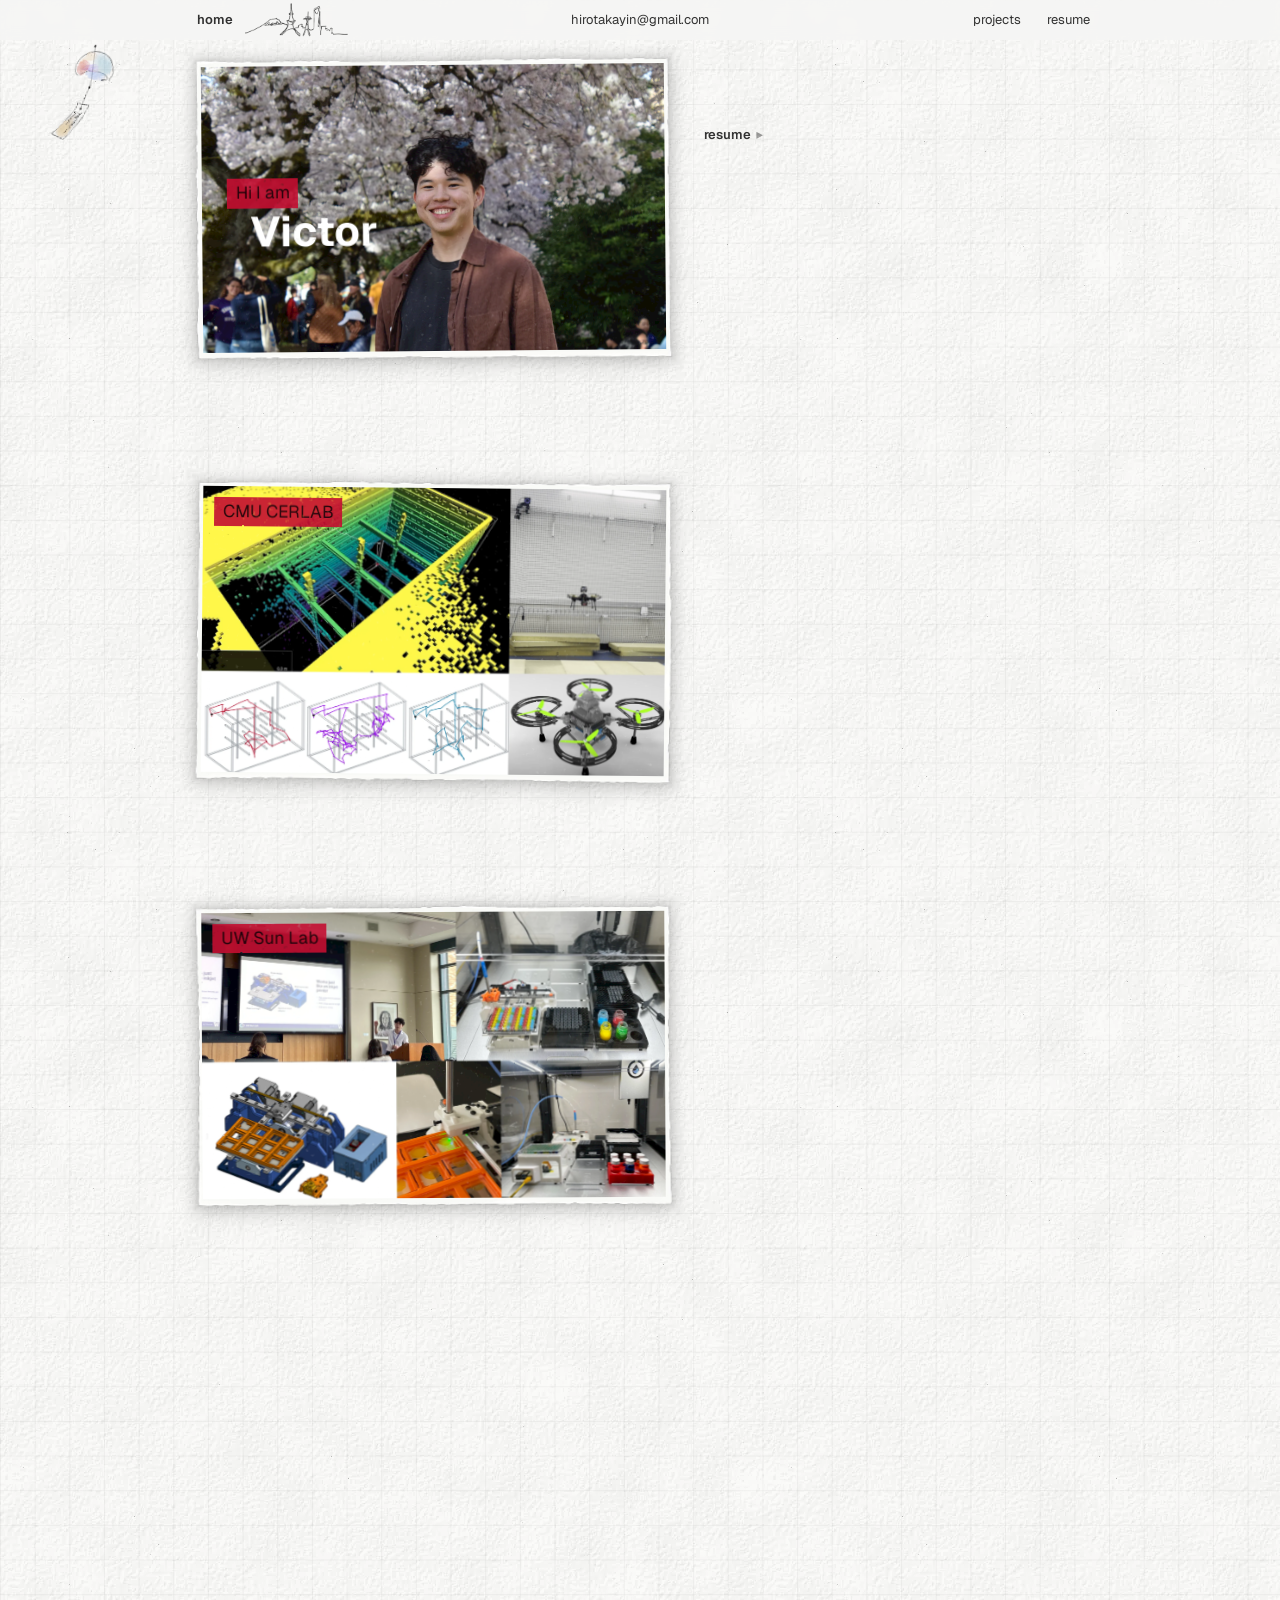
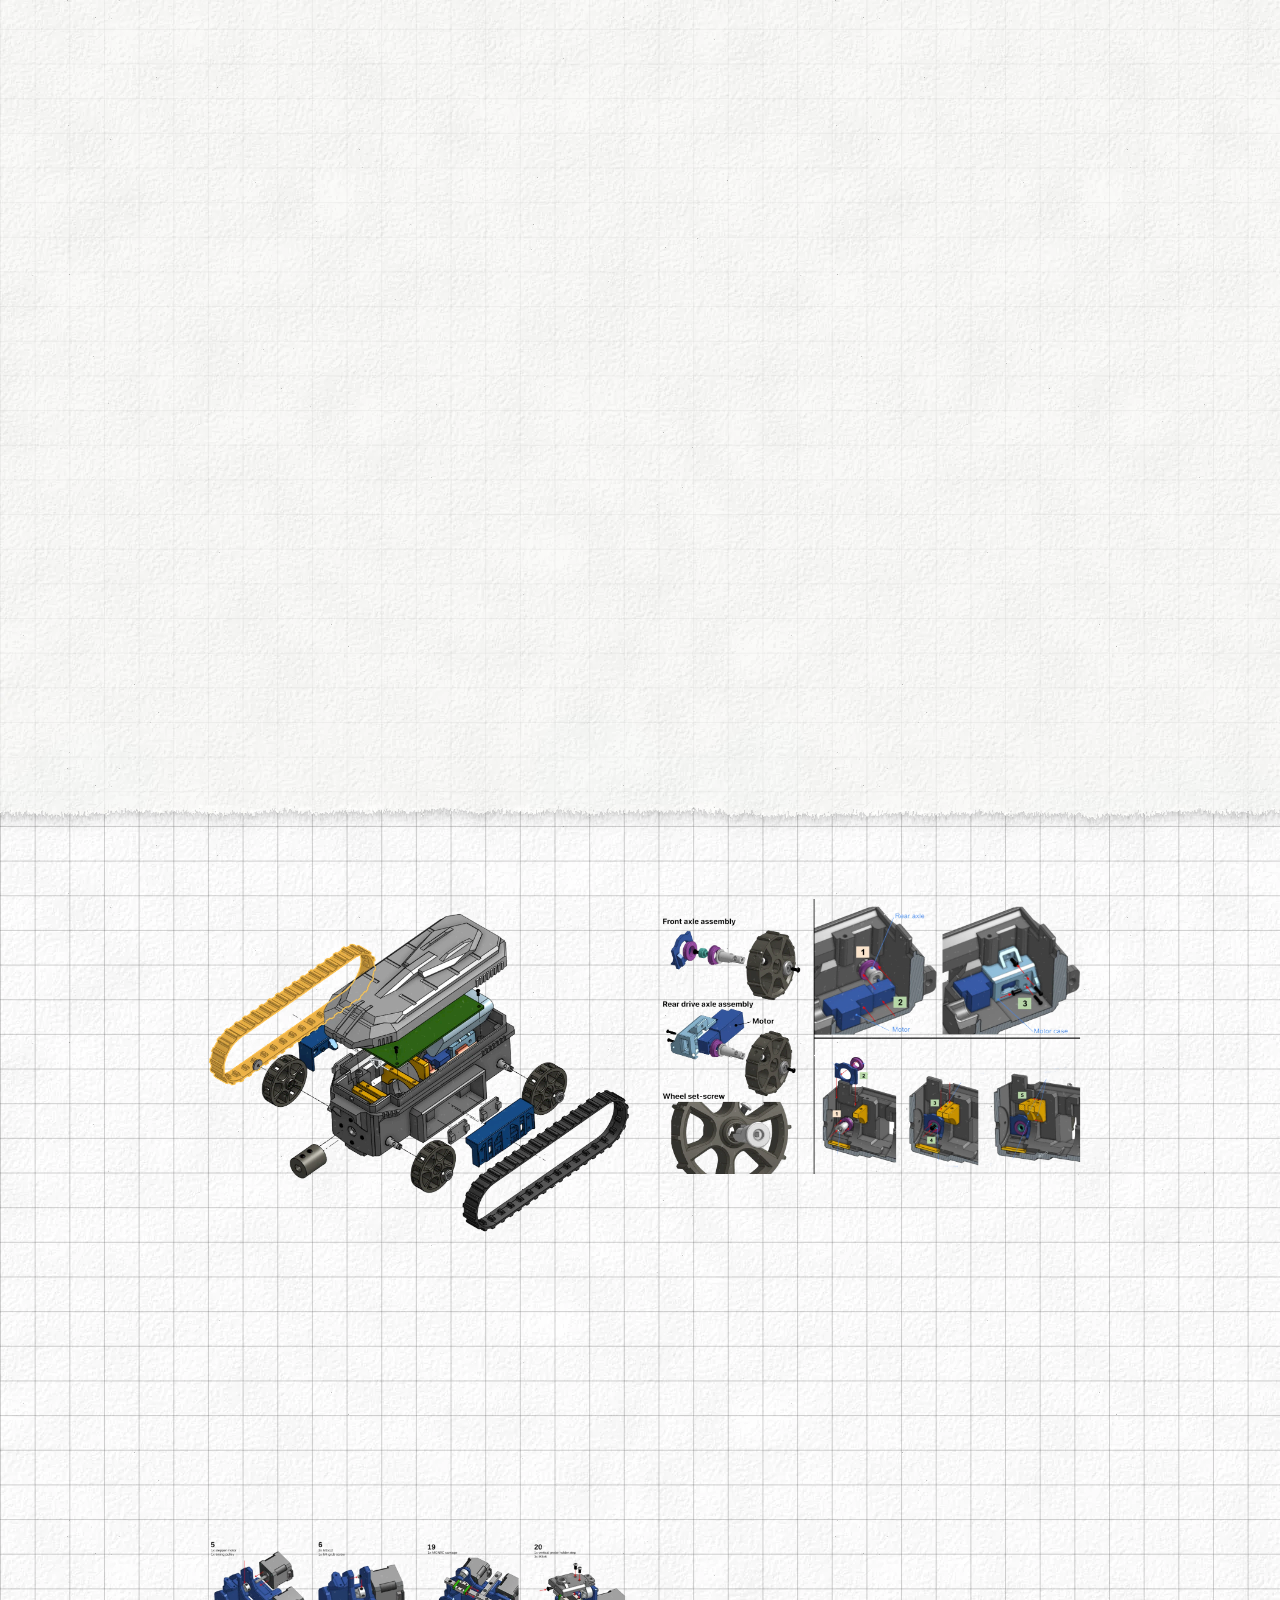
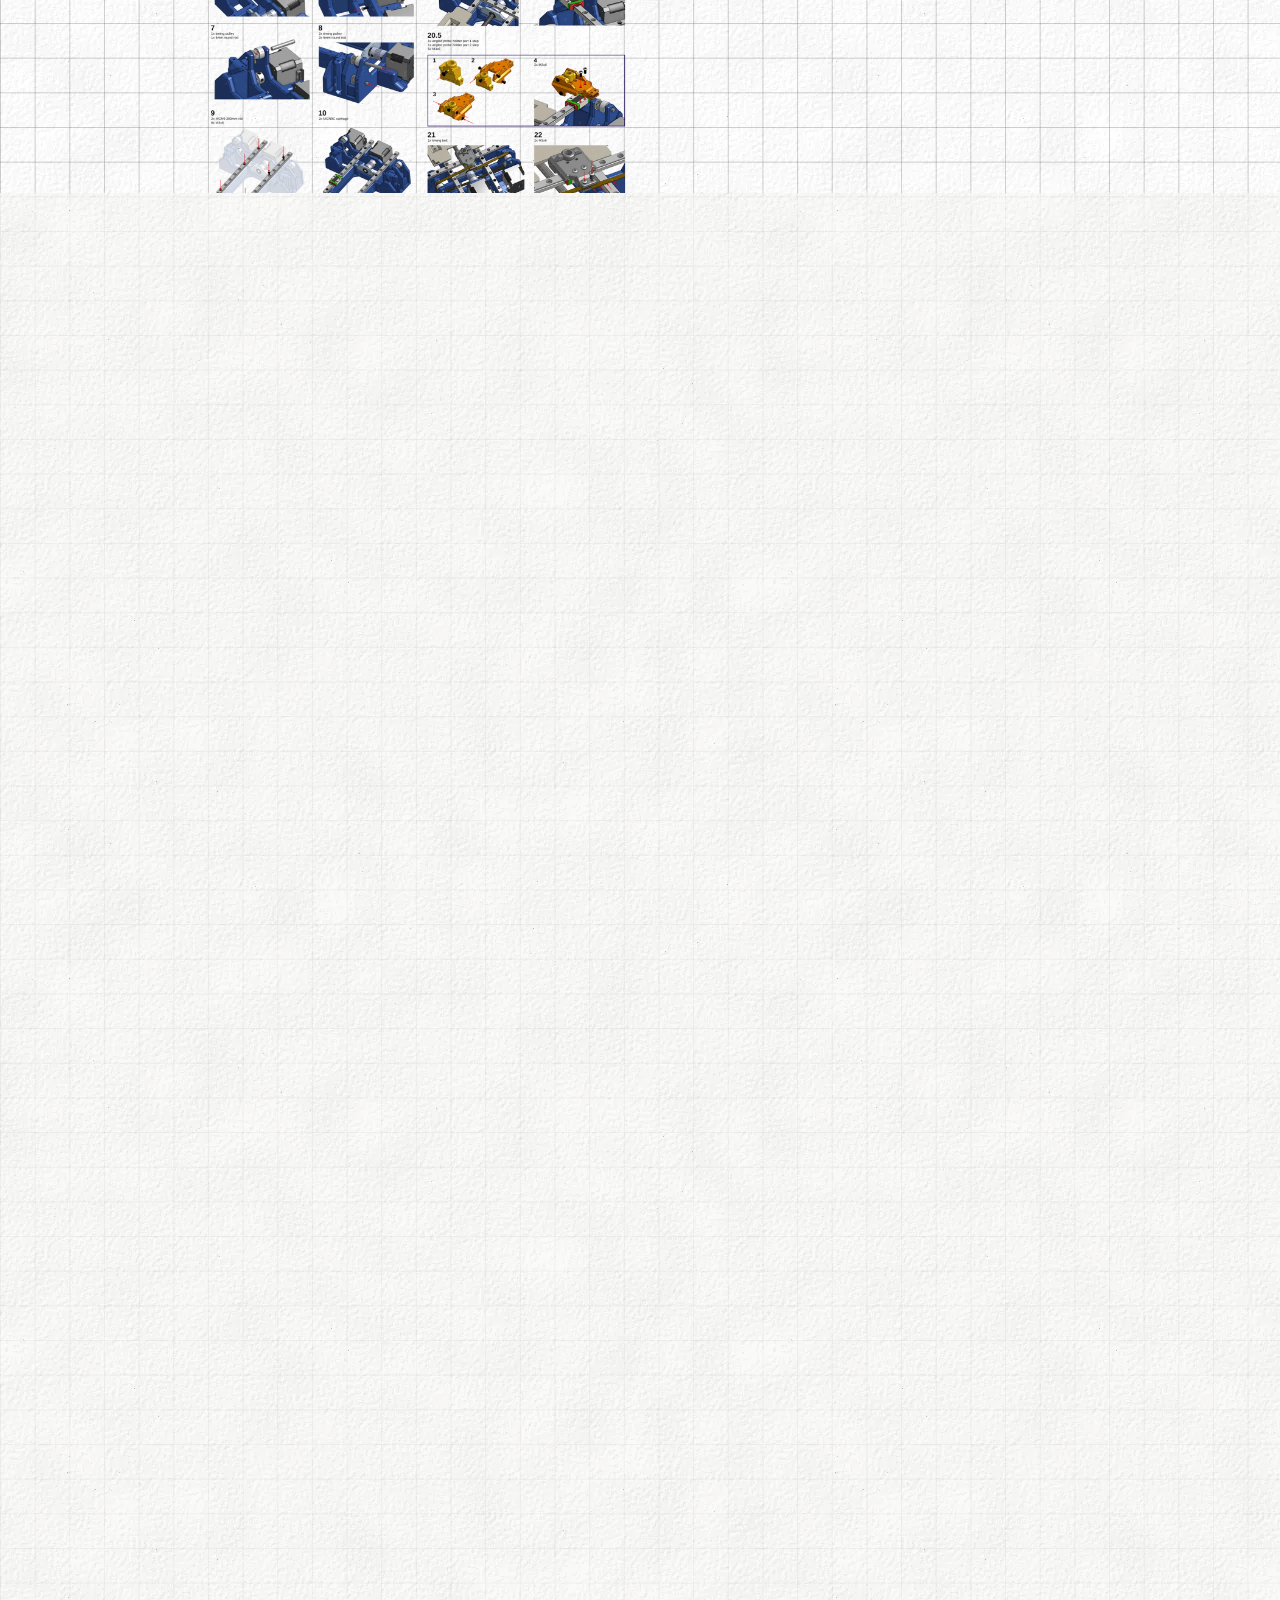
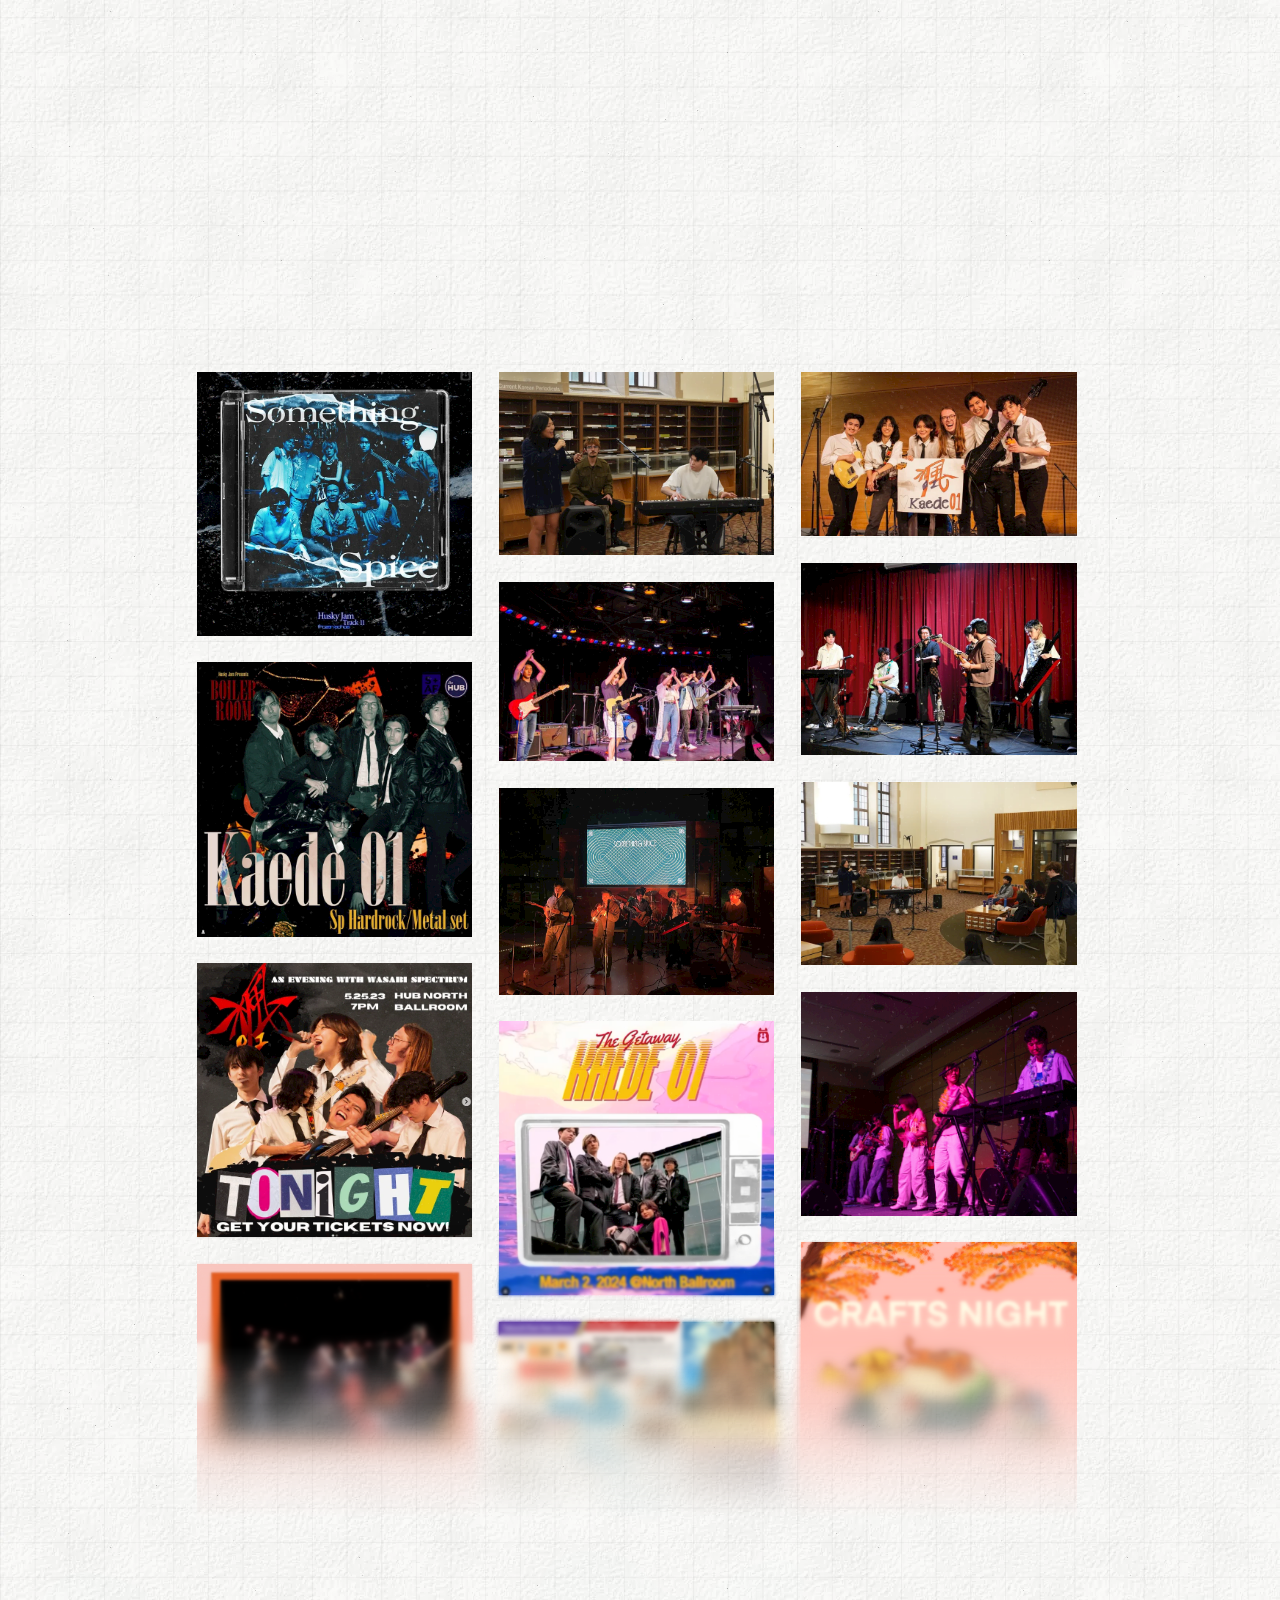
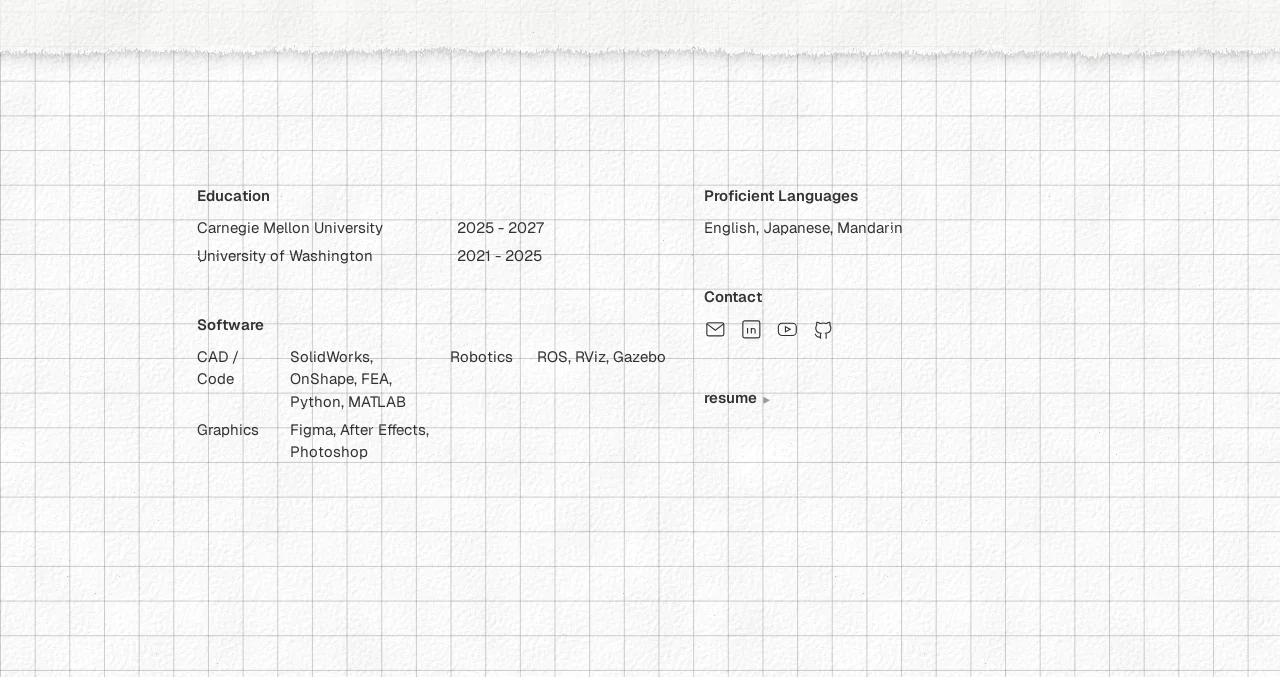
==== index.html @ 04c6645e "Update project pages, music gallery and image handling Co-Authored-By: Claude Opus 5.5 <noreply@anth" ====
<!DOCTYPE html>
<html lang="en">
<head>
  <meta charset="UTF-8">
  <meta name="viewport" content="width=device-width, initial-scale=1.0">
  <title>victor yin</title>
  <link rel="preconnect" href="https://fonts.googleapis.com">
  <link rel="preconnect" href="https://fonts.gstatic.com" crossorigin>
  <link href="https://fonts.googleapis.com/css2?family=Geist:wght@400;600;700&family=Geist+Mono:wght@400;700&display=swap" rel="stylesheet">
  <link rel="stylesheet" href="site.css">
  <link rel="stylesheet" href="home.css">
</head>
<body>
  <!-- letterpress look: edges wander a little and the ink drops out in specks -->
  <svg width="0" height="0" style="position: absolute" aria-hidden="true">
    <filter id="print-text" x="-5%" y="-5%" width="110%" height="110%">
      <feTurbulence type="fractalNoise" baseFrequency=".1875" numOctaves="2" seed="7" result="n"/>
      <feDisplacementMap in="SourceGraphic" in2="n" scale="1.5" xChannelSelector="R" yChannelSelector="G" result="d"/>
      <feColorMatrix in="n" values="0 0 0 0 0  0 0 0 0 0  0 0 0 0 0  1.6 0 0 0 -1.075" result="specks"/>
      <feComposite in="d" in2="specks" operator="out"/>
    </filter>
    <filter id="print-img" x="0" y="0" width="100%" height="100%">
      <feTurbulence type="fractalNoise" baseFrequency=".2125" numOctaves="2" seed="3" result="n"/>
      <feDisplacementMap in="SourceGraphic" in2="n" scale="1.3" xChannelSelector="R" yChannelSelector="G" result="d"/>
      <feColorMatrix in="n" values="0 0 0 0 0  0 0 0 0 0  0 0 0 0 0  .8 0 0 0 -.56" result="specks"/>
      <feComposite in="d" in2="specks" operator="out"/>
    </filter>
  </svg>

  <div class="bg" aria-hidden="true">
    <div class="sheet-fill" id="fill-1"></div>
    <img class="strip" id="strip-1" src="images/sheet-a.webp" alt="">
    <div class="sheet-fill" id="fill-2"></div>
    <img class="strip" id="strip-3" src="images/sheet-a.webp" alt="">
  </div>
  <header class="nav">
    <a class="n-home active" href="index.html">home</a>
    <img class="nav-sky" src="images/skyline.webp" alt="">
    <div class="nav-mid"><a href="mailto:hirotakayin@gmail.com">hirotakayin@gmail.com</a></div>
    <a class="n-projects" href="projects.html">projects</a>
    <a class="n-resume" href="resume.html">resume</a>
  </header>

  <!-- hangs from the dot at its top; the strip hangs from the dot at the bottom of the bell -->
  <div class="fuurin" id="fuurin" aria-hidden="true">
    <img src="images/fuurin-top.webp" alt="">
    <img class="tanzaku" id="tanzaku" src="images/fuurin-strip.webp" alt="">
  </div>

  <!-- stays on screen: its lines change as the page scrolls -->
  <div class="overlay" id="overlay">
    <div class="words">
      <div class="print">
        <p class="lead" id="lead"></p>
        <div class="extras">
          <span class="extra links"><a href="resume.html">resume <svg class="tri right" viewBox="0 0 10 9" aria-hidden="true"><path d="M0 9 L5 0 L10 9 Z"/></svg></a></span>
          <a class="extra more" id="more" href="projects.html">read more <svg class="tri right" viewBox="0 0 10 9" aria-hidden="true"><path d="M0 9 L5 0 L10 9 Z"/></svg></a>
          <a class="extra see" href="projects.html">see more <svg class="tri right" viewBox="0 0 10 9" aria-hidden="true"><path d="M0 9 L5 0 L10 9 Z"/></svg></a>
          <a class="extra summer" href="projects/apple.html"><span class="lg" id="logo-end"></span>what i did this summer <svg class="tri right" viewBox="0 0 10 9" aria-hidden="true"><path d="M0 9 L5 0 L10 9 Z"/></svg></a>
        </div>
      </div>
    </div>
    <div style="translate: 0 2.71rem" class="media">
        <div class="media-set"></div>
        <div class="media-set"></div>
        <div class="media-set">
          
        </div>
      </div>
  </div>

  <section class="story" id="story">
    <a class="view" href="#about" data-beat="me" data-text="I&#x27;m a mechE masters student at Carnegie Mellon with a background in mechatronics and machine learning. i.e. I love tinkering with mechanisms and workflows.">
      <span class="card">
      <img class="photo" src="images/me.webp" alt="">
      <span class="chip print">Hi I am</span>
      <span class="big print">Victor</span>
      </span>
    </a>
    <a class="view" href="projects/drones.html" data-beat="cerlab" data-text="At Carnegie, I&#x27;m working on smarter, safer drones for unmanned exploration without GPS.">
      <span class="card">
      <img class="photo" src="images/cerlab-v1-1.webp" alt="">
      <span class="chip print">CMU CERLAB</span>
      </span>
    </a>
    <a class="view" href="projects/kamome.html" data-beat="sun" data-text="In undergrad, I was building self-driving experiments with computer-vision, ML in lab robots.">
      <span class="card">
      <img class="photo" src="images/cerlab-v1.webp" alt="">
      <span class="chip print">UW Sun Lab</span>
      </span>
    </a>
  </section>

  <section class="cad" id="cad" data-beat="cad" data-text="I equally love just CADing and designing cool assemblies.">
    <div class="pin">
      <div class="window-shadow" id="window-shadow">
      <div class="window" id="window">
        <div class="track" id="track">
          <div class="cols">
      <div>
        <a style="translate: 1.4rem -8.4rem" class="tile" href="projects/senior-capstone.html"><span class="art"><img class="ink" src="images/cad-1-senior-capstone.webp" width="1400" height="1153" alt="" loading="lazy"></span><span class="over print"><strong>Senior Capstone - Autonomous Cleaning Robot</strong></span></a>
        <a style="translate: 2.2rem -9.3rem" class="tile" href="projects/lego.html"><span class="art"><img class="ink moving" src="images/cad-3-lego-ump.webp" width="800" height="450" alt="" loading="lazy"></span><span class="over print"><strong>LEGO UMP</strong></span></a>
        <a style="translate: 2rem -9.1rem" class="tile" href="projects/kamome.html"><span class="art"><img class="ink" src="images/cad-5-kamome-crop.webp" width="1400" height="1153" alt="" loading="lazy"></span><span class="over print"><strong>Kamome Spectrometer</strong></span></a>
        <a style="translate: 1.8rem -5.4rem" class="tile" href="projects/apple.html"><span class="art"><img class="ink" src="images/cad-7-apple-dc.webp" width="1400" height="788" alt="" loading="lazy"></span><span class="over print"><strong>Apple Design Challenge</strong></span></a>
        <a style="translate: 1.1rem -4.4rem" class="tile" href="projects/lego.html"><span class="art"><img class="ink" src="images/slide-16-9-8.png" width="1400" height="788" alt="" loading="lazy"></span><span class="over print"><strong>Apple Design Challenge</strong></span></a>
        <!-- seen while the logo closes -->
        <a style="translate: 71.8rem -41.5rem" class="tile" href="projects/kamome.html"><span class="art"><img class="ink" src="images/cad-backup-kamome.webp" width="1400" height="653" alt="" loading="lazy"></span><span class="over print"><strong>Kamome Spectrometer</strong></span></a>
        <a class="tile" href="projects/lego.html"><span class="art"><img class="ink moving" src="images/cad-backup-lego-ump.webp" width="800" height="450" alt="" loading="lazy"></span><span class="over print"><strong>LEGO UMP</strong></span></a>
      </div>
      <div>
        <a style="translate: 0.5rem -8.1rem" class="tile" href="projects/senior-capstone.html"><span class="art"><img class="ink" src="images/cad-2-senior-capstone.webp" width="1400" height="901" alt="" loading="lazy"></span><span class="over print"><strong>Senior Capstone - Autonomous Cleaning Robot</strong></span></a>
        <a style="translate: 1.7rem 2.1rem" class="tile" href="projects/lego.html"><span class="art"><img class="ink moving" src="images/cad-4-lego-m4.webp" width="800" height="450" alt="" loading="lazy"></span><span class="over print"><strong>LEGO M4A4</strong></span></a>
        <a style="translate: 1.6rem 4.1rem" class="tile" href="projects/kamome.html"><span class="art"><img class="ink moving" src="images/cad-6-kamome-perovskite.webp" width="800" height="450" alt="" loading="lazy"></span><span class="over print"><strong>Kamome - Spectrometer</strong></span></a>
        <a style="translate: 1.9rem 2.9rem" class="tile" href="projects/phil-up.html"><span class="art"><img class="ink" src="images/cad-8-phil-up.webp" width="1400" height="1153" alt="" loading="lazy"></span><span class="over print"><strong>Phil-Up - Makerspace Robot</strong></span></a>
        
        <!-- seen while the logo closes -->
        <a style="translate: -69.3rem 35.7rem" class="tile" href="projects/lego.html"><span class="art"><img class="ink" src="images/9-lego-msr-page.webp" width="1400" height="788" alt="" loading="lazy"></span><span class="over print"><strong>LEGO MSR</strong></span></a>
        <a style="translate: 2.2rem -3.1rem" class="tile" href="projects/lego.html"><span class="art"><img class="ink moving" src="images/backup-lego-ump.gif" width="800" height="450" alt="" loading="lazy"></span><span class="over print"><strong>LEGO UMP</strong></span></a>
      </div>
    </div>
        </div>
      </div>
      </div>
      <a class="shanghai" id="shanghai" href="projects/apple.html"><span class="card"><img class="photo" src="images/shanghai.webp" alt=""></span></a>
    </div>
    <span id="apple-beat" data-beat="apple" data-text="It&#x27;s helped me secure opportunities not just with &lt;strong&gt;design&lt;/strong&gt;, but with process optimization using computer vision and &lt;strong class=&quot;ai&quot;&gt;enterprise AI&lt;/strong&gt;."></span>
  </section>

  <section class="arts" id="arts" data-beat="arts" data-text="I also love connecting with people through music and design :) — whether it&#x27;s &lt;a href=&quot;projects/music.html&quot;&gt;campus bands &lt;svg class=&quot;tri right&quot; viewBox=&quot;0 0 10 9&quot; aria-hidden=&quot;true&quot;&gt;&lt;path d=&quot;M0 9 L5 0 L10 9 Z&quot;/&gt;&lt;/svg&gt;&lt;/a&gt; or a niche YouTube community of &lt;a href=&quot;https://www.youtube.com/@melty-lego&quot;&gt;LEGO builders &lt;svg class=&quot;tri right&quot; viewBox=&quot;0 0 10 9&quot; aria-hidden=&quot;true&quot;&gt;&lt;path d=&quot;M0 9 L5 0 L10 9 Z&quot;/&gt;&lt;/svg&gt;&lt;/a&gt;">
    <div class="cols">
      <div>
        <a class="tile" href="projects/music.html"><span class="art"><img class="ink" src="images/image-2.webp" alt=""></span><span class="over print"><strong>Somethin' Spice</strong></span></a>
        <a class="tile" href="projects/music.html"><span class="art"><img class="ink" src="images/image-3-1.webp" alt=""></span><span class="over print"><strong>HuskyJam</strong></span></a>
        <a class="tile" href="projects/music.html"><span class="art"><img class="ink" src="images/image-11.webp" alt="" loading="lazy"></span><span class="over print"><strong>Music</strong></span></a>
        <a class="tile" href="projects/music.html"><span class="art"><img class="ink" src="images/image-8.webp" alt="" loading="lazy"></span><span class="over print"><strong>Music</strong></span></a>
        <a class="tile" href="projects/music.html"><span class="art"><span class="ph">photo</span></span><span class="over print"><strong>Music</strong></span></a>
      </div>
      <div>
        <a class="tile" href="projects/music.html"><span class="art"><img class="ink" src="images/dsc09359.webp" alt=""></span><span class="over print"><strong>Melody in the Stacks</strong></span></a>
        <a class="tile" href="projects/music.html"><span class="art"><img class="ink" src="images/image-16.webp" alt=""></span><span class="over print"><strong>Music</strong></span></a>
        <a class="tile" href="projects/music.html"><span class="art"><img class="ink" src="images/171d6437f544dae54d4142a6165e625d.jpg" alt=""></span><span class="over print"><strong>Music</strong></span></a>
        <a class="tile" href="projects/music.html"><span class="art"><img class="ink" src="images/image-4-1.webp" alt="" loading="lazy"></span><span class="over print"><strong>Music</strong></span></a>
        <a class="tile" href="projects/music.html"><span class="art"><img class="ink" src="images/general-pamphlet-frontside-final.webp" alt="" loading="lazy"></span><span class="over print"><strong>Music</strong></span></a>
      </div>
      <div>
        <a class="tile" href="projects/music.html"><span class="art"><img class="ink" src="images/img-5727.webp" alt=""></span><span class="over print"><strong>Kaede01</strong></span></a>
        <a class="tile" href="projects/music.html"><span class="art"><img class="ink" src="images/image-6.webp" alt=""></span><span class="over print"><strong>Music</strong></span></a>
        <a class="tile" href="projects/music.html"><span class="art"><img class="ink" src="images/dsc09362.webp" alt=""></span><span class="over print"><strong>Music</strong></span></a>
        <a class="tile" href="projects/music.html"><span class="art"><img class="ink" src="images/image-10.webp" alt="" loading="lazy"></span><span class="over print"><strong>Music</strong></span></a>
        <a class="tile" href="projects/music.html"><span class="art"><img class="ink" src="images/img-0476.webp" alt="" loading="lazy"></span><span class="over print"><strong>Music</strong></span></a>
      </div>
      <span class="lens" aria-hidden="true"><i></i><i></i><i></i><i></i><i></i></span>
    </div>
  </section>

  <section class="about" id="about" data-beat="about" data-text="&lt;a href=&quot;mailto:hirotakayin@gmail.com&quot;&gt;Feel free to reach out &lt;svg class=&quot;tri right&quot; viewBox=&quot;0 0 10 9&quot; aria-hidden=&quot;true&quot;&gt;&lt;path d=&quot;M0 9 L5 0 L10 9 Z&quot;/&gt;&lt;/svg&gt;&lt;/a&gt;">
    <div>
      <div class="print">
        <h3>Education</h3>
        <div class="rows edu">
          <span>Carnegie Mellon University</span><span>2025 - 2027</span>
          <span>University of Washington</span><span>2021 - 2025</span>
        </div>
      </div>
      <div class="print">
        <h3>Software</h3>
        <div class="rows soft">
          <span>CAD / Code</span><span>SolidWorks, OnShape, FEA, Python, MATLAB</span><span>Robotics</span><span>ROS, RViz, Gazebo</span>
          
          <span>Graphics</span><span>Figma, After Effects, Photoshop</span>
        </div>
      </div>
    </div>
    <div>
      <div class="print">
        <h3>Proficient Languages</h3>
        <p>English, Japanese, Mandarin</p>
      </div>
      <div>
        <h3 class="print">Contact</h3>
        <div class="contact">
          <a href="mailto:hirotakayin@gmail.com" aria-label="email" title="email"><svg viewBox="0 0 24 24"><rect x="3" y="5" width="18" height="14" rx="2"/><path d="M3.5 6.5 L12 13 L20.5 6.5"/></svg></a>
          <a href="https://www.linkedin.com/in/hirotaka-yin" aria-label="linkedin" title="linkedin"><svg viewBox="0 0 24 24"><rect x="3" y="3" width="18" height="18" rx="2"/><path d="M8 10.5 V16.5 M8 7.6 V7.7 M12 16.5 V10.5 M12 13 C12 11 16 10 16 13.2 V16.5"/></svg></a>
          <a href="https://www.youtube.com/@melty-lego" aria-label="youtube" title="youtube"><svg viewBox="0 0 24 24"><rect x="2.5" y="5.5" width="19" height="13" rx="4"/><path d="M10 9.3 L15 12 L10 14.7 Z"/></svg></a>
          <a href="https://github.com/hirotakayin" aria-label="github" title="github"><svg viewBox="0 0 24 24"><path d="M9 20 C4.5 21.5 4.5 17.5 3 17 M15 22 V18.3 C15 17.2 15.1 16.8 14.5 16.2 C17.3 15.9 20 14.8 20 10.5 C20 9.3 19.6 8.3 18.9 7.5 C19.2 6.6 19.2 5.5 18.8 4.6 C18.8 4.6 17.7 4.3 15.5 5.8 C13.6 5.3 10.4 5.3 8.5 5.8 C6.3 4.3 5.2 4.6 5.2 4.6 C4.8 5.5 4.8 6.6 5.1 7.5 C4.4 8.3 4 9.3 4 10.5 C4 14.8 6.7 15.9 9.5 16.2 C8.9 16.8 8.9 17.4 9 18.3 V22"/></svg></a>
        </div>
      </div>
      <a class="resume-go print" href="resume.html">resume <svg class="tri right" viewBox="0 0 10 9" aria-hidden="true"><path d="M0 9 L5 0 L10 9 Z"/></svg></a>
    </div>
  </section>

  <script src="logo.js"></script>
  <script src="site.js"></script>
  <script src="home.js"></script>
</body>
</html>
---- site.css ----
/* shared by every page: 1rem = 10 design px on the 1920px frame, so the layout scales with the window */
html { font-size: calc(100vw / 192); }
:root {
  --font: "Geist", Helvetica, Arial, sans-serif;
  --mono: "Geist Mono", "SFMono-Regular", Consolas, Menlo, monospace;
  --ink: rgba(0, 0, 0, .8);
  --red: rgba(196, 18, 48, .9);
  --ph: #d6d6d6;
  --t: max(13px, 1.6rem);
}
* { box-sizing: border-box; margin: 0; padding: 0; }
body {
  position: relative; overflow-x: hidden; min-height: 100vh;
  font: 400 var(--t)/1.35 var(--font); color: var(--ink); font-feature-settings: "calt" 0;
  background: #f6f6f4;
}
body.paper { background: #f6f6f4 url("images/grain.webp") 0 0 / 768px; }
a { color: inherit; text-decoration: none; }
h1, h2, h3, strong { font-weight: 600; }

/* printed look */
.print { filter: url(#print-text); }
.ink { filter: url(#print-img); }
.drawing { pointer-events: none; }

/* nav: fades on the way down, returns on the way up or with the mouse at the top */
.nav {
  position: fixed; z-index: 10; left: 0; right: 0; top: 0; height: 6rem; font-size: var(--t);
  background: rgba(246, 246, 244, .9); backdrop-filter: blur(.8rem); transition: opacity .3s, transform .3s;
}
.nav.hide { opacity: 0; transform: translateY(-100%); pointer-events: none; }
.nav > a, .nav-mid { position: absolute; top: 50%; transform: translateY(-50%); }
.nav a:hover { opacity: .6; }
.nav a.active { font-weight: 600; }
.nav .n-home { left: 29.5rem; }
.nav-mid { left: 96rem; display: flex; gap: 3.2rem; transform: translate(-50%, -50%); white-space: nowrap; }
.nav .n-projects { left: 146rem; }
.nav .n-resume { left: 157rem; }

/* small triangle beside a link */
.tri { display: inline-block; width: 1.09rem; height: .98rem; margin-left: .3rem; fill: rgba(0, 0, 0, .38); vertical-align: .02em; }
.tri.right { transform: rotate(90deg); }
.tri.left { margin: 0 .3rem 0 0; transform: rotate(-90deg); }

/* abstract arrow */
.arrow { display: inline-block; flex: none; width: 6.4rem; height: 4.6rem; color: rgba(0, 0, 0, .42); transition: color .2s, transform .2s; }
.arrow svg { display: block; width: 100%; height: 100%; fill: none; stroke: currentColor; stroke-width: 4.4; stroke-linecap: butt; stroke-linejoin: miter; }
a:hover > .arrow, a.arrow:hover { color: rgba(0, 0, 0, .8); transform: translateX(.6rem); }

/* placeholder for an image still to come */
.ph {
  display: flex; align-items: center; justify-content: center; padding: 2rem; text-align: center;
  background: var(--ph); font-size: 1.3rem; color: rgba(0, 0, 0, .5);
}

/* image tiles: blur and title on hover */
.tile { position: relative; display: block; overflow: hidden; }
.tile .art { display: block; transition: filter .3s, transform .3s; }
.tile img { display: block; width: 100%; height: auto; }
.tile .ph { width: 100%; height: 100%; min-height: 26rem; }
.tile .over {
  position: absolute; inset: 0; display: flex; flex-direction: column; justify-content: center; padding: 3rem; text-align: center;
  background: rgba(255, 255, 255, .5); opacity: 0; transition: opacity .3s;
}
.tile .over strong { font-size: 1.8rem; }
.tile:hover .art, .tile:focus-visible .art { filter: blur(.7rem); transform: scale(1.03); }
.tile:hover .over, .tile:focus-visible .over { opacity: 1; }

@media (prefers-reduced-motion: reduce) {
  .nav, .arrow, .tile .art, .tile .over { transition: none; }
}
---- home.css ----
html { scroll-behavior: smooth; }

/* ========================= tracing paper: sheets over the grid, torn where sections change ========================= */
.bg {
  position: absolute; inset: 0; overflow: hidden; pointer-events: none; isolation: isolate; background-color: #fff;
  background-image: linear-gradient(rgba(60, 60, 60, .24) 1px, transparent 1px), linear-gradient(90deg, rgba(60, 60, 60, .24) 1px, transparent 1px);
  background-size: 5.2rem 5.2rem;
}
.strip { position: absolute; left: 0; width: 192rem; height: 30rem; }
.sheet-fill { position: absolute; left: 0; right: 0; background: rgba(250, 250, 248, .8); }
.bg::after { content: ""; position: absolute; inset: 0; background: url("images/grain.webp") 0 0 / 768px; mix-blend-mode: multiply; }

.nav-sky { position: absolute; left: calc(30.5rem + 3.2 * var(--t)); top: 50%; width: 15.5rem; height: auto; transform: translateY(-50%); pointer-events: none; }

/* ========================= fuurin: both images share a scale, 6rem = 315px of the bell ========================= */
.fuurin { position: fixed; z-index: 3; left: 11.5rem; top: 6.6rem; width: 6rem; transform-origin: 2.76rem .305rem; pointer-events: none; }
.fuurin img { display: block; width: 100%; height: auto; pointer-events: auto; cursor: pointer; }
.fuurin .tanzaku { position: absolute; left: 0; top: 0; width: 3.79rem; max-width: none; translate: .02rem 6.075rem; transform-origin: 2.59rem .535rem; }

/* ========================= text and images that stay on screen ========================= */
.overlay { position: fixed; z-index: 4; left: 105.6rem; top: 9rem; width: 62rem; pointer-events: none; transition: opacity .3s; }
.overlay[data-beat="none"] { opacity: 0; }
.overlay[data-beat="none"] * { pointer-events: none !important; }
.words { position: relative; transition: transform .22s cubic-bezier(.42, 0, 1, 1); }
.words > * { transition: opacity .22s cubic-bezier(.42, 0, 1, 1); }
/* the next caption replaces this one by rising in, instead of typing */
.words.card-out { transform: translateY(-1.6rem); }
.words.card-from { transform: translateY(2.4rem); transition: none; }
.words.card-in { transition: transform .5s cubic-bezier(.45, 0, .2, 1); }
/* only over pictures: a blur with no tint, fading out at its edges */
.words::before {
  content: ""; position: absolute; inset: -3rem -4rem; opacity: 0; transition: opacity .3s; backdrop-filter: blur(1.2rem);
  -webkit-mask-image: linear-gradient(90deg, transparent, #000 4rem, #000 calc(100% - 4rem), transparent), linear-gradient(transparent, #000 3rem, #000 calc(100% - 3rem), transparent);
  mask-image: linear-gradient(90deg, transparent, #000 4rem, #000 calc(100% - 4rem), transparent), linear-gradient(transparent, #000 3rem, #000 calc(100% - 3rem), transparent);
  -webkit-mask-composite: source-in; mask-composite: intersect;
}
.overlay.over .words::before { opacity: 1; }
/* the music caption sits over busy photos, so its blur gets a soft white wash too */
.overlay[data-beat="arts"] .words::before { background: rgba(255, 255, 255, .45); }
/* the words and the blur fade separately: fading their parent would turn the blur off until it finished */
.overlay .words.card-out > *, .overlay .words.card-out::before { opacity: 0; transition: opacity .22s cubic-bezier(.42, 0, 1, 1); }
.overlay .words.card-from > *, .overlay .words.card-from::before { opacity: 0; transition: none; }
.overlay .words.card-in > *, .overlay .words.card-in::before { transition: opacity .5s cubic-bezier(.45, 0, .2, 1); }
.words > .print { position: relative; }
.lead { font-size: max(14px, 1.8rem); line-height: 1.35; pointer-events: auto; transition: opacity .12s; }
.lead.fading { opacity: 0; }
.lead a { font-weight: 600; }
.lead a:hover, .extra a:hover, a.extra:hover, .resume-go:hover { opacity: .6; }
/* room for the longest intro line, so the images below never move */
.overlay[data-beat="me"] .lead, .overlay[data-beat="cerlab"] .lead, .overlay[data-beat="sun"] .lead,
.overlay[data-beat="cad"] .lead, .overlay[data-beat="apple"] .lead { min-height: var(--lead-h, 5rem); }
.caret { display: none; width: 1px; height: 1.05em; margin: 0 .1rem; vertical-align: -.14em; background: var(--ink); }
.caret.show { display: inline-block; animation: blink 1.05s steps(1) infinite; }
.caret.show.busy { animation: none; }
@keyframes blink { 50% { opacity: 0; } }
.ai { background: linear-gradient(90deg, #2f6bff, #8a3dff 60%, #c34dff); -webkit-background-clip: text; background-clip: text; color: transparent; font-weight: 700; }

.extras { position: relative; height: 2.8rem; margin-top: 1.2rem; font-size: var(--t); }
.overlay[data-beat="apple"] .extras { height: 7.6rem; }
.extra { position: absolute; left: 0; top: 0; display: flex; align-items: center; gap: 2.4rem; height: 2.8rem; opacity: 0; pointer-events: none; white-space: nowrap; }
.more, .see, .summer { gap: .5rem; font-weight: 600; }
.links a { font-weight: 600; }
.overlay[data-beat="me"] .links,
.overlay[data-beat="cerlab"] .more, .overlay[data-beat="sun"] .more,
.overlay[data-beat="cad"] .see, .overlay[data-beat="apple"] .summer { opacity: 1; pointer-events: auto; transition: opacity .3s; }
.summer { top: 4.8rem; }
.lg { flex: none; width: 2.8rem; height: 2.8rem; margin-right: .5rem; background: var(--ink); opacity: 0; -webkit-mask: var(--logo) center / contain no-repeat; mask: var(--logo) center / contain no-repeat; }

.media { position: relative; aspect-ratio: 16 / 9; margin-top: 2.4rem; }
.media-set { position: absolute; inset: 0; display: grid; opacity: 0; pointer-events: none; transition: opacity .4s; }
.media-set.on { opacity: 1; pointer-events: auto; }
.media-set .tile, .media-set .art { height: 100%; }
.media-set img { height: 100%; object-fit: cover; }

/* ========================= 1. postcards: each holds still, then the next stacks over it ========================= */
.story { position: relative; display: grid; gap: 19rem; width: 71rem; margin-left: 29.5rem; padding: 9rem 0 63rem; }
.view { position: relative; display: block; filter: drop-shadow(0 .8rem 1.6rem rgba(0, 0, 0, .16)); }
.view:nth-child(1) { transform: rotate(-.5deg); }
.view:nth-child(2) { transform: rotate(.55deg); }
.view:nth-child(3) { transform: rotate(-.3deg); }
/* the picture stays square on a sheet of torn white paper */
.card { position: relative; display: block; padding: .8rem; isolation: isolate; }
.card::before { content: ""; position: absolute; z-index: -1; inset: -3rem; background: url("images/card-1.webp") center / 100% 100% no-repeat; }
.view:nth-child(2) .card::before { background-image: url("images/card-2.webp"); }
.view:nth-child(3) .card::before { background-image: url("images/card-3.webp"); }
.photo { display: block; width: 100%; height: 42.9rem; object-fit: cover; background: #fff; filter: url(#print-img); }
.photo.ph { background: var(--ph); font-size: 1.6rem; filter: none; }
.chip { position: absolute; left: 4.5rem; top: 17.6rem; padding: 0 1.3rem; background: var(--red); font-size: 2.6rem; line-height: 4.4rem; white-space: nowrap; }
.view:not(:first-child) .chip { left: 2.4rem; top: 2.4rem; }
.big { position: absolute; left: 8rem; top: 22.4rem; color: #fff; font-size: 6.3rem; font-weight: 700; line-height: 1; white-space: nowrap; }

/* ========================= 2. one gallery, seen through the logo as it shrinks ========================= */
.cad { position: relative; z-index: 1; }
.pin { position: sticky; top: 0; height: 100vh; overflow: hidden; }
/* the bare grid and the gallery travel together inside the logo; tracing paper is what's left outside it */
/* a mask cuts off its own shadow, so the shadow goes on a wrapper, and only once the logo is closing */
.window-shadow { position: absolute; inset: 0; pointer-events: none; }
.window-shadow.closing { filter: drop-shadow(0 .6rem 2rem rgba(0, 0, 0, var(--shadow, .32))); }
.window {
  pointer-events: auto;
  position: absolute; inset: 0;
  background: url("images/grain.webp") 0 0 / 768px, linear-gradient(rgba(60, 60, 60, .24) 1px, transparent 1px) 0 0 / 5.2rem 5.2rem, linear-gradient(90deg, rgba(60, 60, 60, .24) 1px, transparent 1px) 0 0 / 5.2rem 5.2rem, #fff;
  background-blend-mode: multiply, normal, normal, normal;
  -webkit-mask-repeat: no-repeat; mask-repeat: no-repeat; }
.window.closing { pointer-events: none; }
.track { padding-top: 9rem; will-change: transform; }
.cols { display: grid; grid-template-columns: 1fr 1fr; column-gap: 4rem; width: 132rem; margin-left: 29.5rem; }
.cols > div { display: grid; gap: 4rem; align-content: start; }
.shanghai {
  position: absolute; left: 29.5rem; top: 9rem; width: 71rem; transform: rotate(-.4deg); opacity: 0; pointer-events: none; transition: opacity .5s;
  filter: drop-shadow(0 .8rem 1.6rem rgba(0, 0, 0, .16));
}
.shanghai.on { opacity: 1; pointer-events: auto; }
.shanghai .photo { height: auto; }

/* ========================= 3. arts: back on tracing paper ========================= */
.arts { position: relative; z-index: 2; margin-top: -75vh; padding-top: 23.4rem; }
.arts .cols { grid-template-columns: repeat(3, 1fr); }
.arts .tile .ph { min-height: 27rem; }
/* the gallery ends on one straight line: pictures go out of focus, more and more, and fade away */
.arts .cols {
  position: relative; overflow: hidden;
  -webkit-mask-image: linear-gradient(#000 calc(100% - 26rem), rgba(0, 0, 0, .72) calc(100% - 17rem), rgba(0, 0, 0, .28) calc(100% - 8rem), transparent);
  mask-image: linear-gradient(#000 calc(100% - 26rem), rgba(0, 0, 0, .72) calc(100% - 17rem), rgba(0, 0, 0, .28) calc(100% - 8rem), transparent);
}
.lens { position: absolute; left: 0; right: 0; bottom: 0; height: 44rem; pointer-events: none; }
.lens i { position: absolute; inset: 0; }
.lens i:nth-child(1) { backdrop-filter: blur(.15rem); -webkit-mask-image: linear-gradient(transparent, #000 20%); mask-image: linear-gradient(transparent, #000 20%); }
.lens i:nth-child(2) { backdrop-filter: blur(.35rem); -webkit-mask-image: linear-gradient(transparent 15%, #000 35%); mask-image: linear-gradient(transparent 15%, #000 35%); }
.lens i:nth-child(3) { backdrop-filter: blur(.8rem); -webkit-mask-image: linear-gradient(transparent 30%, #000 52%); mask-image: linear-gradient(transparent 30%, #000 52%); }
.lens i:nth-child(4) { backdrop-filter: blur(1.6rem); -webkit-mask-image: linear-gradient(transparent 48%, #000 72%); mask-image: linear-gradient(transparent 48%, #000 72%); }
.lens i:nth-child(5) { backdrop-filter: blur(3.2rem); -webkit-mask-image: linear-gradient(transparent 68%, #000 92%); mask-image: linear-gradient(transparent 68%, #000 92%); }

/* ========================= 4. about, below the last torn edge ========================= */
.about {
  position: relative; z-index: 1; display: grid; grid-template-columns: 70.6rem 62rem; column-gap: 5.5rem;
  margin: 22rem 0 0 29.5rem; padding: 18rem 0 32rem; font-size: max(15px, 2rem); line-height: 1.5; scroll-margin-top: 4rem;
}
.about h3 { margin: 7rem 0 1.4rem; font-size: inherit; }
.about > div > div:first-child h3 { margin-top: 0; }
.rows { display: grid; column-gap: 3rem; row-gap: .8rem; }
.rows.edu { grid-template-columns: 36rem auto; }
.rows.soft { grid-template-columns: 11rem 21rem 10rem auto; }
.contact { display: flex; gap: 2rem; }
.contact svg { display: block; width: 3.4rem; height: 3.4rem; fill: none; stroke: currentColor; stroke-width: 1.2; }
.contact a:hover { color: #c41230; }
.resume-go { display: inline-block; margin-top: 7rem; font-weight: 600; }

@media (prefers-reduced-motion: reduce) {
  html { scroll-behavior: auto; }
  .caret.show { animation: none; }
  .overlay, .extra, .media-set, .shanghai, .lead, .words, .words > *, .words::before { transition: none !important; }
}
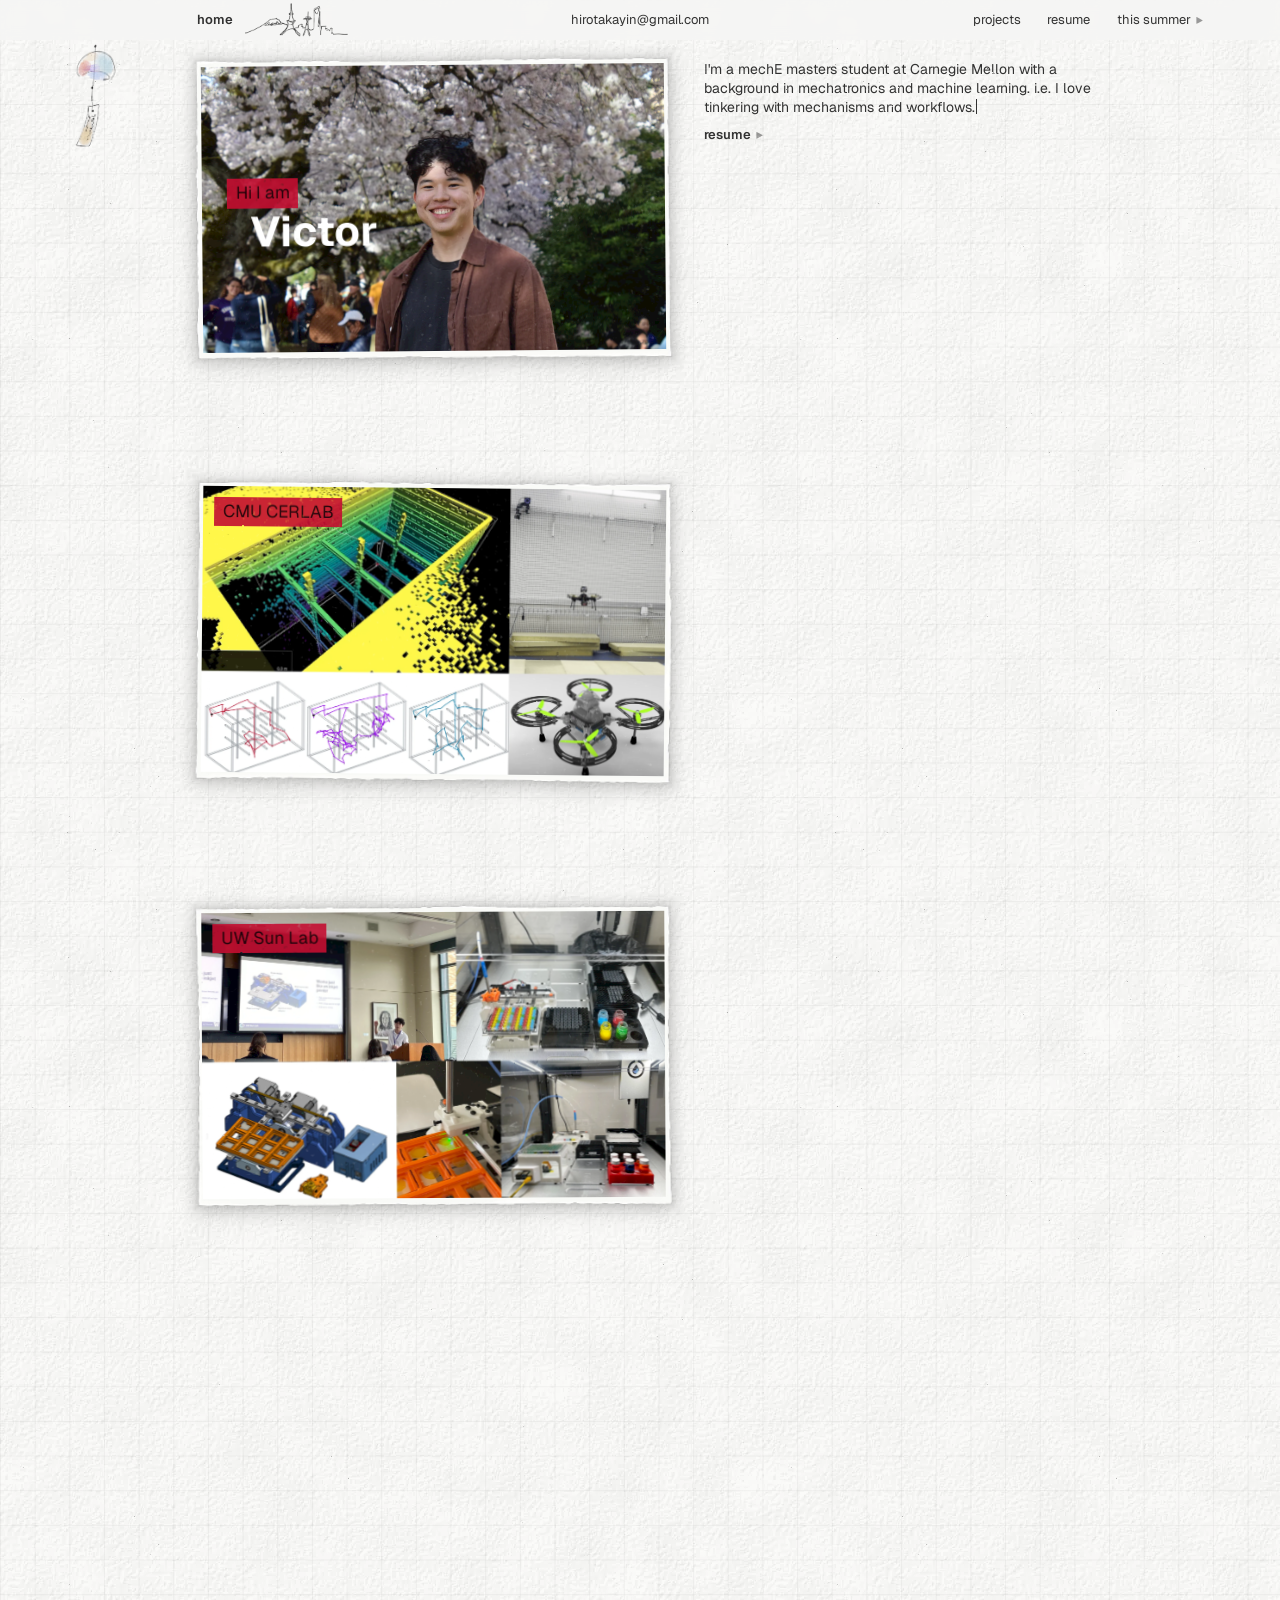
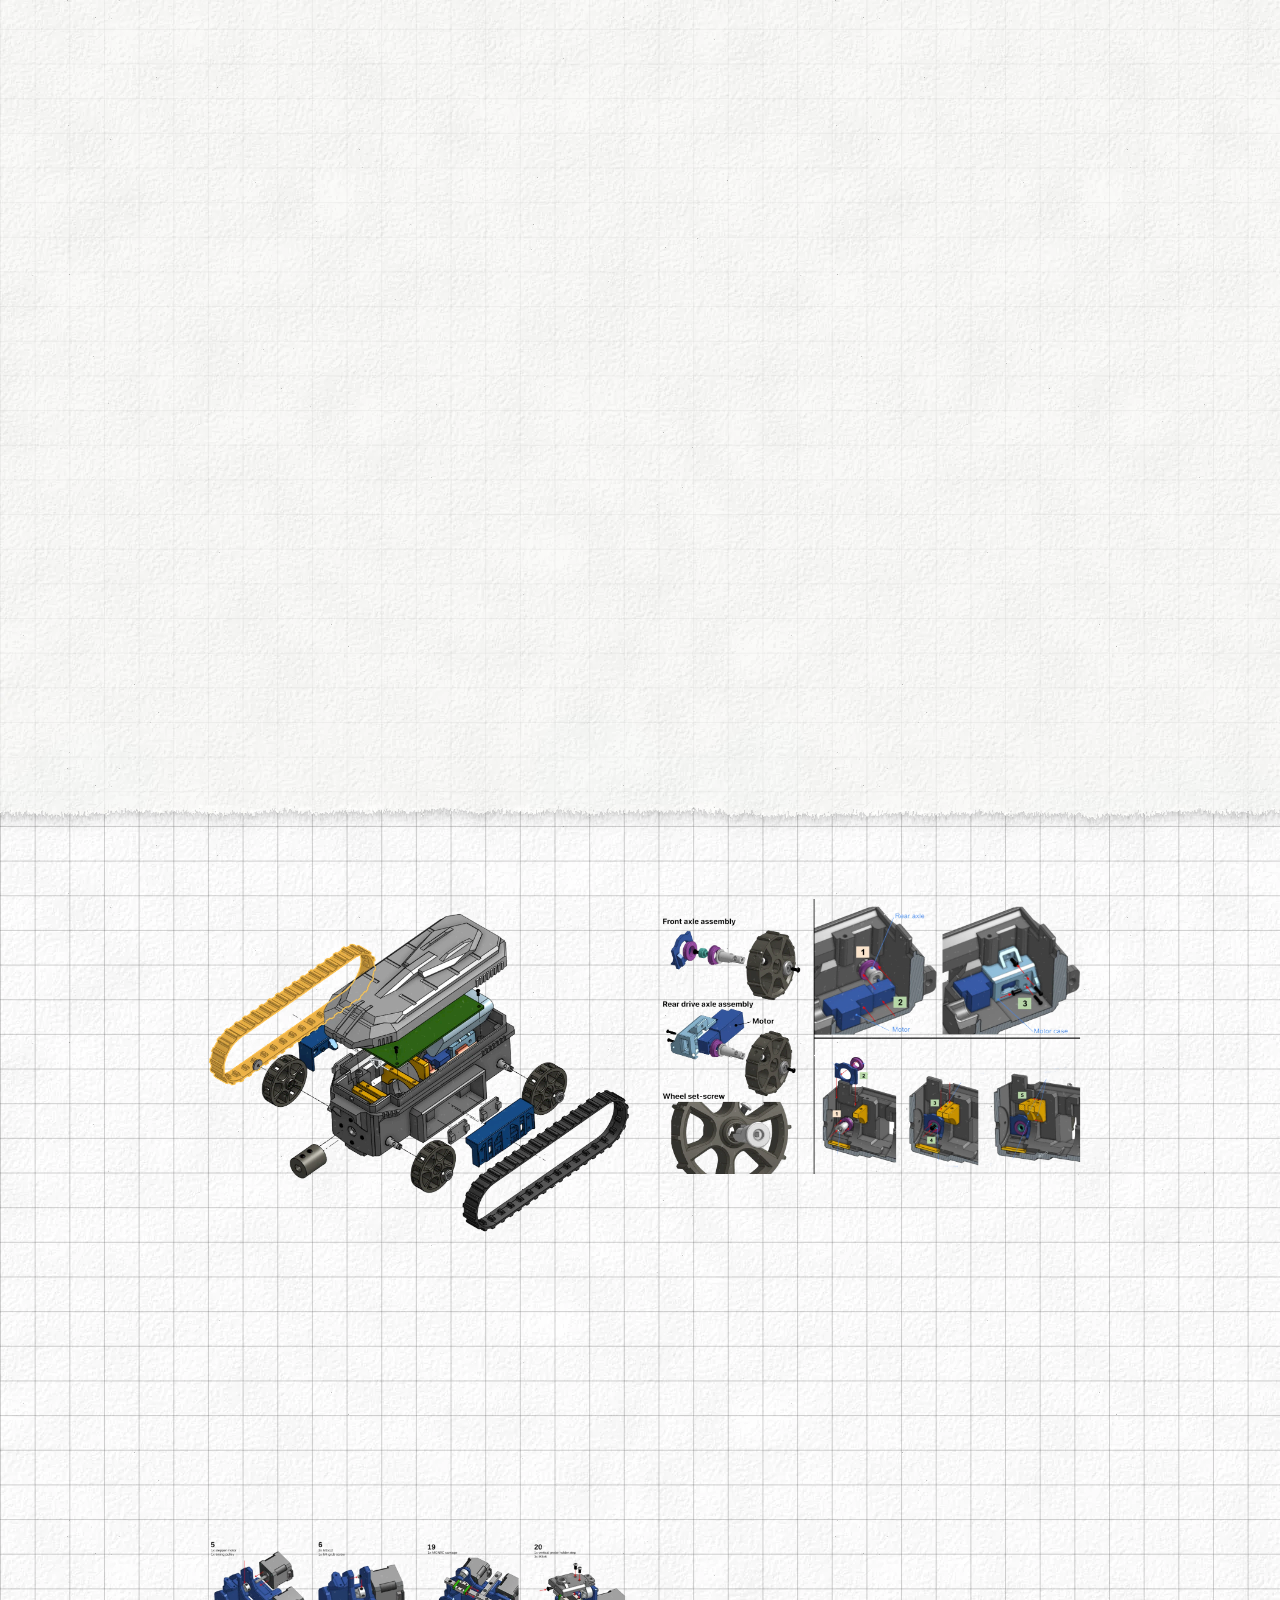
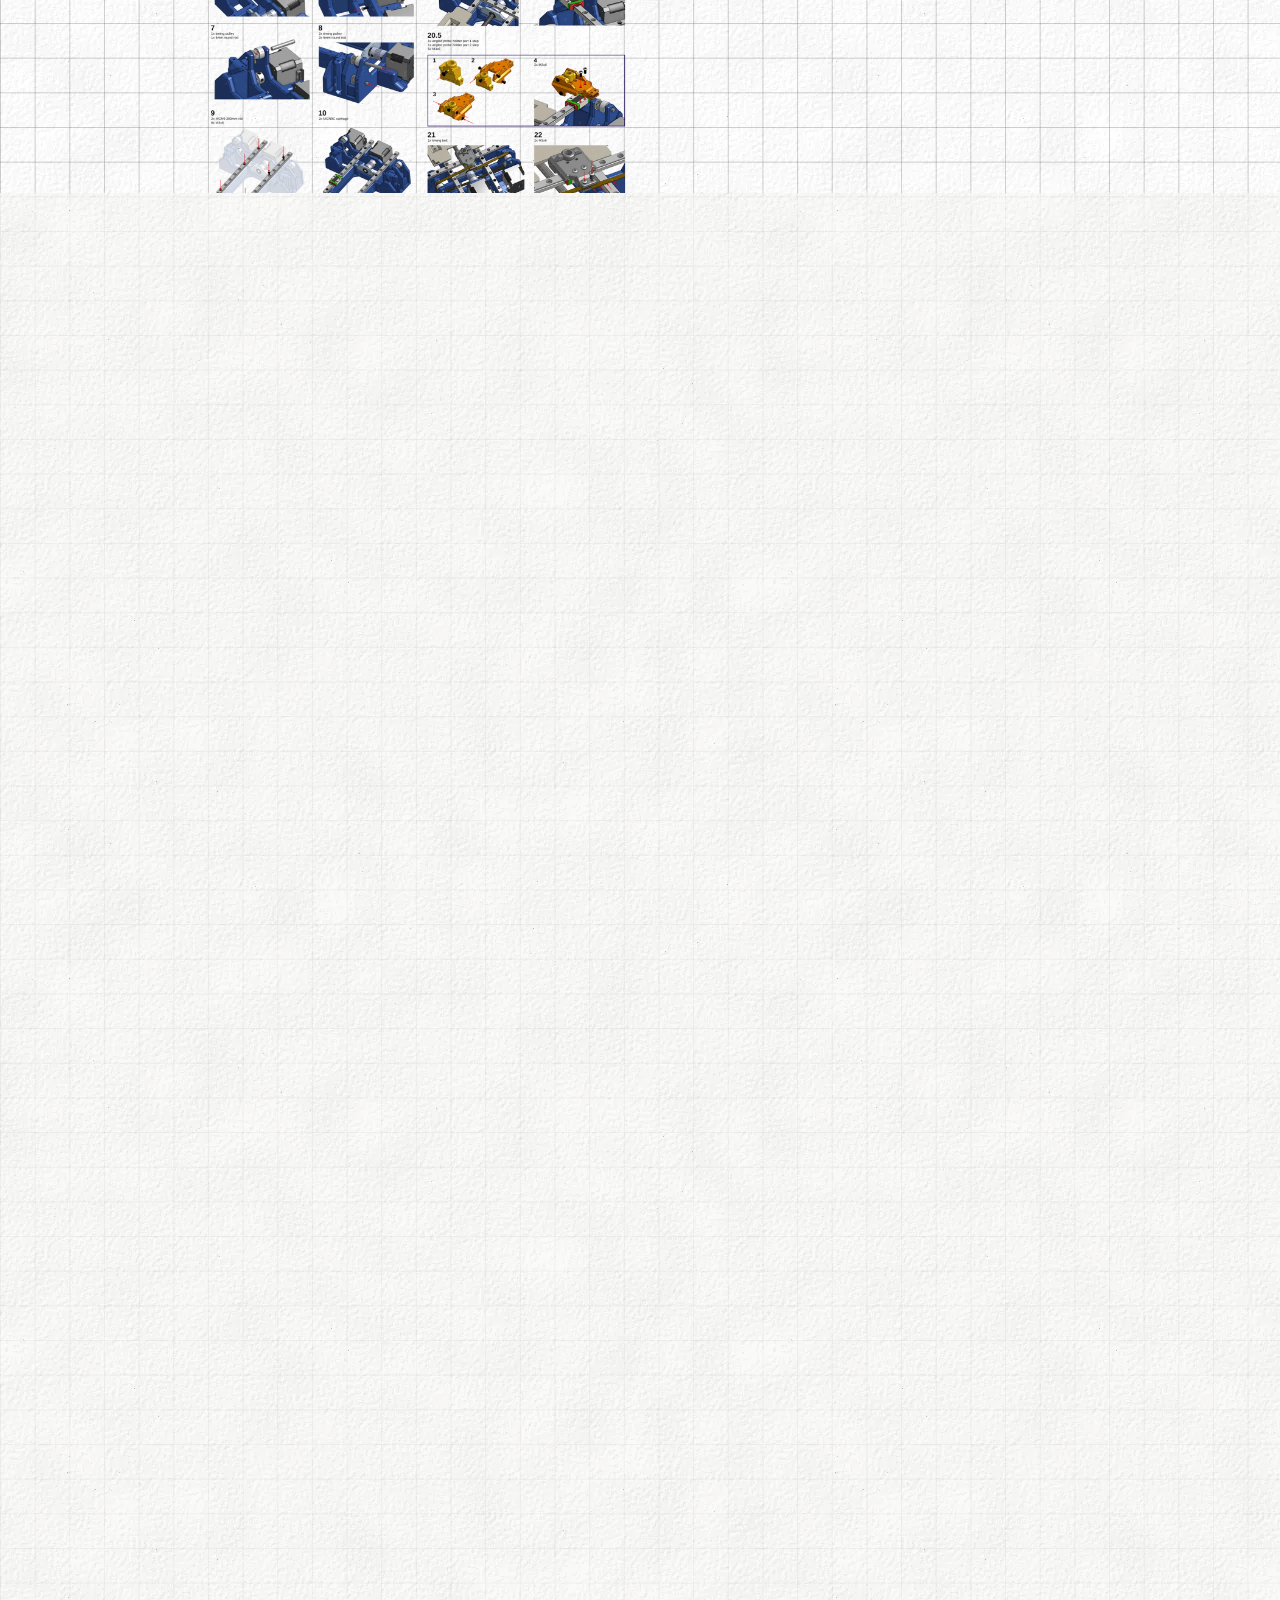
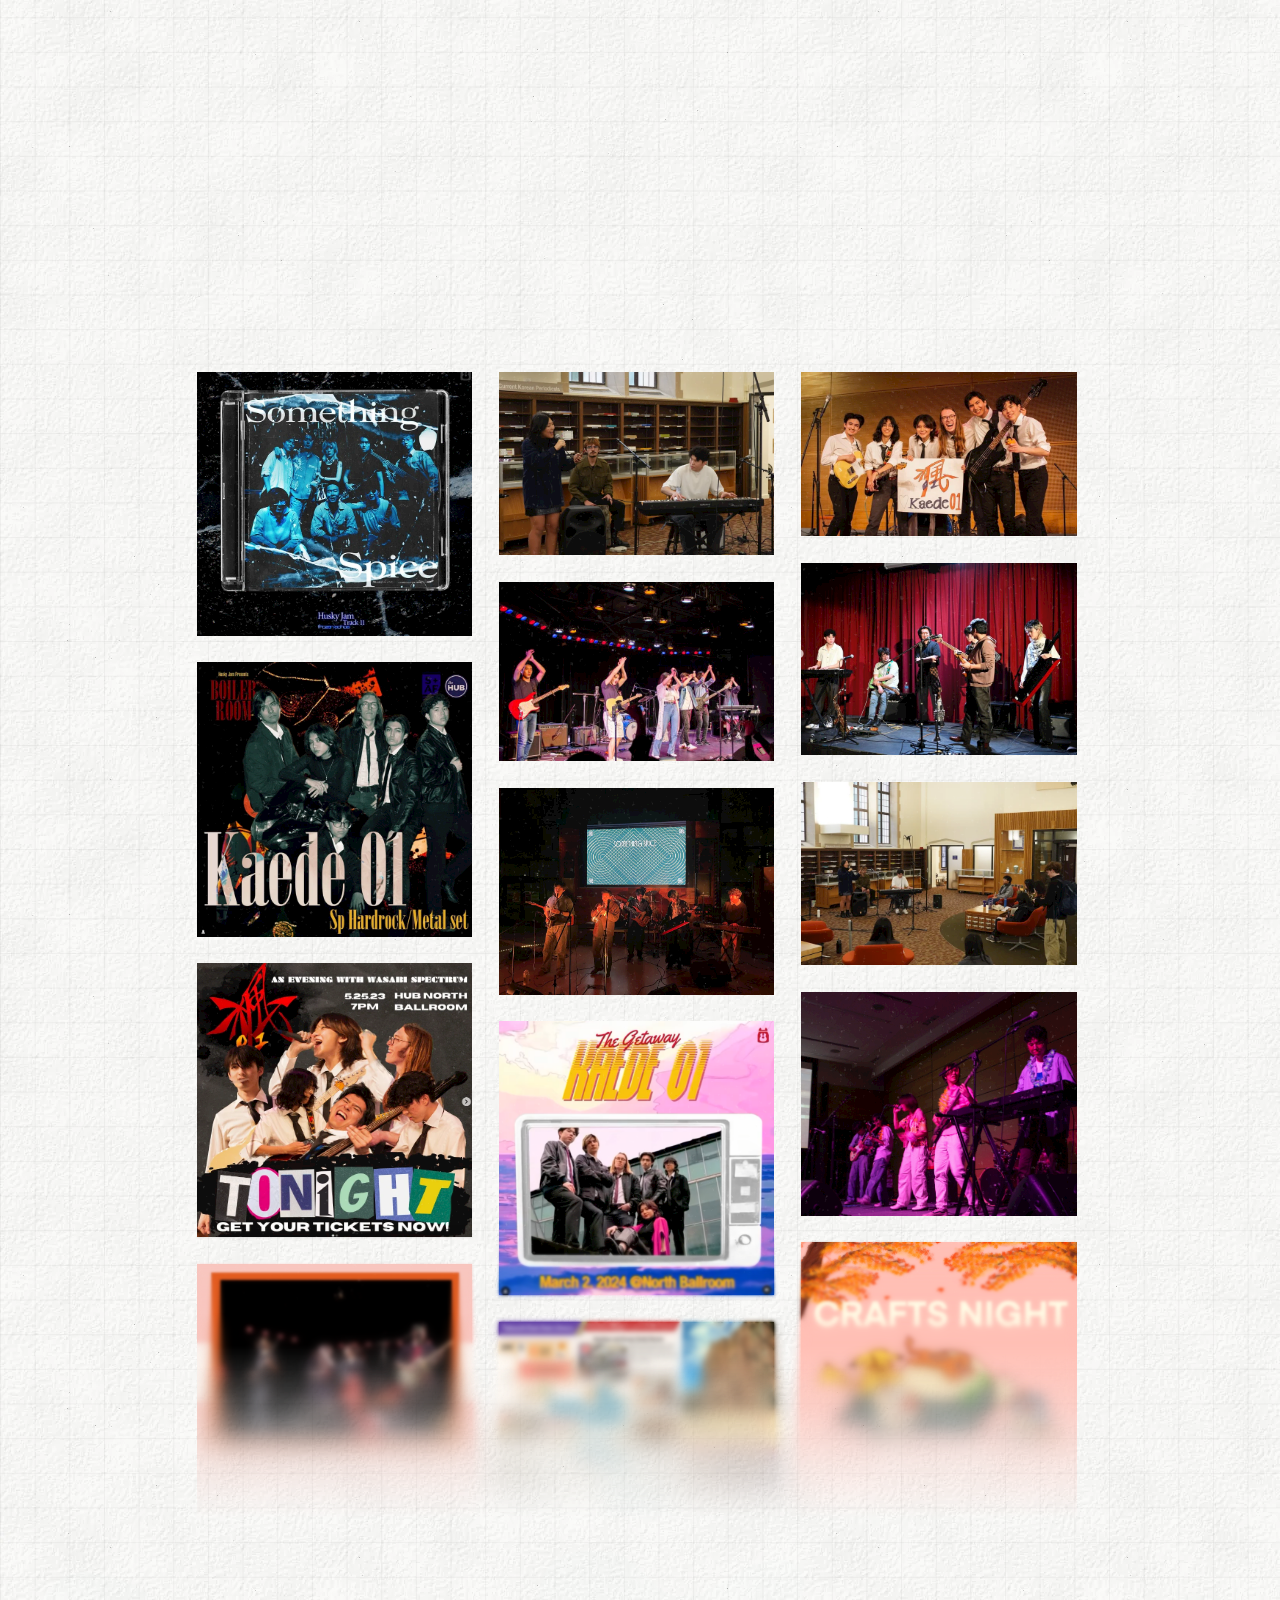
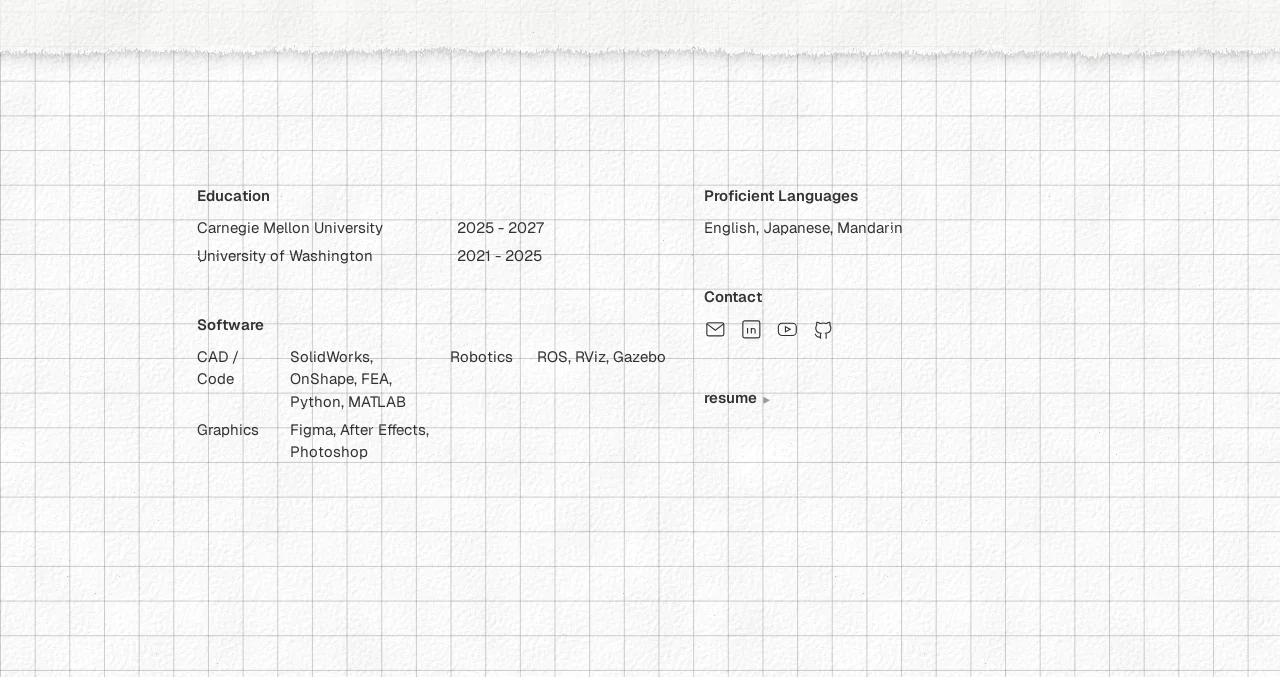
==== commit a70a458b: "Add project write-ups, Apple gallery and this-summer link Fill each project page with its write-up a" ====
--- a/index.html
+++ b/index.html
@@ -39,6 +39,7 @@
     <div class="nav-mid"><a href="mailto:hirotakayin@gmail.com">hirotakayin@gmail.com</a></div>
     <a class="n-projects" href="projects.html">projects</a>
     <a class="n-resume" href="resume.html">resume</a>
+    <a class="n-summer" href="projects/apple.html">this summer <svg class="tri right" viewBox="0 0 10 9" aria-hidden="true"><path d="M0 9 L5 0 L10 9 Z"/></svg></a>
   </header>
 
   <!-- hangs from the dot at its top; the strip hangs from the dot at the bottom of the bell -->
@@ -123,7 +124,7 @@
       </div>
       <a class="shanghai" id="shanghai" href="projects/apple.html"><span class="card"><img class="photo" src="images/shanghai.webp" alt=""></span></a>
     </div>
-    <span id="apple-beat" data-beat="apple" data-text="It&#x27;s helped me secure opportunities not just with &lt;strong&gt;design&lt;/strong&gt;, but with process optimization using computer vision and &lt;strong class=&quot;ai&quot;&gt;enterprise AI&lt;/strong&gt;."></span>
+    <span id="apple-beat" data-beat="apple" data-text="It&#x27;s helped me secure opportunities not just with &lt;strong&gt;design &amp; manufacturing&lt;/strong&gt;, but with &lt;strong class=&quot;ai&quot;&gt; AI-driven process optimization&lt;/strong&gt;."></span>
   </section>
 
   <section class="arts" id="arts" data-beat="arts" data-text="I also love connecting with people through music and design :) — whether it&#x27;s &lt;a href=&quot;projects/music.html&quot;&gt;campus bands &lt;svg class=&quot;tri right&quot; viewBox=&quot;0 0 10 9&quot; aria-hidden=&quot;true&quot;&gt;&lt;path d=&quot;M0 9 L5 0 L10 9 Z&quot;/&gt;&lt;/svg&gt;&lt;/a&gt; or a niche YouTube community of &lt;a href=&quot;https://www.youtube.com/@melty-lego&quot;&gt;LEGO builders &lt;svg class=&quot;tri right&quot; viewBox=&quot;0 0 10 9&quot; aria-hidden=&quot;true&quot;&gt;&lt;path d=&quot;M0 9 L5 0 L10 9 Z&quot;/&gt;&lt;/svg&gt;&lt;/a&gt;">
@@ -153,7 +154,7 @@
     </div>
   </section>
 
-  <section class="about" id="about" data-beat="about" data-text="&lt;a href=&quot;mailto:hirotakayin@gmail.com&quot;&gt;Feel free to reach out &lt;svg class=&quot;tri right&quot; viewBox=&quot;0 0 10 9&quot; aria-hidden=&quot;true&quot;&gt;&lt;path d=&quot;M0 9 L5 0 L10 9 Z&quot;/&gt;&lt;/svg&gt;&lt;/a&gt;">
+  <section class="about" id="about" data-beat="about" data-text="&lt;a href=&quot;mailto:hirotakayin@gmail.com&quot;&gt;Feel free to reach out !&lt;svg class=&quot;tri right&quot; viewBox=&quot;0 0 10 9&quot; aria-hidden=&quot;true&quot;&gt;&lt;path d=&quot;M0 9 L5 0 L10 9 Z&quot;/&gt;&lt;/svg&gt;&lt;/a&gt;">
     <div>
       <div class="print">
         <h3>Education</h3>
--- a/home.css
+++ b/home.css
@@ -151,3 +151,4 @@
   .caret.show { animation: none; }
   .overlay, .extra, .media-set, .shanghai, .lead, .words, .words > *, .words::before { transition: none !important; }
 }
+.nav .n-summer { left: 167.5rem; }
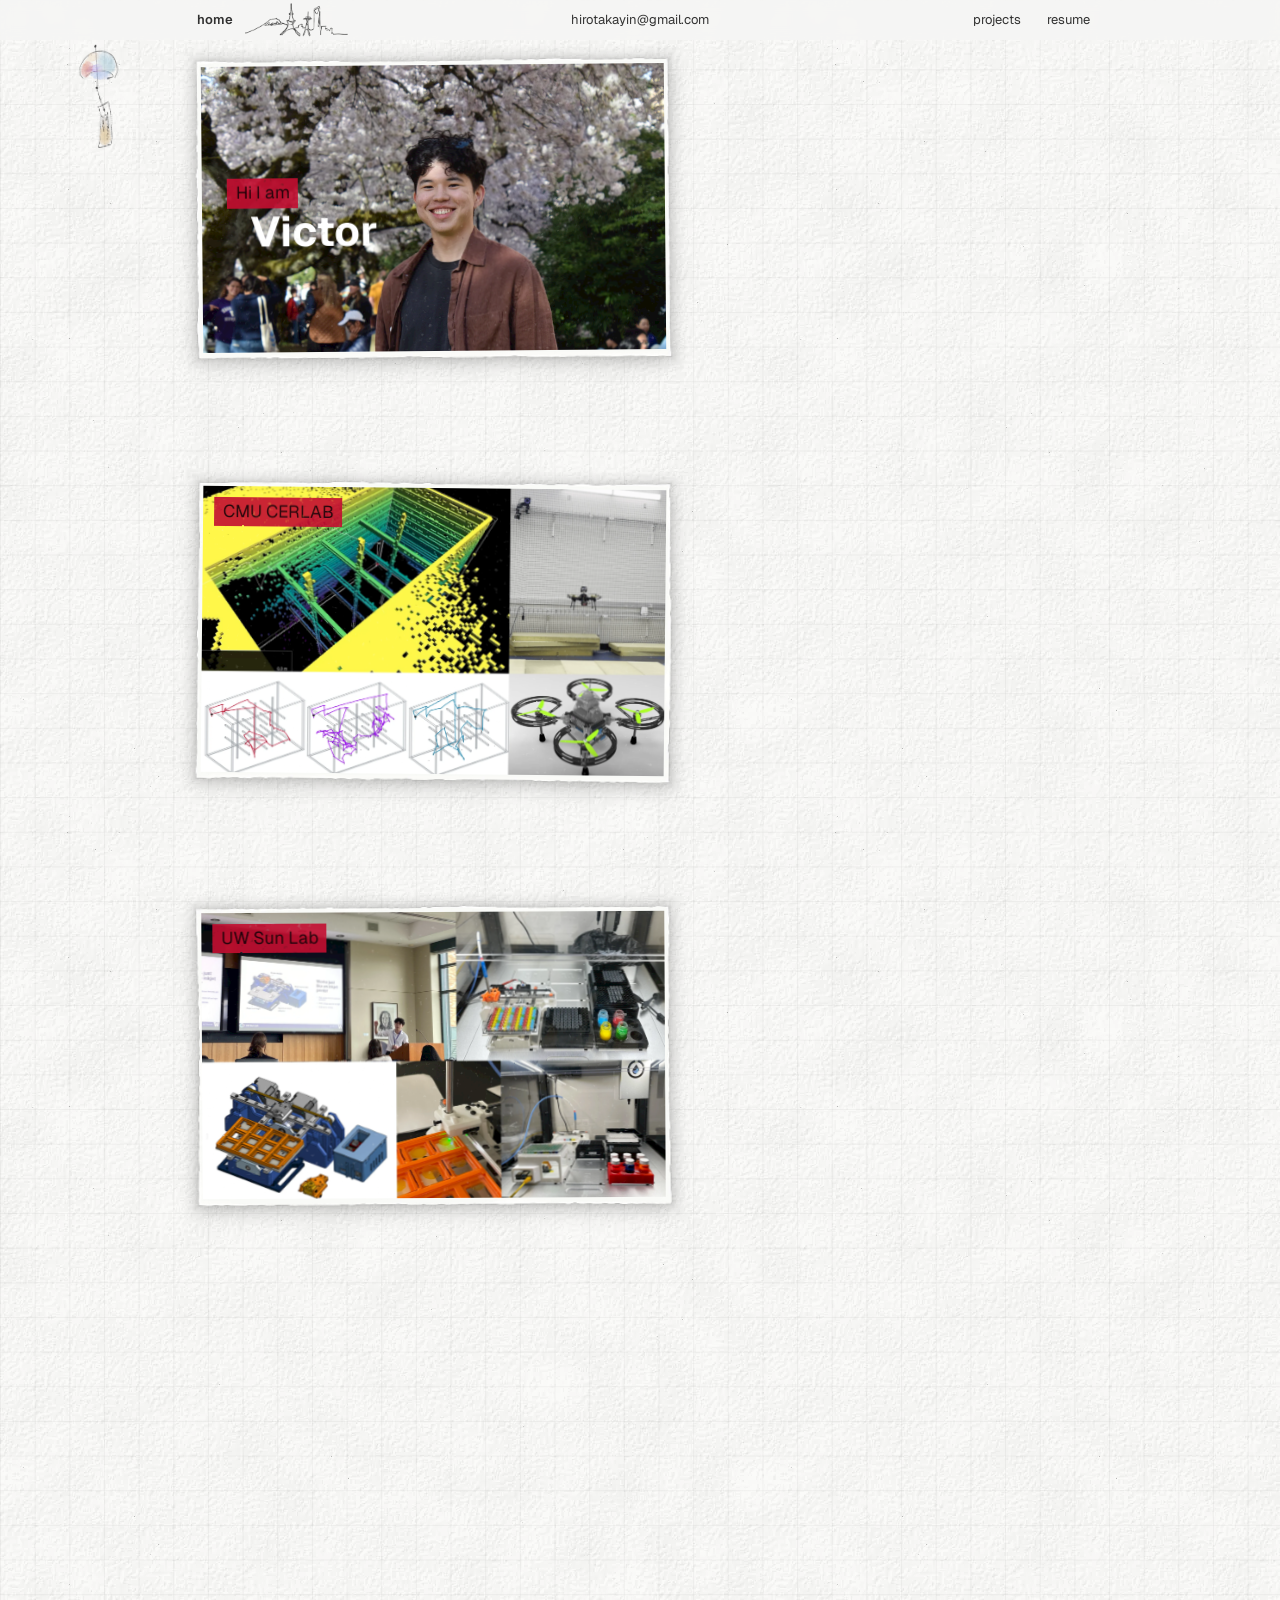
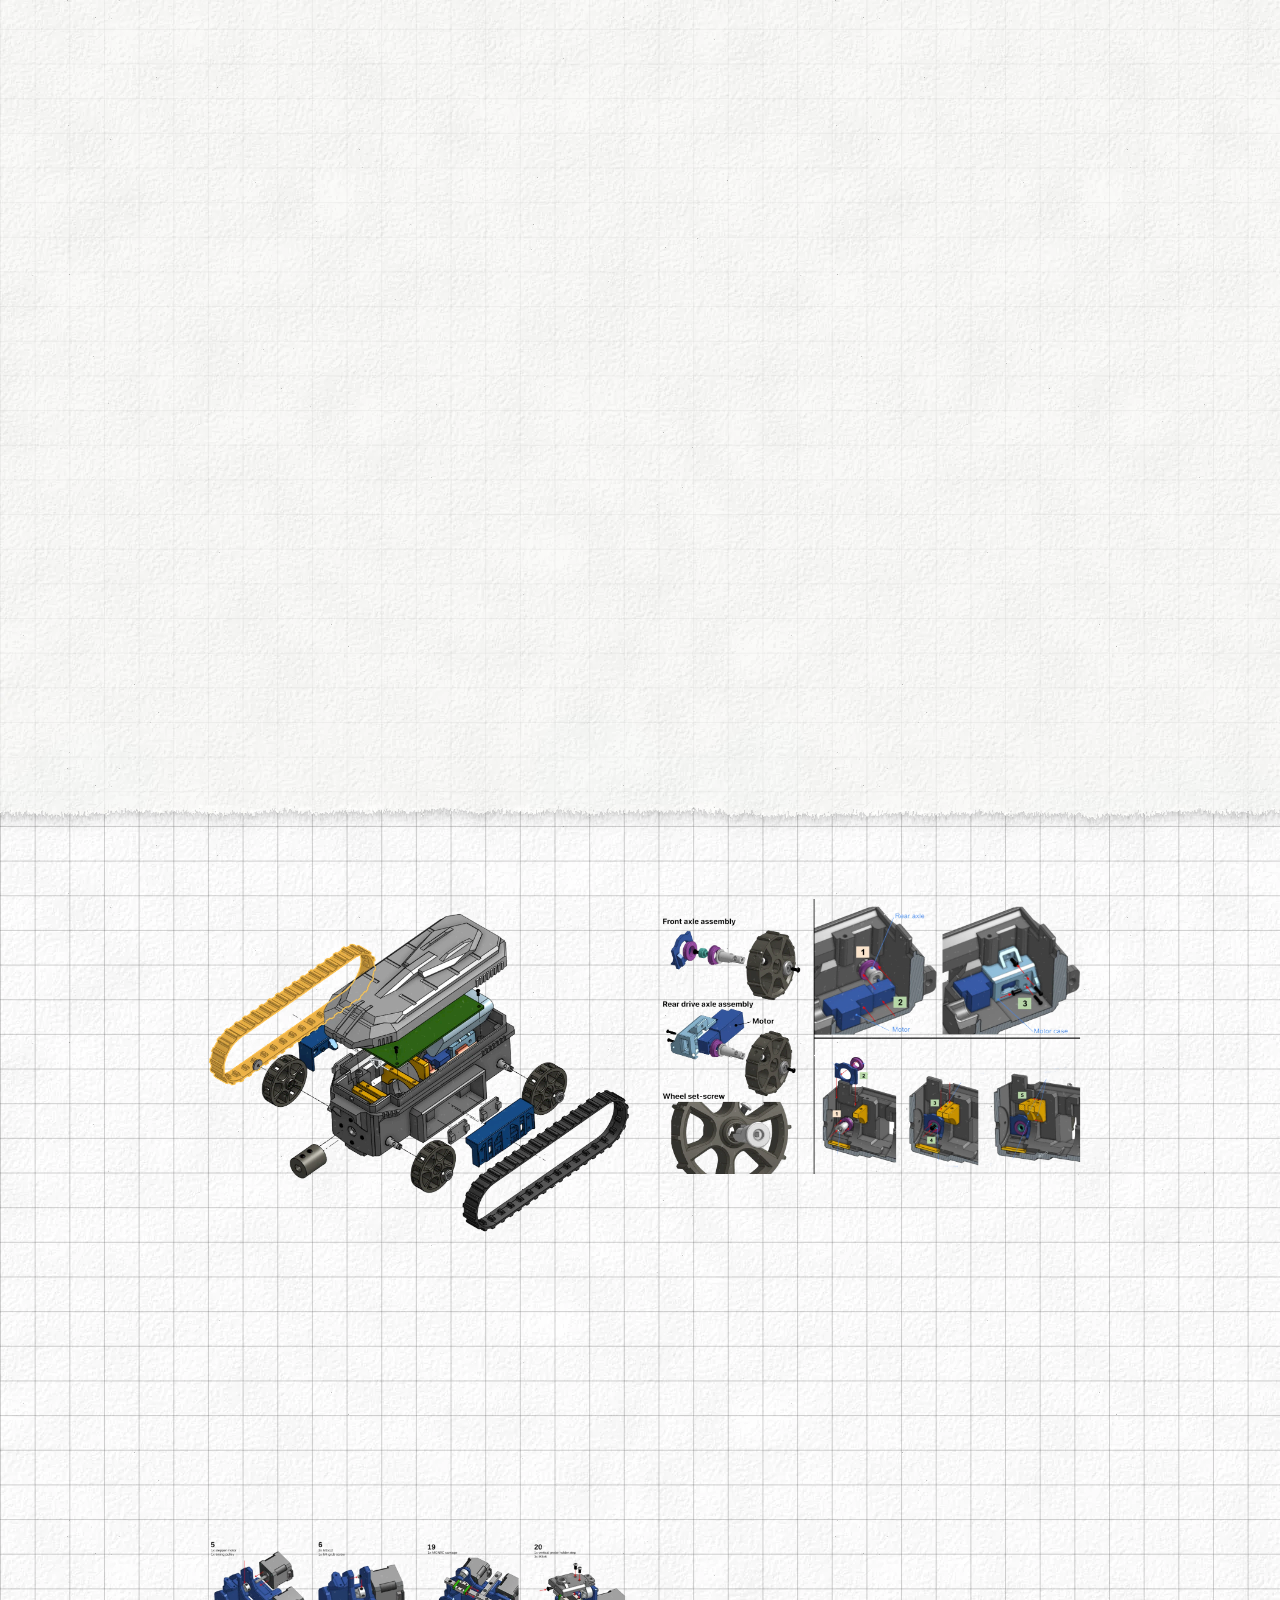
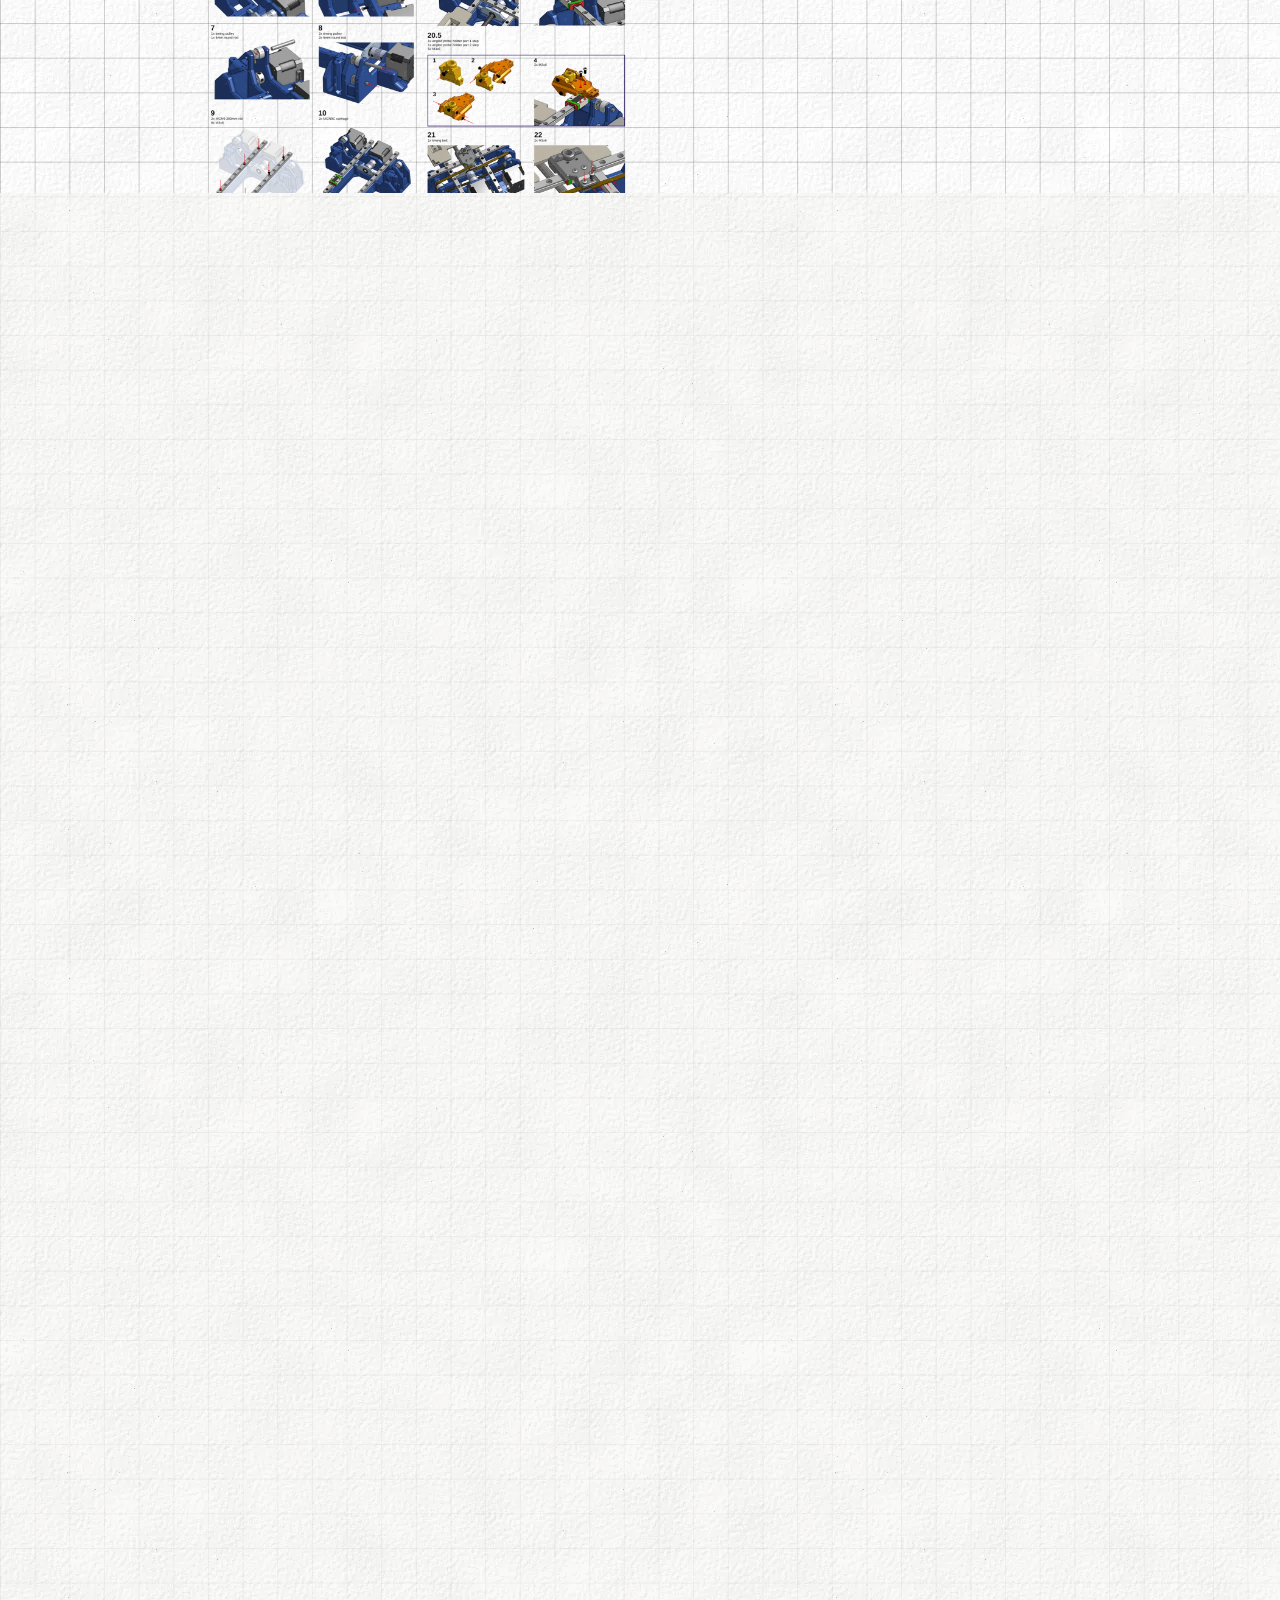
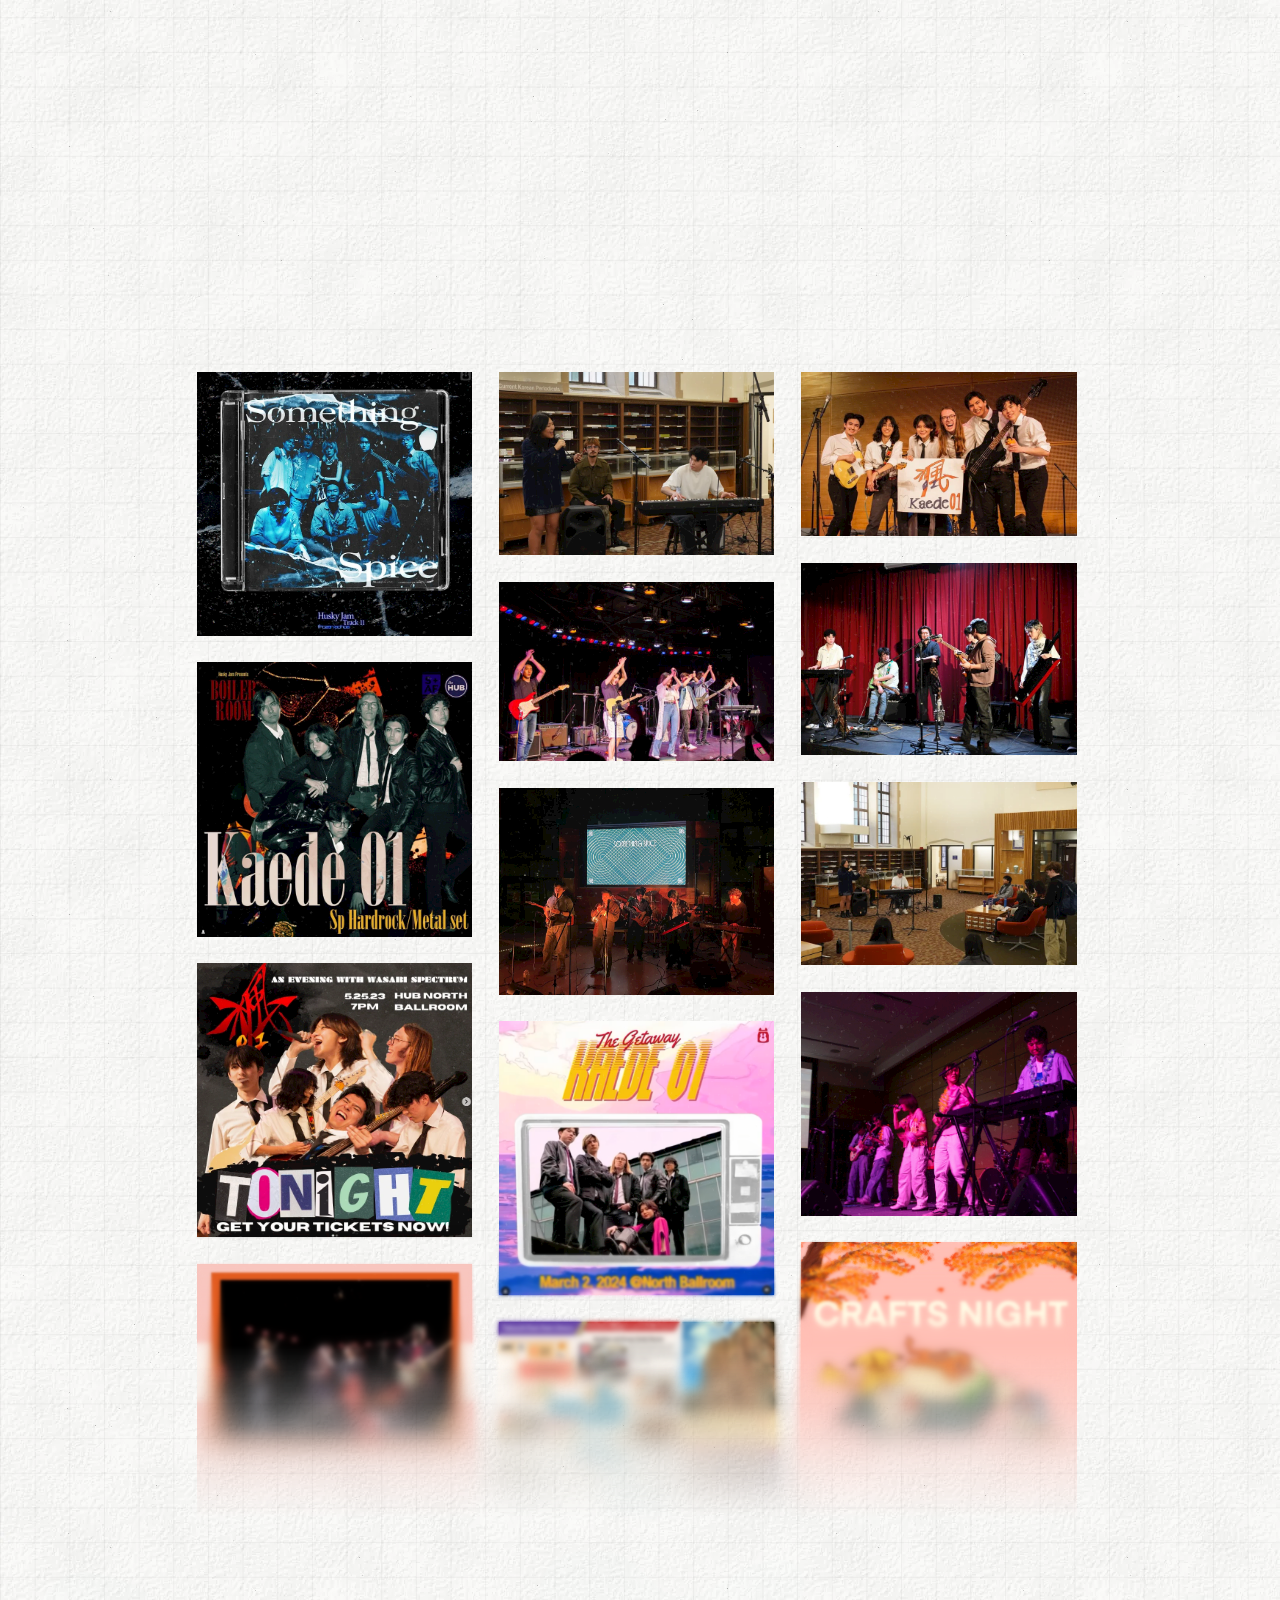
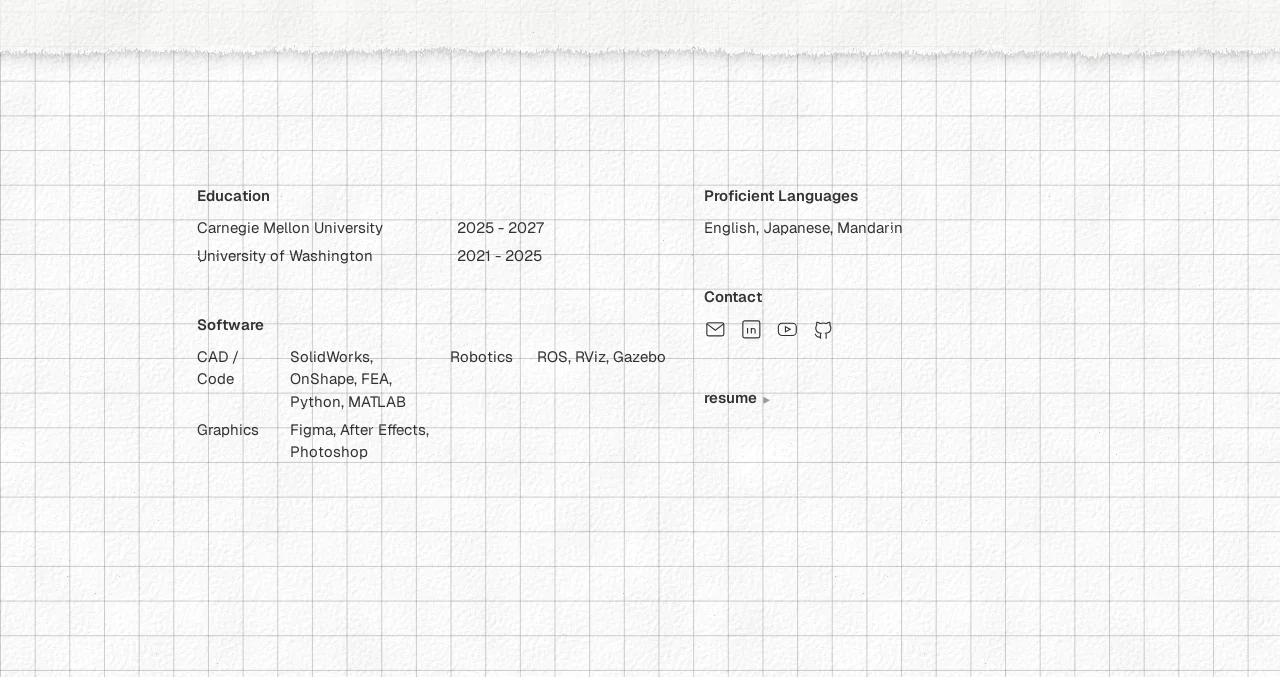
==== commit 706de62f: "Move this summer link from the nav into the intro caption Co-Authored-By: Claude Opus 5.5 <noreply@a" ====
--- a/index.html
+++ b/index.html
@@ -39,7 +39,6 @@
     <div class="nav-mid"><a href="mailto:hirotakayin@gmail.com">hirotakayin@gmail.com</a></div>
     <a class="n-projects" href="projects.html">projects</a>
     <a class="n-resume" href="resume.html">resume</a>
-    <a class="n-summer" href="projects/apple.html">this summer <svg class="tri right" viewBox="0 0 10 9" aria-hidden="true"><path d="M0 9 L5 0 L10 9 Z"/></svg></a>
   </header>
 
   <!-- hangs from the dot at its top; the strip hangs from the dot at the bottom of the bell -->
@@ -54,7 +53,7 @@
       <div class="print">
         <p class="lead" id="lead"></p>
         <div class="extras">
-          <span class="extra links"><a href="resume.html">resume <svg class="tri right" viewBox="0 0 10 9" aria-hidden="true"><path d="M0 9 L5 0 L10 9 Z"/></svg></a></span>
+          <span class="extra links"><a href="resume.html">resume <svg class="tri right" viewBox="0 0 10 9" aria-hidden="true"><path d="M0 9 L5 0 L10 9 Z"/></svg></a><a href="projects/apple.html">this summer <svg class="tri right" viewBox="0 0 10 9" aria-hidden="true"><path d="M0 9 L5 0 L10 9 Z"/></svg></a></span>
           <a class="extra more" id="more" href="projects.html">read more <svg class="tri right" viewBox="0 0 10 9" aria-hidden="true"><path d="M0 9 L5 0 L10 9 Z"/></svg></a>
           <a class="extra see" href="projects.html">see more <svg class="tri right" viewBox="0 0 10 9" aria-hidden="true"><path d="M0 9 L5 0 L10 9 Z"/></svg></a>
           <a class="extra summer" href="projects/apple.html"><span class="lg" id="logo-end"></span>what i did this summer <svg class="tri right" viewBox="0 0 10 9" aria-hidden="true"><path d="M0 9 L5 0 L10 9 Z"/></svg></a>
--- a/home.css
+++ b/home.css
@@ -151,4 +151,3 @@
   .caret.show { animation: none; }
   .overlay, .extra, .media-set, .shanghai, .lead, .words, .words > *, .words::before { transition: none !important; }
 }
-.nav .n-summer { left: 167.5rem; }
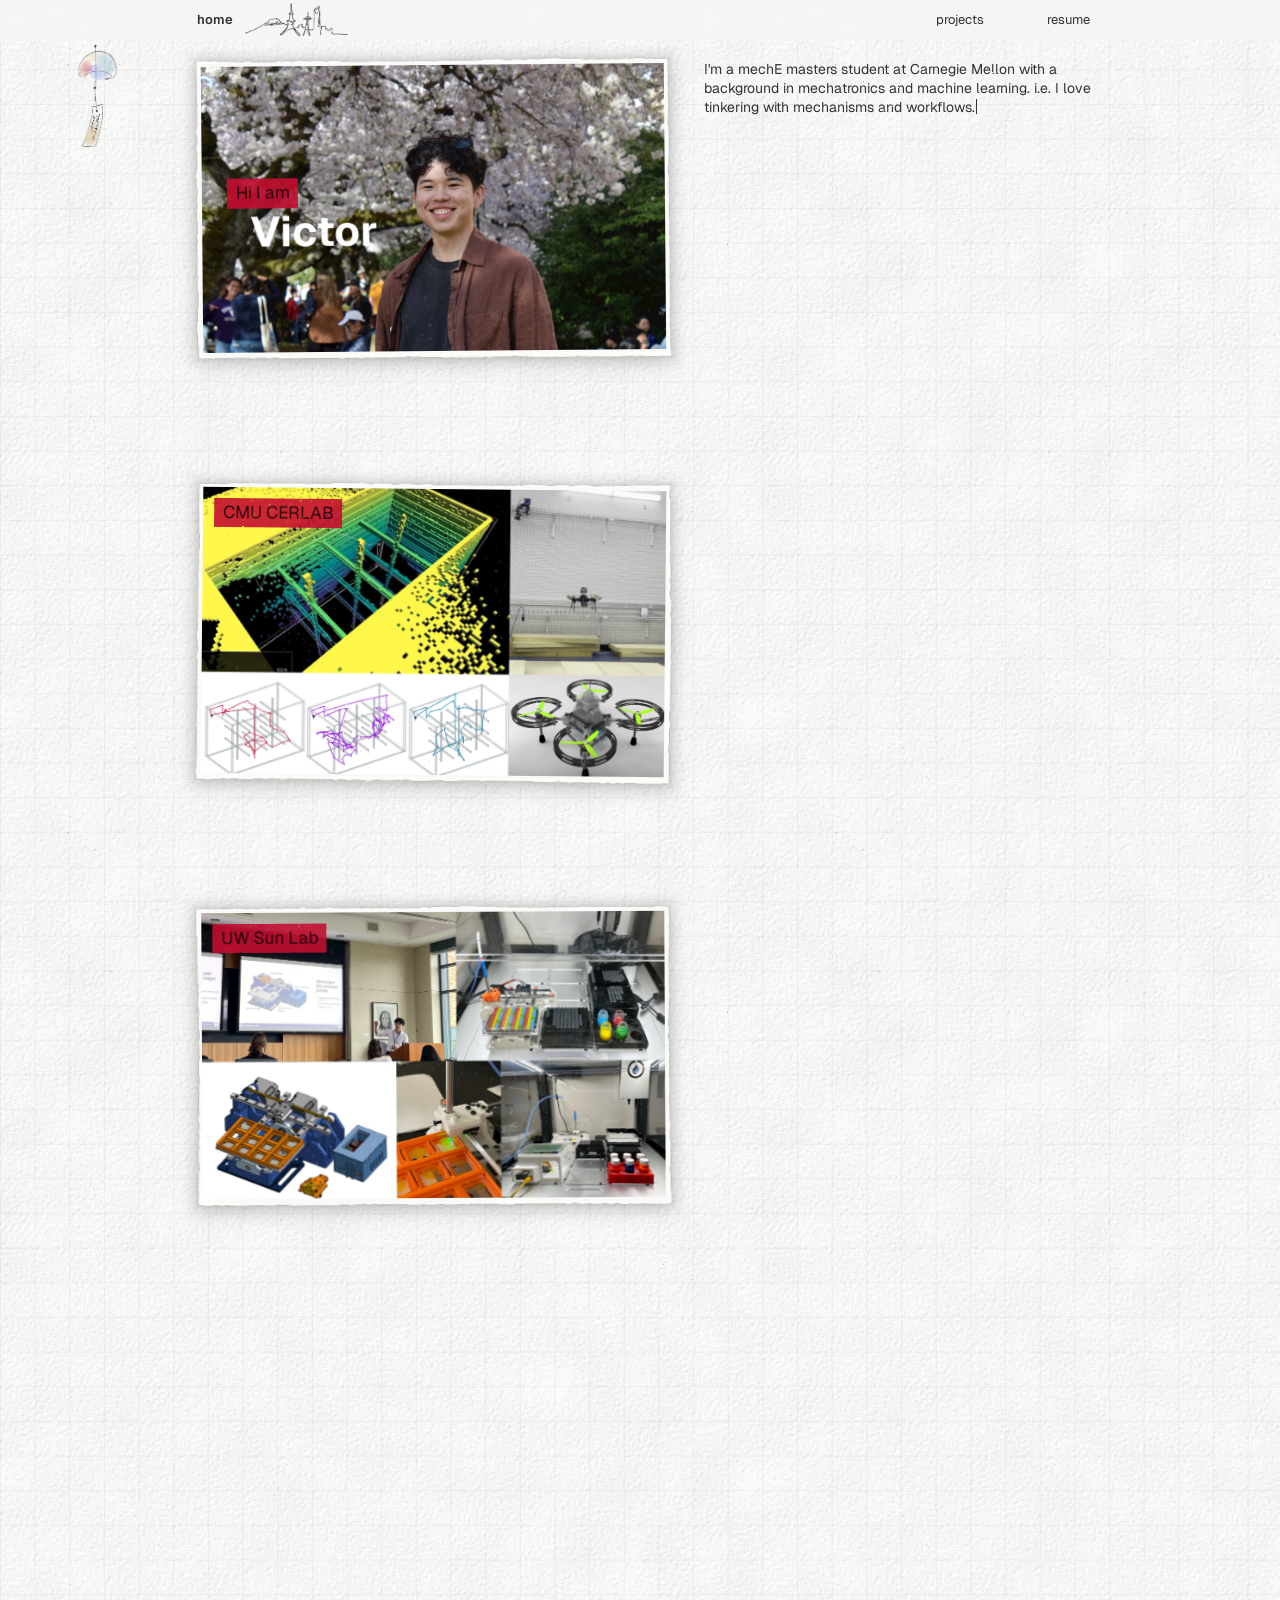
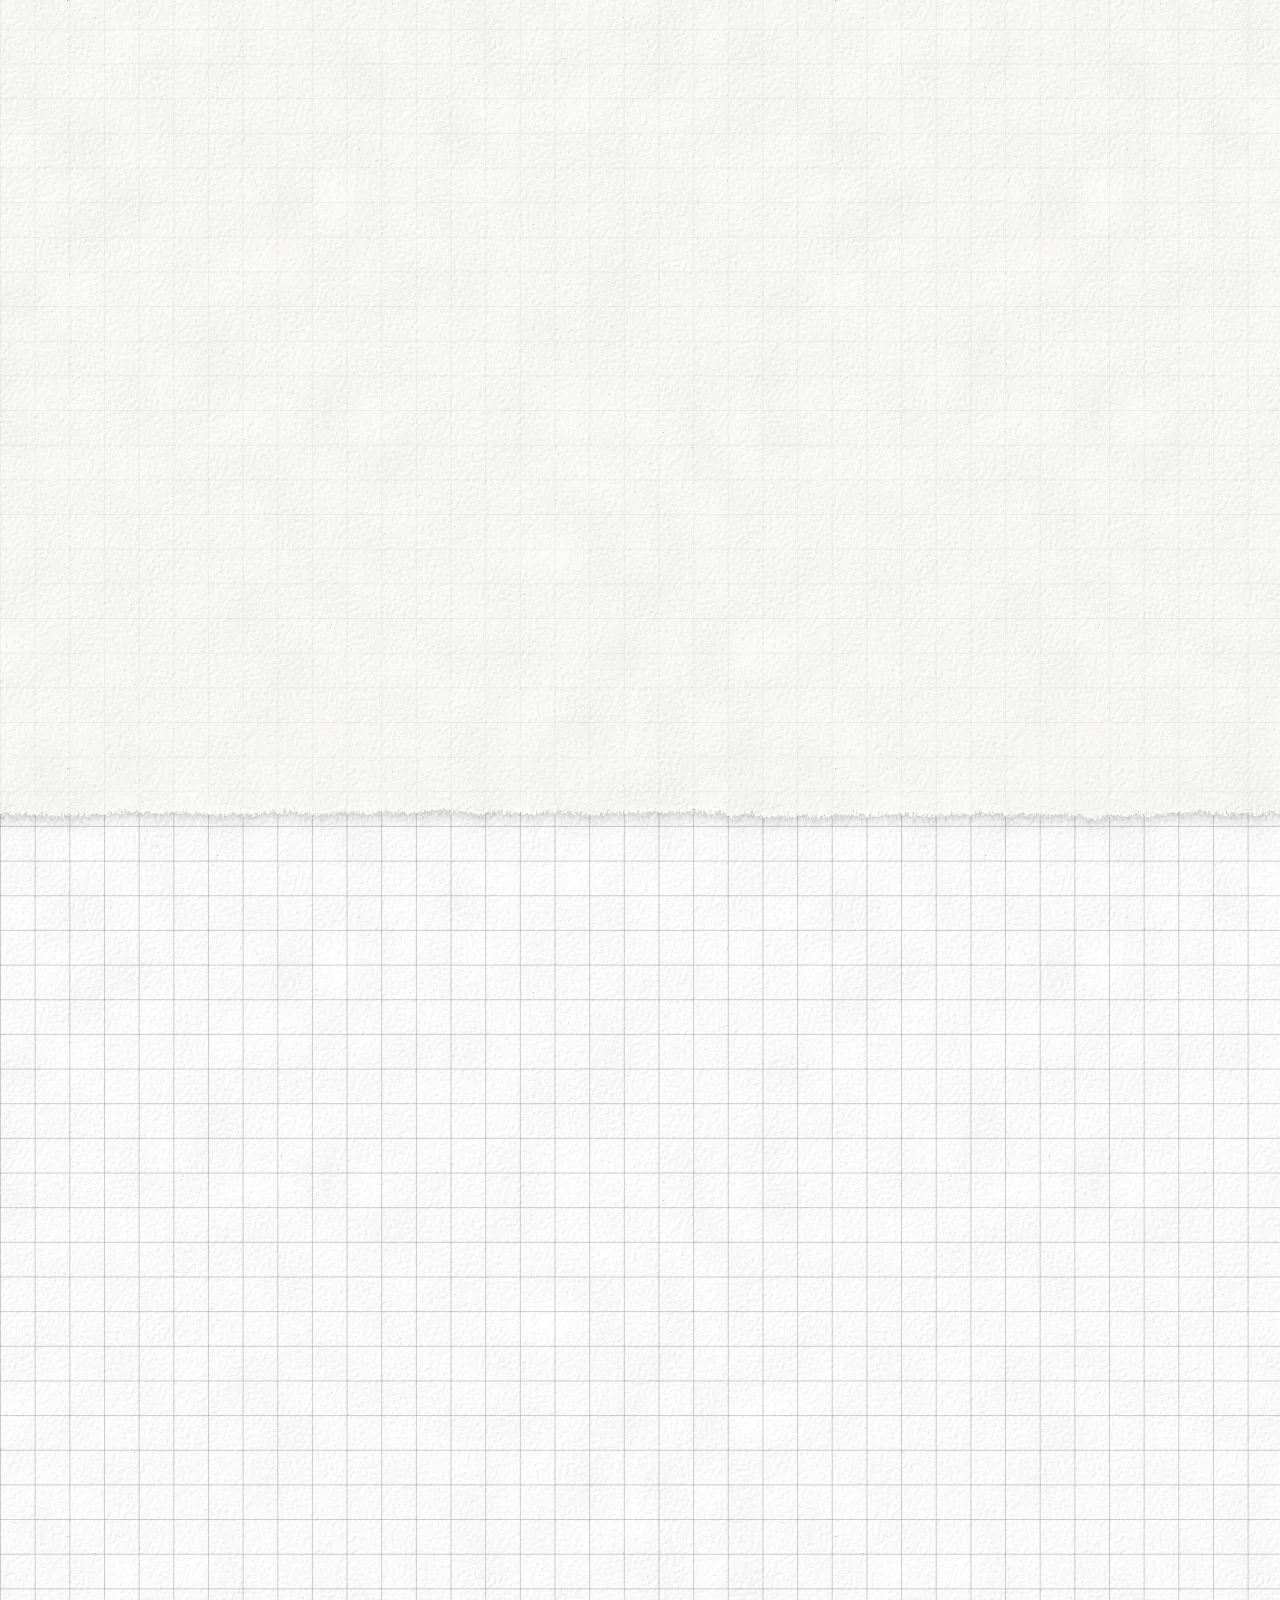
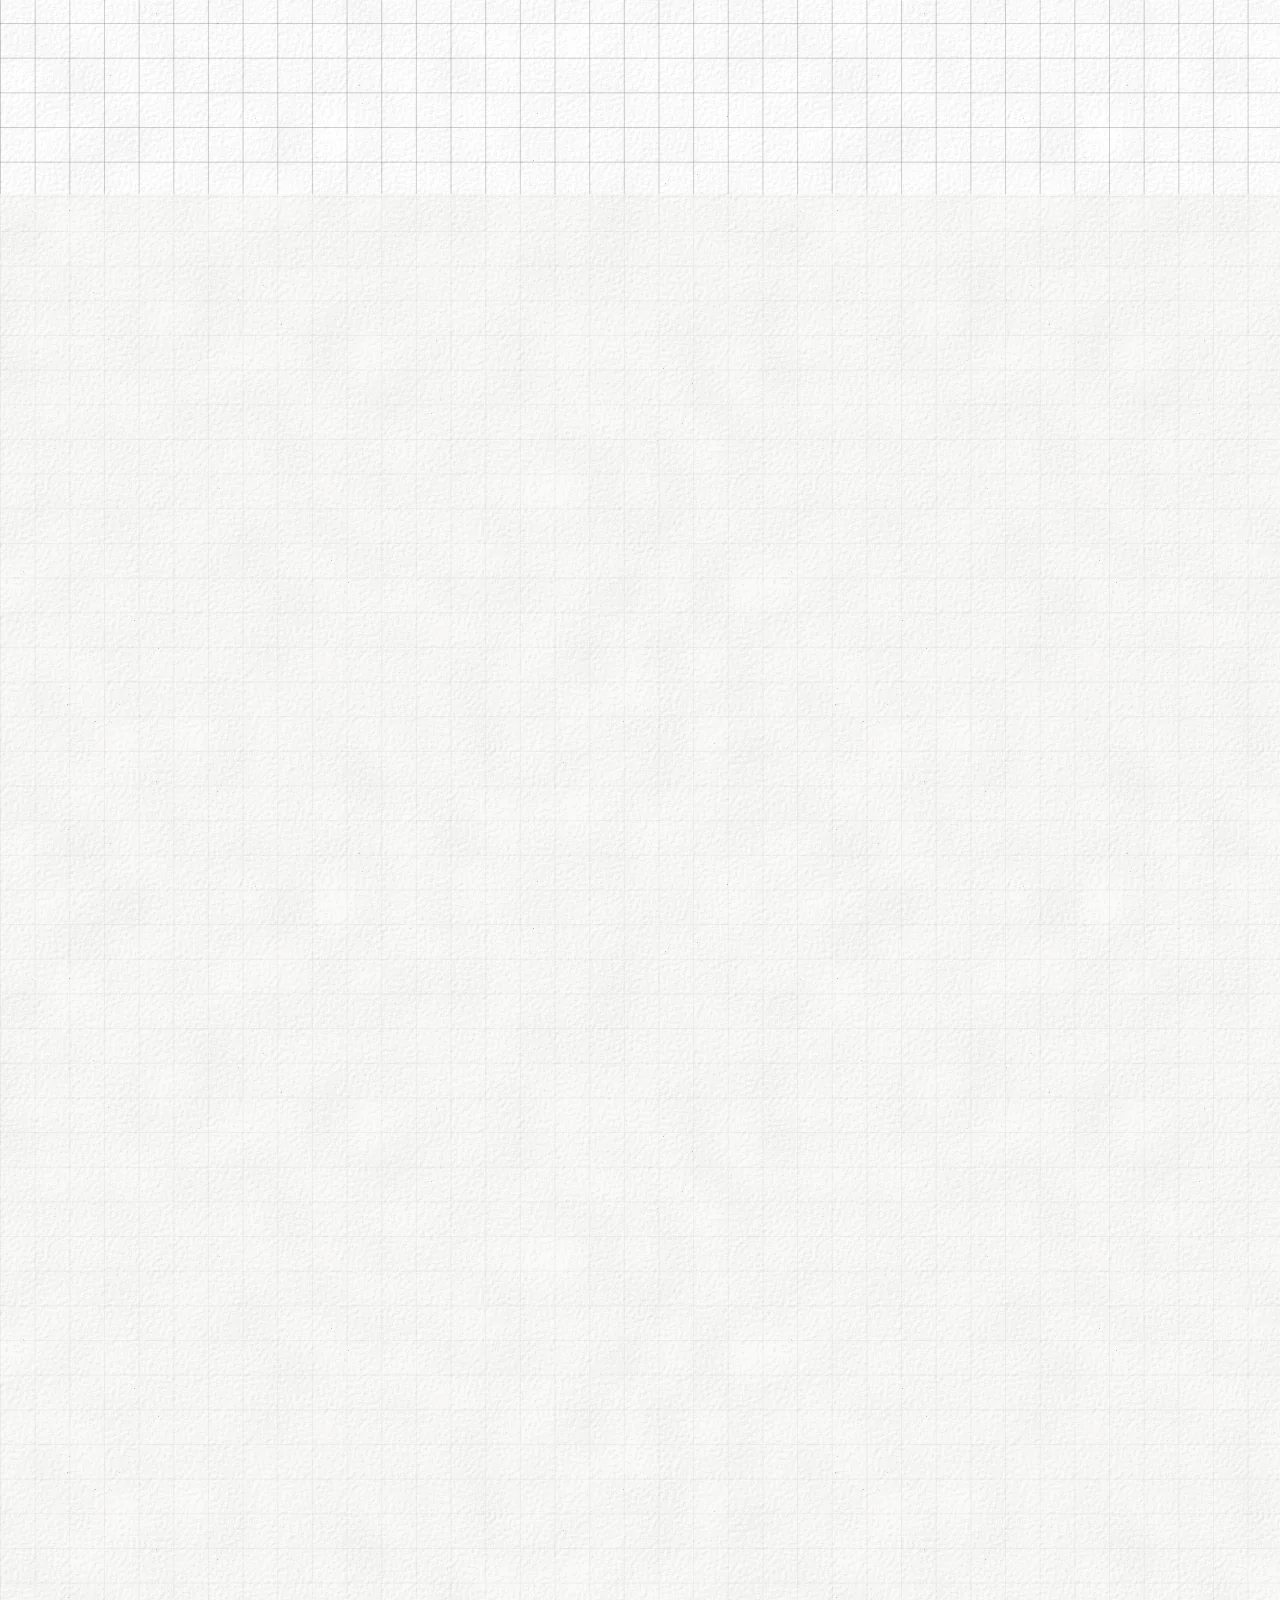
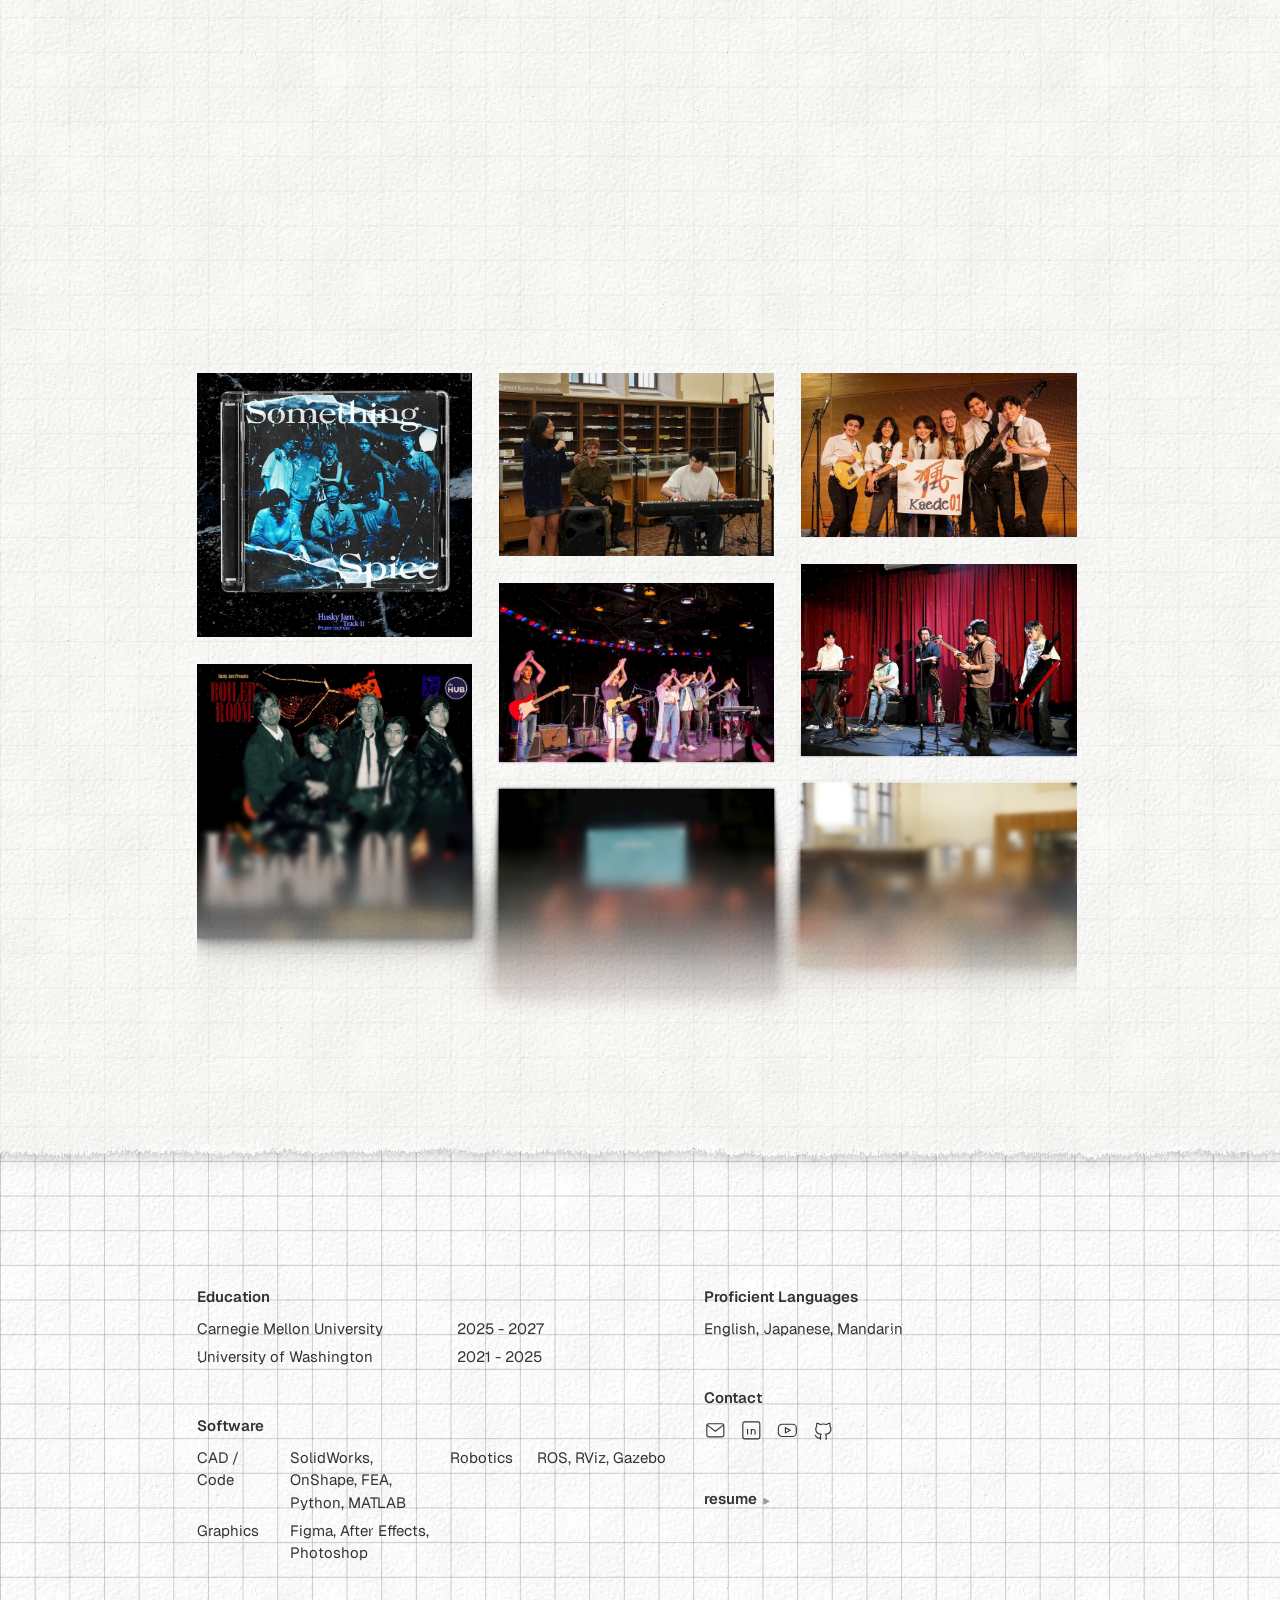
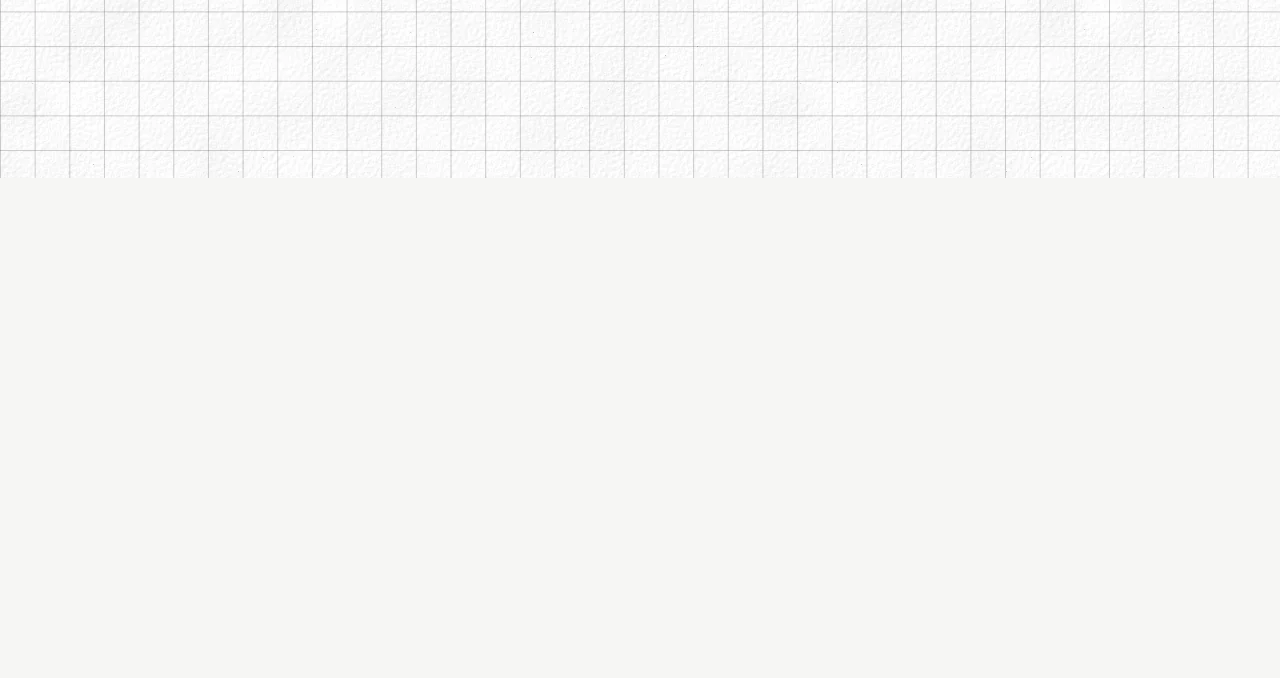
==== commit 1ce5de24: "Add a phone layout, pin the home postcards, and drop the nav email - Home postcards ride in a sticky" ====
--- a/index.html
+++ b/index.html
@@ -36,7 +36,6 @@
   <header class="nav">
     <a class="n-home active" href="index.html">home</a>
     <img class="nav-sky" src="images/skyline.webp" alt="">
-    <div class="nav-mid"><a href="mailto:hirotakayin@gmail.com">hirotakayin@gmail.com</a></div>
     <a class="n-projects" href="projects.html">projects</a>
     <a class="n-resume" href="resume.html">resume</a>
   </header>
@@ -70,6 +69,8 @@
   </div>
 
   <section class="story" id="story">
+    <!-- the cards ride in a sticky screen-sized box, so the browser keeps them still while it scrolls; the empty slots below hold their places in the page -->
+    <div class="story-pin" id="story-pin">
     <a class="view" href="#about" data-beat="me" data-text="I&#x27;m a mechE masters student at Carnegie Mellon with a background in mechatronics and machine learning. i.e. I love tinkering with mechanisms and workflows.">
       <span class="card">
       <img class="photo" src="images/me.webp" alt="">
@@ -89,6 +90,8 @@
       <span class="chip print">UW Sun Lab</span>
       </span>
     </a>
+    </div>
+    <div class="slots" id="slots" aria-hidden="true"><i></i><i></i><i></i></div>
   </section>
 
   <section class="cad" id="cad" data-beat="cad" data-text="I equally love just CADing and designing cool assemblies.">
--- a/site.css
+++ b/site.css
@@ -29,13 +29,13 @@
   background: rgba(246, 246, 244, .9); backdrop-filter: blur(.8rem); transition: opacity .3s, transform .3s;
 }
 .nav.hide { opacity: 0; transform: translateY(-100%); pointer-events: none; }
-.nav > a, .nav-mid { position: absolute; top: 50%; transform: translateY(-50%); }
+.nav > a { position: absolute; top: 50%; transform: translateY(-50%); }
 .nav a:hover { opacity: .6; }
 .nav a.active { font-weight: 600; }
 .nav .n-home { left: 29.5rem; }
-.nav-mid { left: 96rem; display: flex; gap: 3.2rem; transform: translate(-50%, -50%); white-space: nowrap; }
-.nav .n-projects { left: 146rem; }
+/* projects ends 7 characters before resume starts, whatever the window or text size */
 .nav .n-resume { left: 157rem; }
+.nav .n-projects { right: calc(100% - 157rem + 7ch); }
 
 /* small triangle beside a link */
 .tri { display: inline-block; width: 1.09rem; height: .98rem; margin-left: .3rem; fill: rgba(0, 0, 0, .38); vertical-align: .02em; }
@@ -69,3 +69,20 @@
 @media (prefers-reduced-motion: reduce) {
   .nav, .arrow, .tile .art, .tile .over { transition: none; }
 }
+
+/* ========================= phones: 1rem = 10 design px on a 390px frame ========================= */
+.m-only { display: none; }
+@media (max-width: 760px) {
+  html { font-size: min(calc(100vw / 39), 12px); }
+  :root { --t: max(14px, 1.5rem); --pad: 1.8rem; }
+  .m-only { display: revert; }
+  .nav { height: 5.2rem; }
+  .nav .n-home { left: var(--pad); }
+  .nav .n-resume { left: auto; right: var(--pad); }
+  .nav .n-projects { right: calc(var(--pad) + 6ch + 3ch); }
+  .nav-sky { display: none; }
+  /* no hover on a phone: titles stay hidden, and a tap goes straight to the page */
+  .tile:hover .art { filter: none; transform: none; }
+  .tile:hover .over { opacity: 0; }
+  .tri { width: 9px; height: 8px; }
+}
--- a/home.css
+++ b/home.css
@@ -73,8 +73,13 @@
 .media-set img { height: 100%; object-fit: cover; }
 
 /* ========================= 1. postcards: each holds still, then the next stacks over it ========================= */
-.story { position: relative; display: grid; gap: 19rem; width: 71rem; margin-left: 29.5rem; padding: 9rem 0 63rem; }
-.view { position: relative; display: block; filter: drop-shadow(0 .8rem 1.6rem rgba(0, 0, 0, .16)); }
+.story { position: relative; width: 71rem; margin-left: 29.5rem; }
+/* pinned by the browser, not by script: scrolling can't move the cards before the script has placed them */
+.story-pin { position: sticky; z-index: 1; top: 0; height: 100vh; margin-bottom: -100vh; pointer-events: none; }
+.slots { display: grid; gap: 19rem; padding: 9rem 0 63rem; }
+.slots > i { display: block; }
+/* moved every frame: its own layer, so the shadow and print filter are drawn once instead of on every scroll */
+.view { position: absolute; left: 0; top: 0; width: 100%; display: block; pointer-events: auto; filter: drop-shadow(0 .8rem 1.6rem rgba(0, 0, 0, .16)); will-change: transform, translate; backface-visibility: hidden; }
 .view:nth-child(1) { transform: rotate(-.5deg); }
 .view:nth-child(2) { transform: rotate(.55deg); }
 .view:nth-child(3) { transform: rotate(-.3deg); }
@@ -108,7 +113,7 @@
 .cols > div { display: grid; gap: 4rem; align-content: start; }
 .shanghai {
   position: absolute; left: 29.5rem; top: 9rem; width: 71rem; transform: rotate(-.4deg); opacity: 0; pointer-events: none; transition: opacity .5s;
-  filter: drop-shadow(0 .8rem 1.6rem rgba(0, 0, 0, .16));
+  filter: drop-shadow(0 .8rem 1.6rem rgba(0, 0, 0, .16)); will-change: transform, translate;
 }
 .shanghai.on { opacity: 1; pointer-events: auto; }
 .shanghai .photo { height: auto; }
@@ -146,6 +151,48 @@
 .contact a:hover { color: #c41230; }
 .resume-go { display: inline-block; margin-top: 7rem; font-weight: 600; }
 
+/* ========================= phones: one column, captions under their pictures, nothing pinned ========================= */
+@media (max-width: 760px) {
+  body { background: #f6f6f4 url("images/grain.webp") 0 0 / 768px; }
+  .bg, .fuurin, .overlay, .slots, #apple-beat { display: none; }
+  .m-words { margin: 2.4rem 0 0; }
+  .m-words .lead { font-size: max(16px, 1.9rem); }
+  .m-words .m-links { display: flex; flex-wrap: wrap; gap: 2.4rem; margin-top: 1.2rem; font-size: var(--t); font-weight: 600; }
+
+  .story { width: auto; margin: 0; padding: 8.4rem var(--pad) 0; }
+  .story-pin { position: static; height: auto; margin: 0; pointer-events: auto; }
+  .view { position: relative; width: auto; will-change: auto; translate: none !important; }
+  .view + .m-words { margin-bottom: 6.4rem; }
+  .card::before { inset: -1.4rem; }
+  .photo { height: auto; aspect-ratio: 4 / 3; }
+  .chip { left: 1.6rem; top: 1.6rem; font-size: 1.8rem; line-height: 3rem; padding: 0 .9rem; }
+  .view:not(:first-child) .chip { left: 1.6rem; top: 1.6rem; }
+  .big { left: 1.6rem; top: auto; bottom: 1.6rem; font-size: 4.4rem; }
+
+  /* the galleries become plain two-column walls of pictures */
+  .cad { height: auto !important; padding: 0 var(--pad); }
+  .cad > .m-words:first-child { margin: 0 0 2.4rem; }
+  .pin, .window-shadow, .window { position: static; height: auto; overflow: visible; }
+  .window { background: none; -webkit-mask: none !important; mask: none !important; opacity: 1 !important; }
+  .track { padding: 0; transform: none !important; will-change: auto; }
+  .cols, .arts .cols { display: block; width: auto; margin: 0; columns: 2; column-gap: 1.2rem; }
+  .cols > div { display: contents; }
+  .cols .tile { break-inside: avoid; margin-bottom: 1.2rem; translate: none !important; }
+  .shanghai { position: relative; left: auto; top: auto; display: block; width: auto; margin: 2.4rem 0 0; opacity: 1; pointer-events: auto; translate: none !important; will-change: auto; }
+
+  .arts { margin: 6.4rem 0 0; padding: 0 var(--pad); }
+  .arts > .m-words:first-child { margin: 0 0 2.4rem; }
+  .arts .cols { height: auto !important; max-height: 140rem; }
+  .lens { height: 24rem; }
+
+  .about { display: block; margin: 4rem 0 0; padding: 0 var(--pad) 8rem; font-size: var(--t); }
+  .about > .m-words:first-child { margin: 0 0 1.6rem; }
+  .about h3, .about > div > div:first-child h3 { margin: 4rem 0 1rem; }
+  .rows.edu { grid-template-columns: 1fr auto; }
+  .rows.soft { grid-template-columns: 9rem 1fr; }
+  .resume-go { margin-top: 4rem; }
+}
+
 @media (prefers-reduced-motion: reduce) {
   html { scroll-behavior: auto; }
   .caret.show { animation: none; }
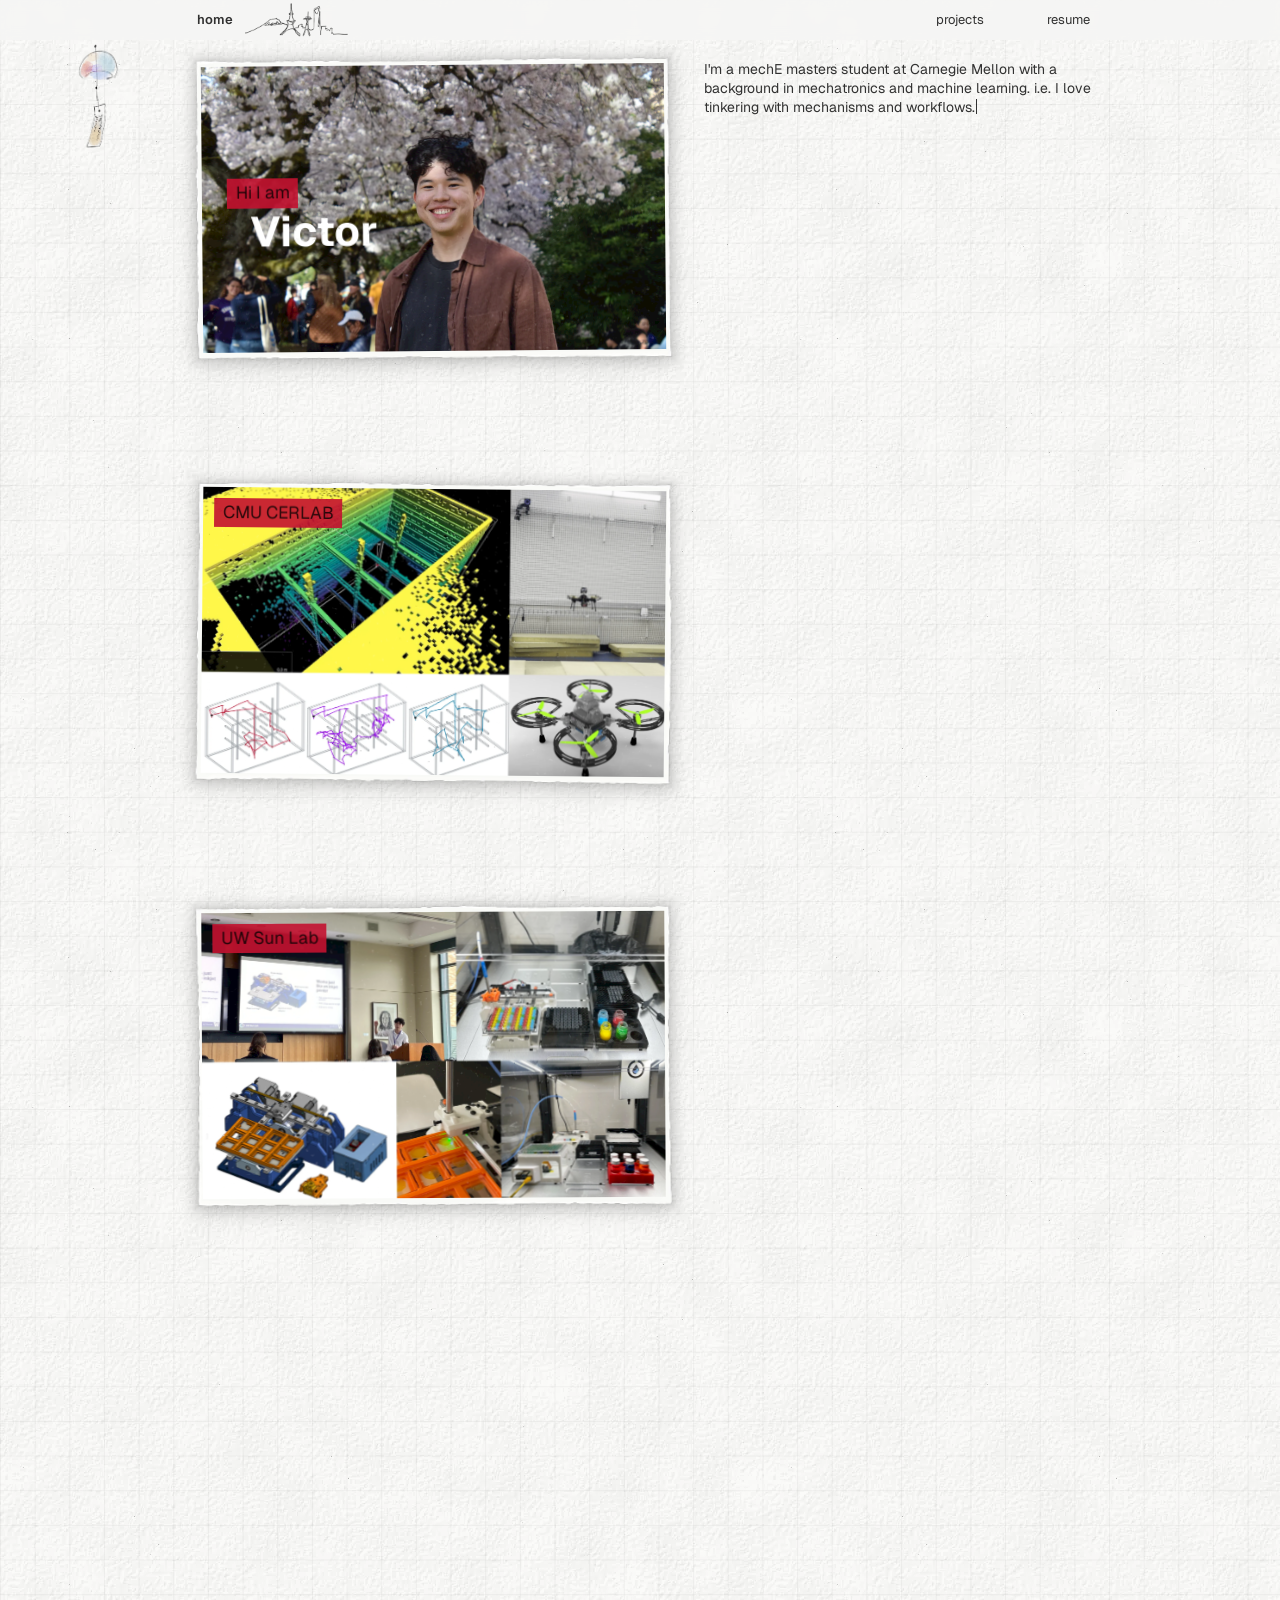
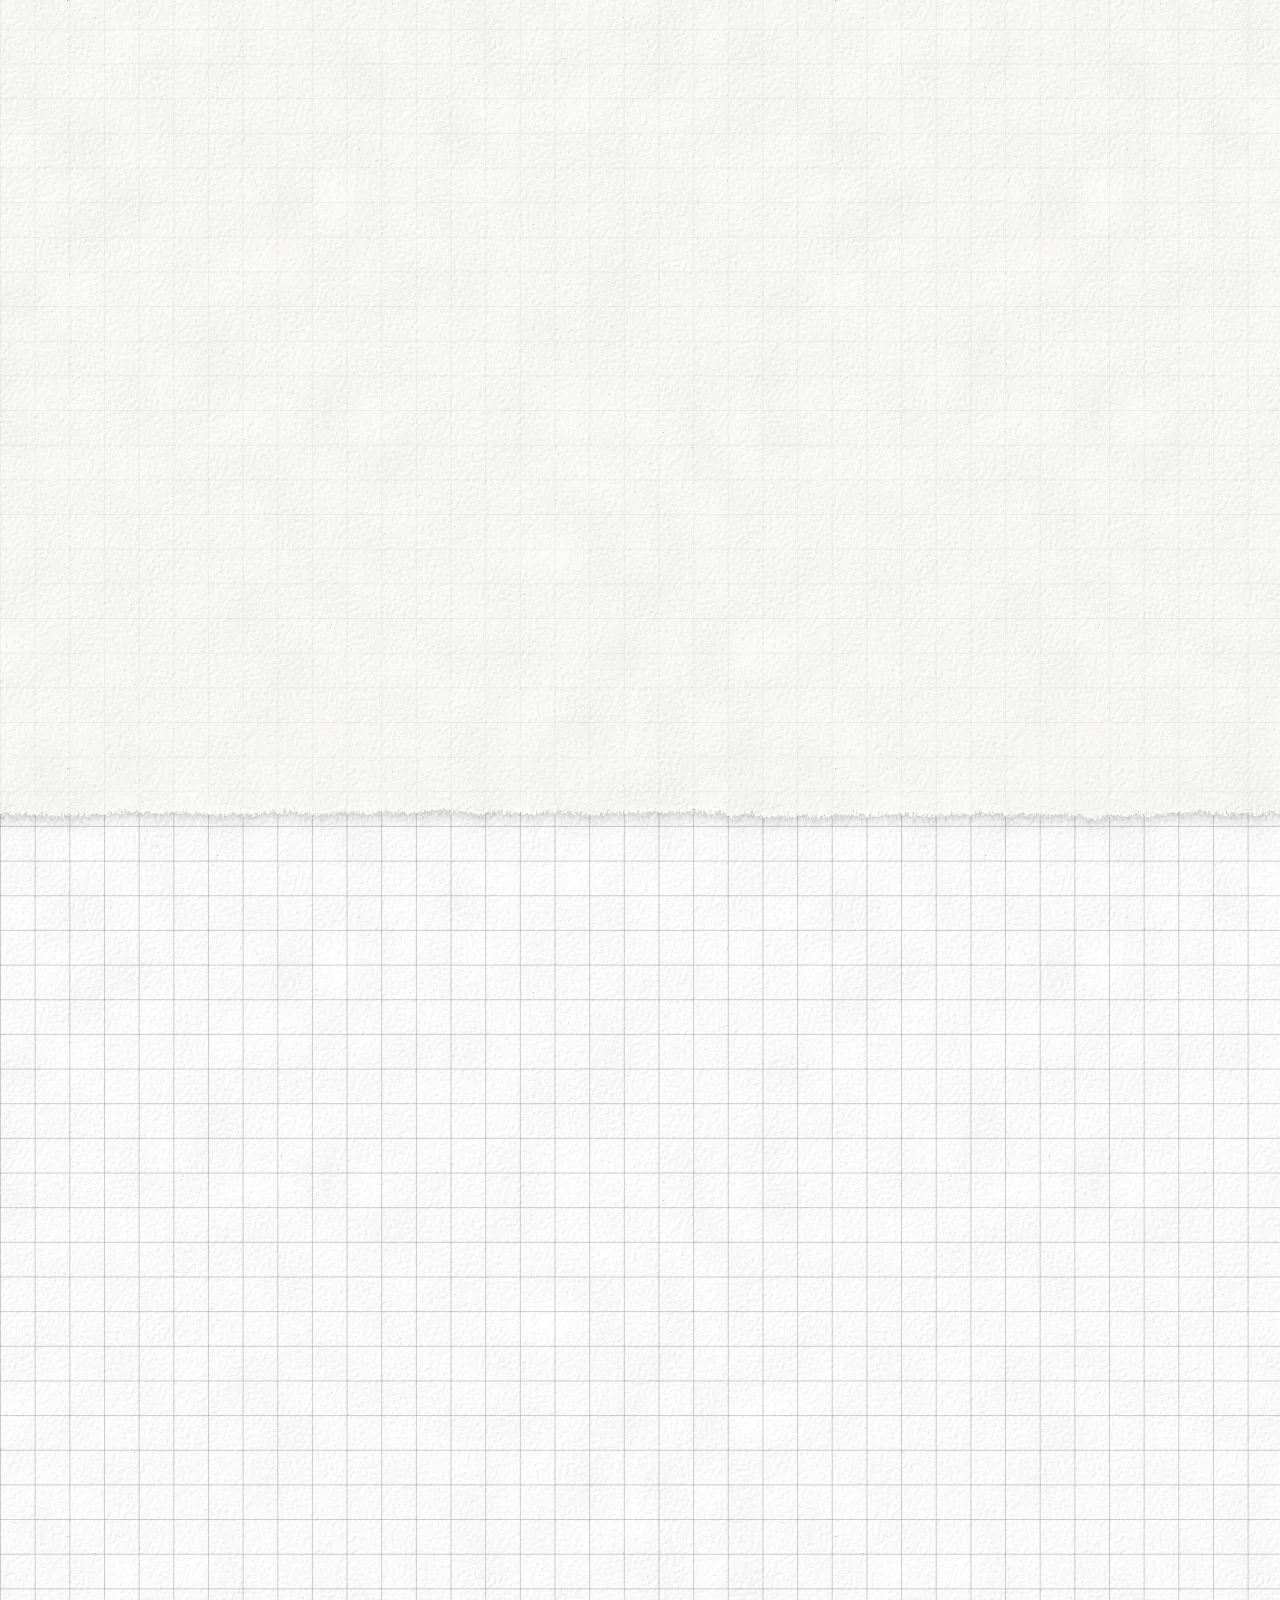
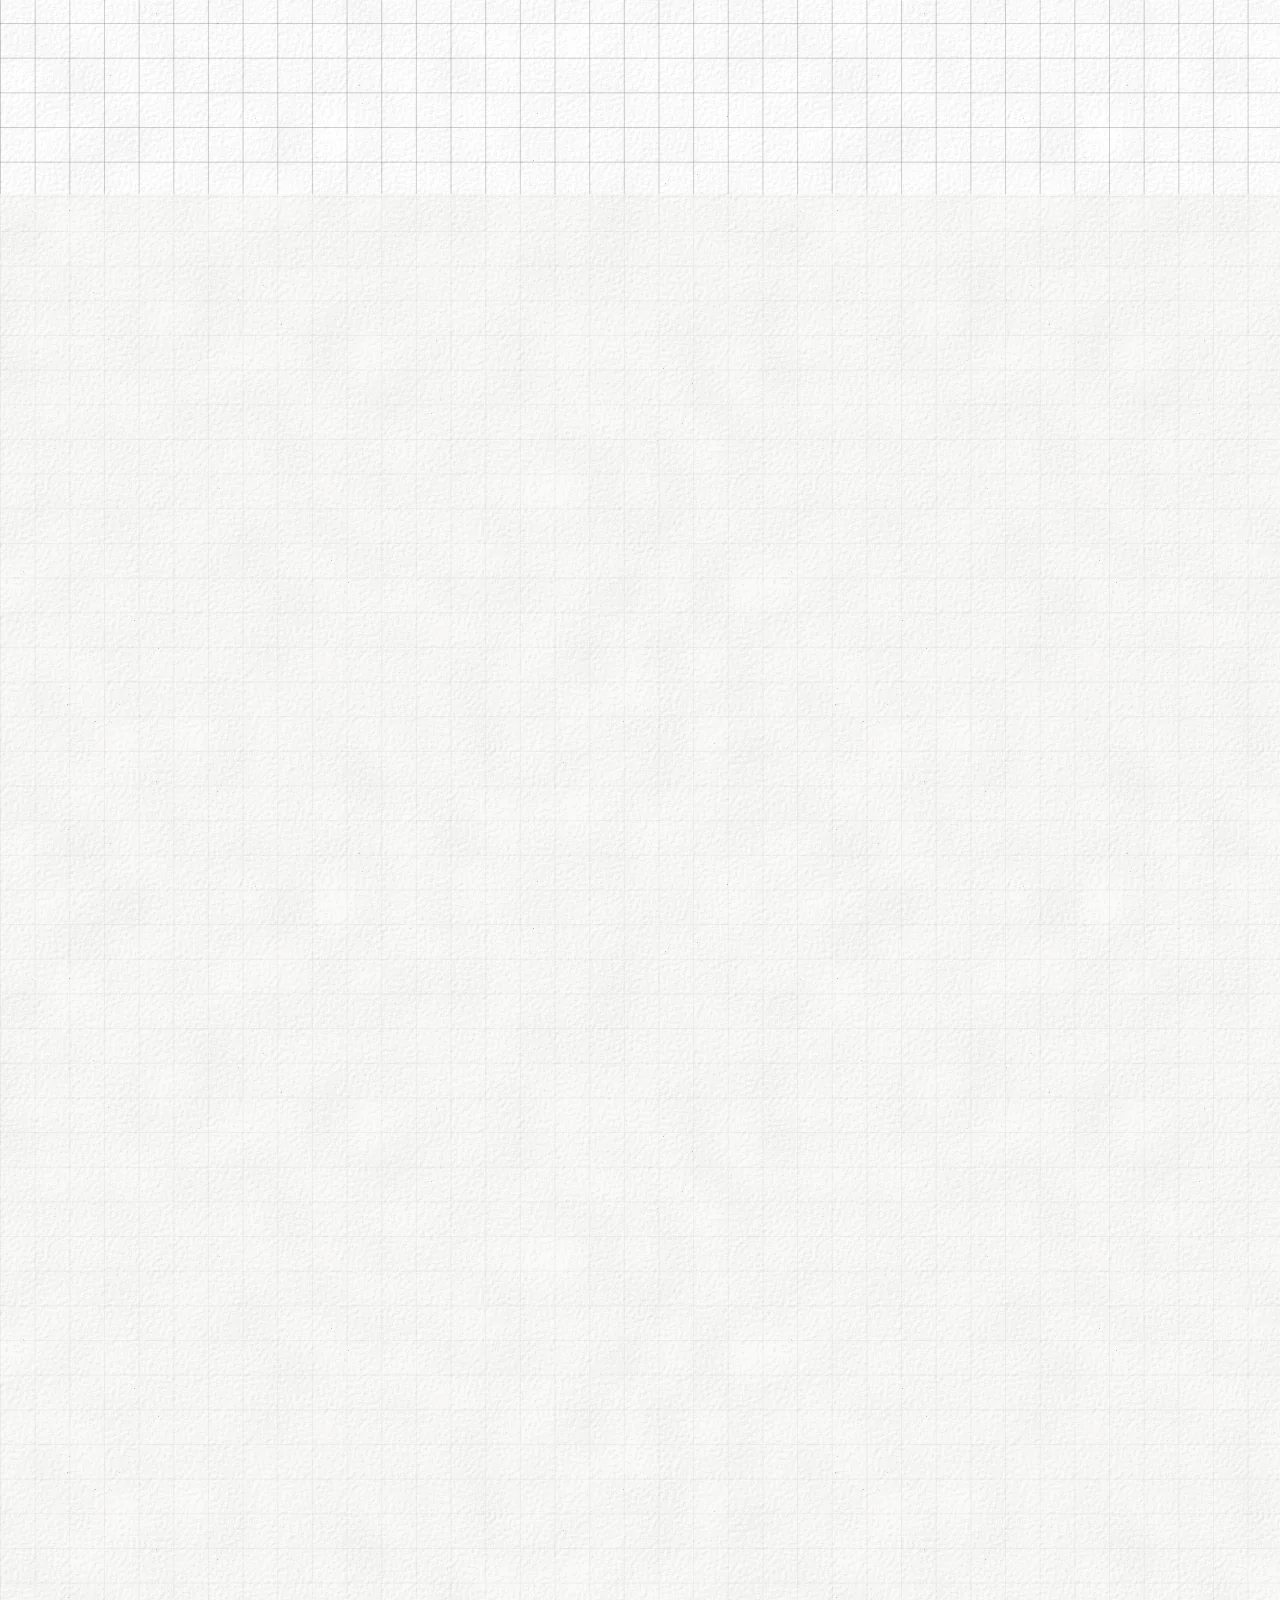
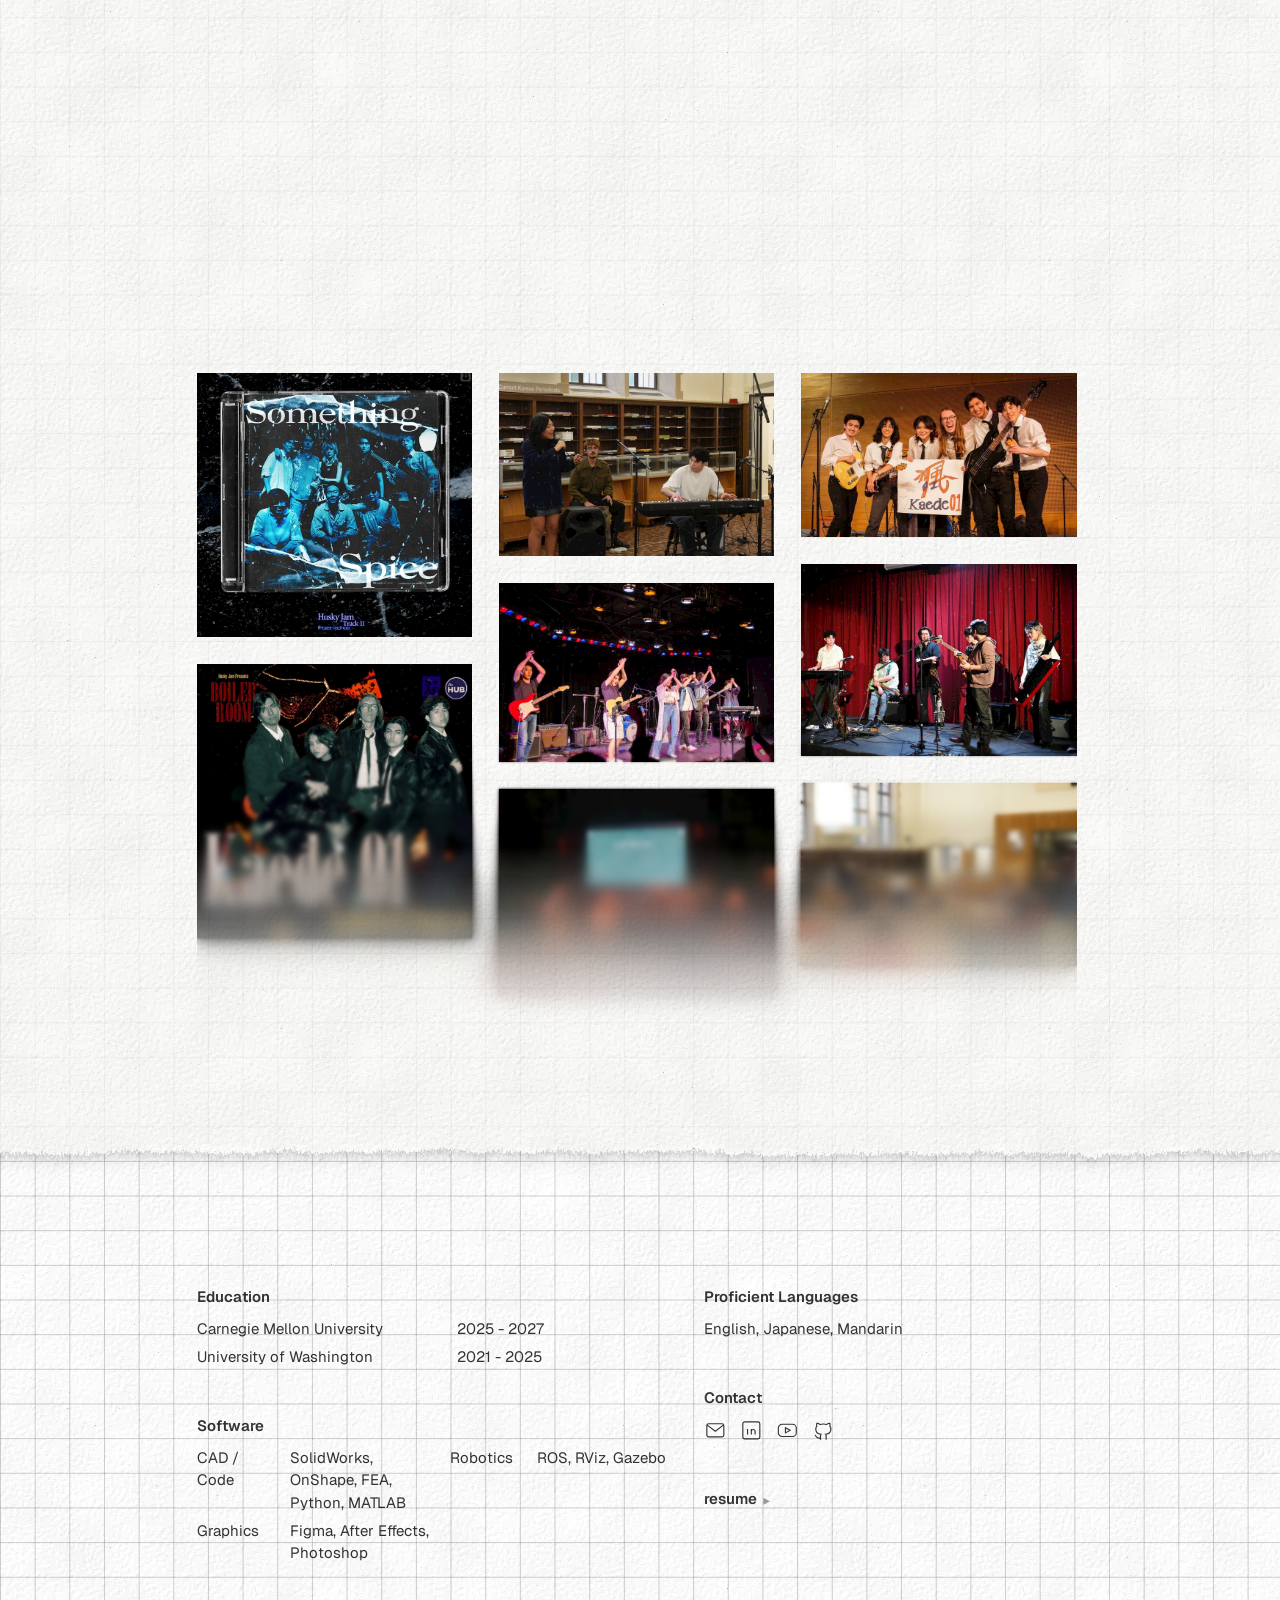
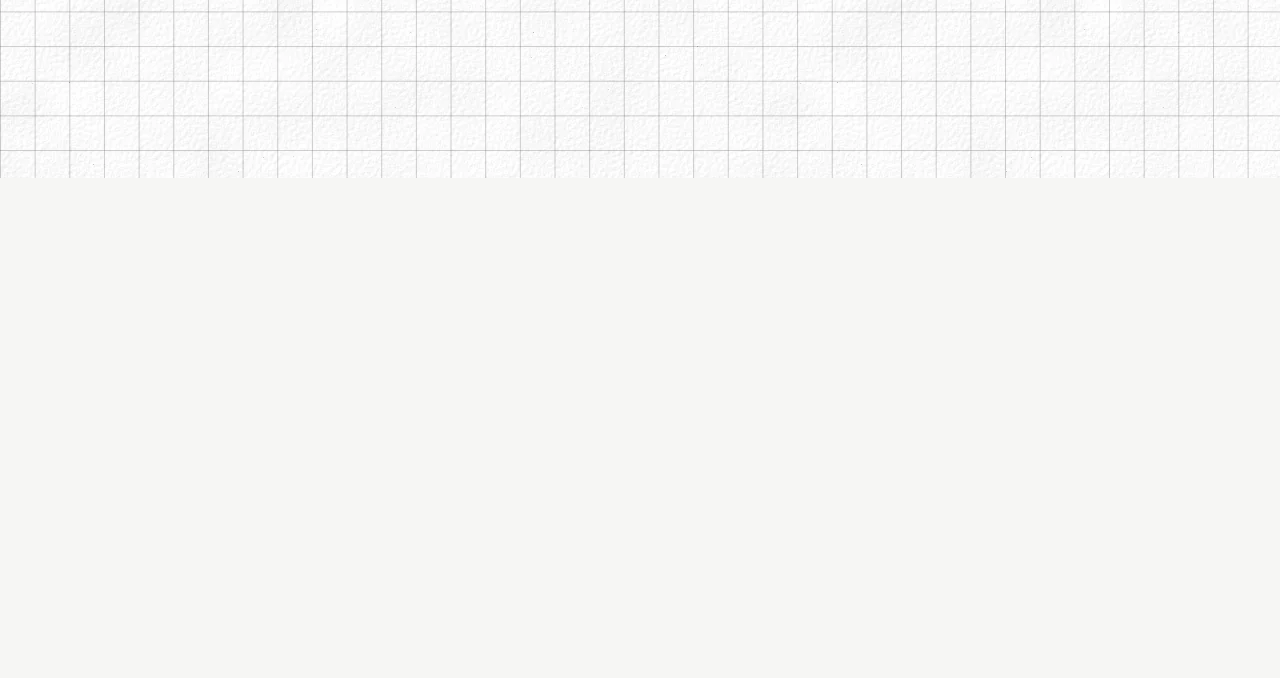
==== commit e06c64b6: "Rewrite project pages, add Sun Lab instructions gallery Update the non-Apple project write-ups, alig" ====
--- a/index.html
+++ b/index.html
@@ -102,7 +102,7 @@
           <div class="cols">
       <div>
         <a style="translate: 1.4rem -8.4rem" class="tile" href="projects/senior-capstone.html"><span class="art"><img class="ink" src="images/cad-1-senior-capstone.webp" width="1400" height="1153" alt="" loading="lazy"></span><span class="over print"><strong>Senior Capstone - Autonomous Cleaning Robot</strong></span></a>
-        <a style="translate: 2.2rem -9.3rem" class="tile" href="projects/lego.html"><span class="art"><img class="ink moving" src="images/cad-3-lego-ump.webp" width="800" height="450" alt="" loading="lazy"></span><span class="over print"><strong>LEGO UMP</strong></span></a>
+        <a style="translate: 2.2rem -9.3rem" class="tile" href="projects/lego.html"><span class="art"><img class="ink moving" src="images/cad-3-lego-ump.webp" width="800" height="450" alt="" loading="lazy"></span><span class="over print"><strong>Rubberband Shell-Ejecting UMP</strong></span></a>
         <a style="translate: 2rem -9.1rem" class="tile" href="projects/kamome.html"><span class="art"><img class="ink" src="images/cad-5-kamome-crop.webp" width="1400" height="1153" alt="" loading="lazy"></span><span class="over print"><strong>Kamome Spectrometer</strong></span></a>
         <a style="translate: 1.8rem -5.4rem" class="tile" href="projects/apple.html"><span class="art"><img class="ink" src="images/cad-7-apple-dc.webp" width="1400" height="788" alt="" loading="lazy"></span><span class="over print"><strong>Apple Design Challenge</strong></span></a>
         <a style="translate: 1.1rem -4.4rem" class="tile" href="projects/lego.html"><span class="art"><img class="ink" src="images/slide-16-9-8.png" width="1400" height="788" alt="" loading="lazy"></span><span class="over print"><strong>Apple Design Challenge</strong></span></a>
@@ -112,9 +112,9 @@
       </div>
       <div>
         <a style="translate: 0.5rem -8.1rem" class="tile" href="projects/senior-capstone.html"><span class="art"><img class="ink" src="images/cad-2-senior-capstone.webp" width="1400" height="901" alt="" loading="lazy"></span><span class="over print"><strong>Senior Capstone - Autonomous Cleaning Robot</strong></span></a>
-        <a style="translate: 1.7rem 2.1rem" class="tile" href="projects/lego.html"><span class="art"><img class="ink moving" src="images/cad-4-lego-m4.webp" width="800" height="450" alt="" loading="lazy"></span><span class="over print"><strong>LEGO M4A4</strong></span></a>
-        <a style="translate: 1.6rem 4.1rem" class="tile" href="projects/kamome.html"><span class="art"><img class="ink moving" src="images/cad-6-kamome-perovskite.webp" width="800" height="450" alt="" loading="lazy"></span><span class="over print"><strong>Kamome - Spectrometer</strong></span></a>
-        <a style="translate: 1.9rem 2.9rem" class="tile" href="projects/phil-up.html"><span class="art"><img class="ink" src="images/cad-8-phil-up.webp" width="1400" height="1153" alt="" loading="lazy"></span><span class="over print"><strong>Phil-Up - Makerspace Robot</strong></span></a>
+        <a style="translate: 1.7rem 2.1rem" class="tile" href="projects/lego.html"><span class="art"><img class="ink moving" src="images/cad-4-lego-m4.webp" width="800" height="450" alt="" loading="lazy"></span><span class="over print"><strong>Working LEGO M4A4</strong></span></a>
+        <a style="translate: 1.6rem 4.1rem" class="tile" href="projects/kamome.html"><span class="art"><img class="ink moving" src="images/cad-6-kamome-perovskite.webp" width="800" height="450" alt="" loading="lazy"></span><span class="over print"><strong>Kamome Spectrometer</strong></span></a>
+        <a style="translate: 2rem 5.8rem" class="tile" href="projects/phil-up.html"><span class="art"><img class="ink" src="images/phil-up-project-thumbnail.webp" width="1400" height="1153" alt="" loading="lazy"></span><span class="over print"><strong>Phil-Up - Makerspace Robot</strong></span></a>
         
         <!-- seen while the logo closes -->
         <a style="translate: -69.3rem 35.7rem" class="tile" href="projects/lego.html"><span class="art"><img class="ink" src="images/9-lego-msr-page.webp" width="1400" height="788" alt="" loading="lazy"></span><span class="over print"><strong>LEGO MSR</strong></span></a>
--- a/site.css
+++ b/site.css
@@ -19,7 +19,11 @@
 h1, h2, h3, strong { font-weight: 600; }
 
 /* printed look */
-.print { filter: url(#print-text); }
+/* letterpress grain only on bold type; regular text stays crisp for reading */
+.print:is(h1, h2, h3, strong, b, .big, .resume-go),
+.print :is(h1, h2, h3, strong, b, a, .skills-title, .ai, .tag-ongoing, .tag-summer) { filter: url(#print-text); }
+.print :is(h1, h2, h3, strong, b, a) :is(strong, b, a) { filter: none; }
+figcaption.print a { filter: none !important; }
 .ink { filter: url(#print-img); }
 .drawing { pointer-events: none; }
 
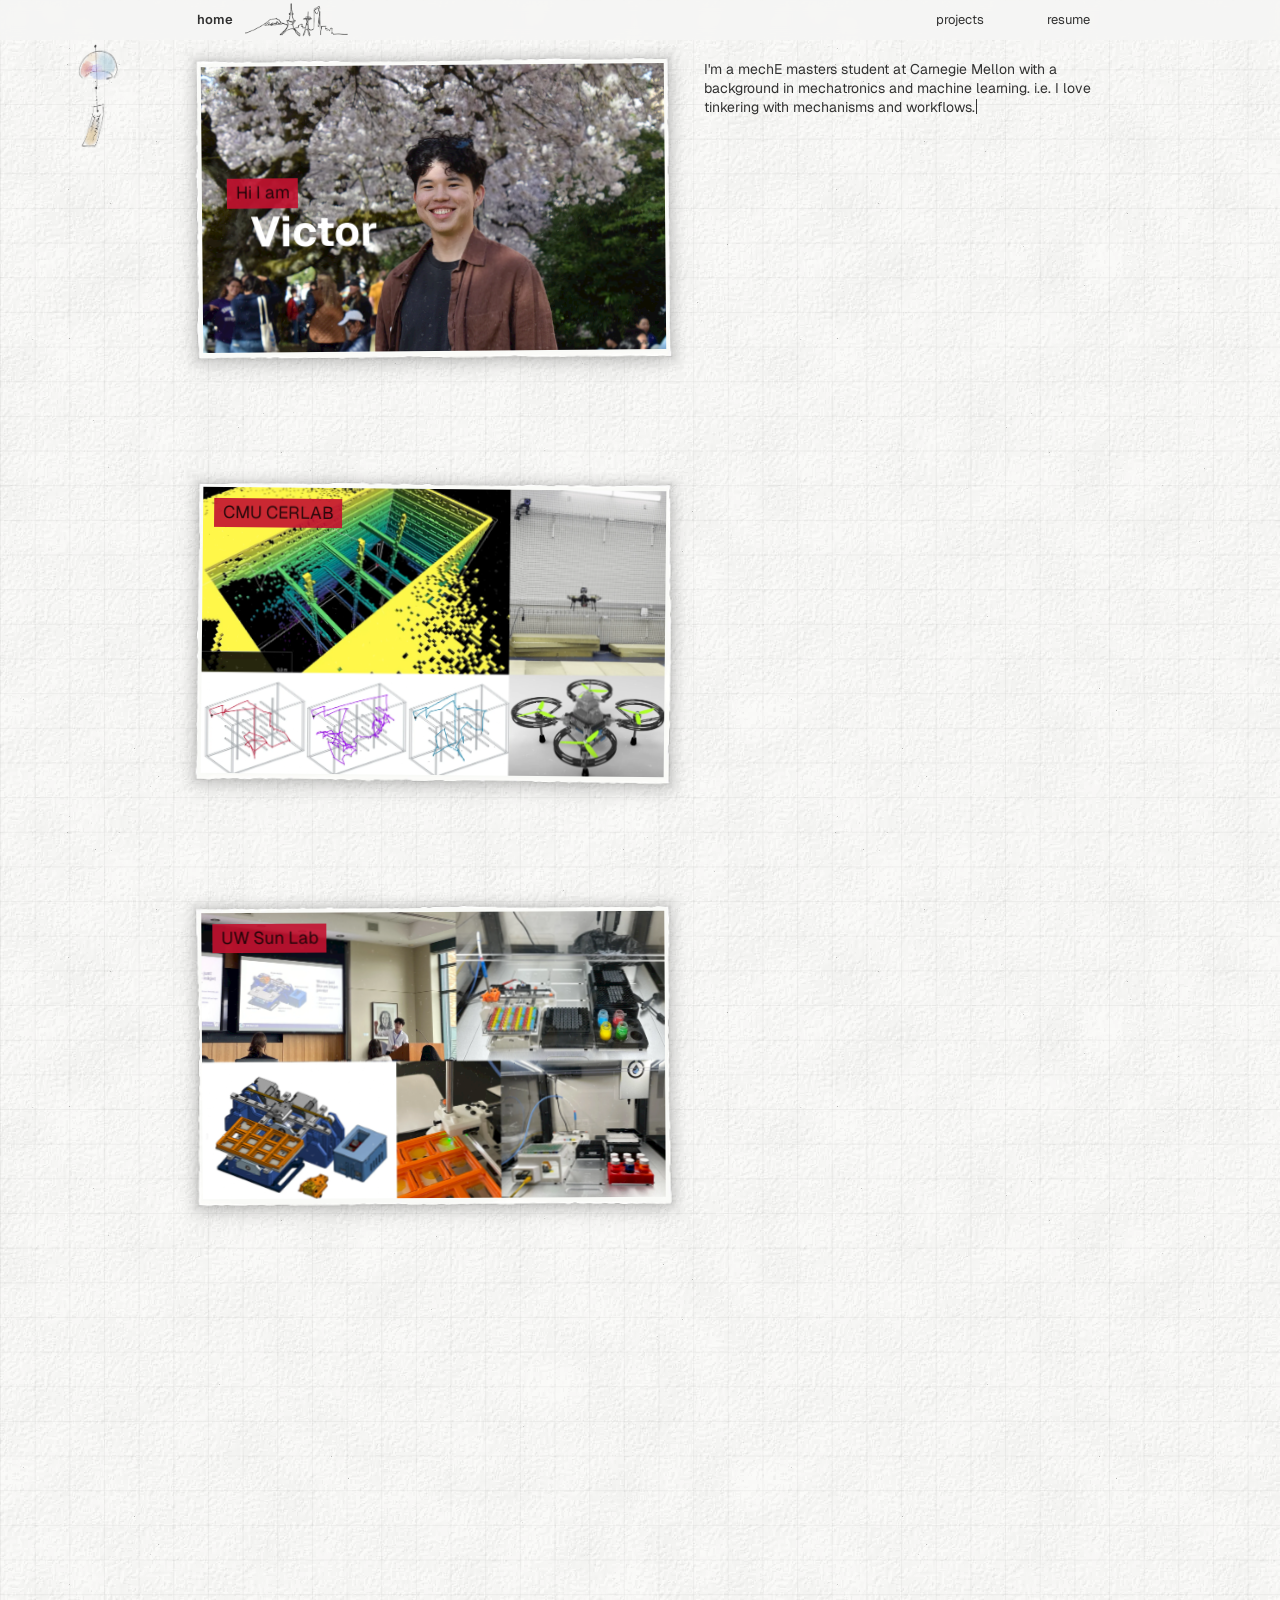
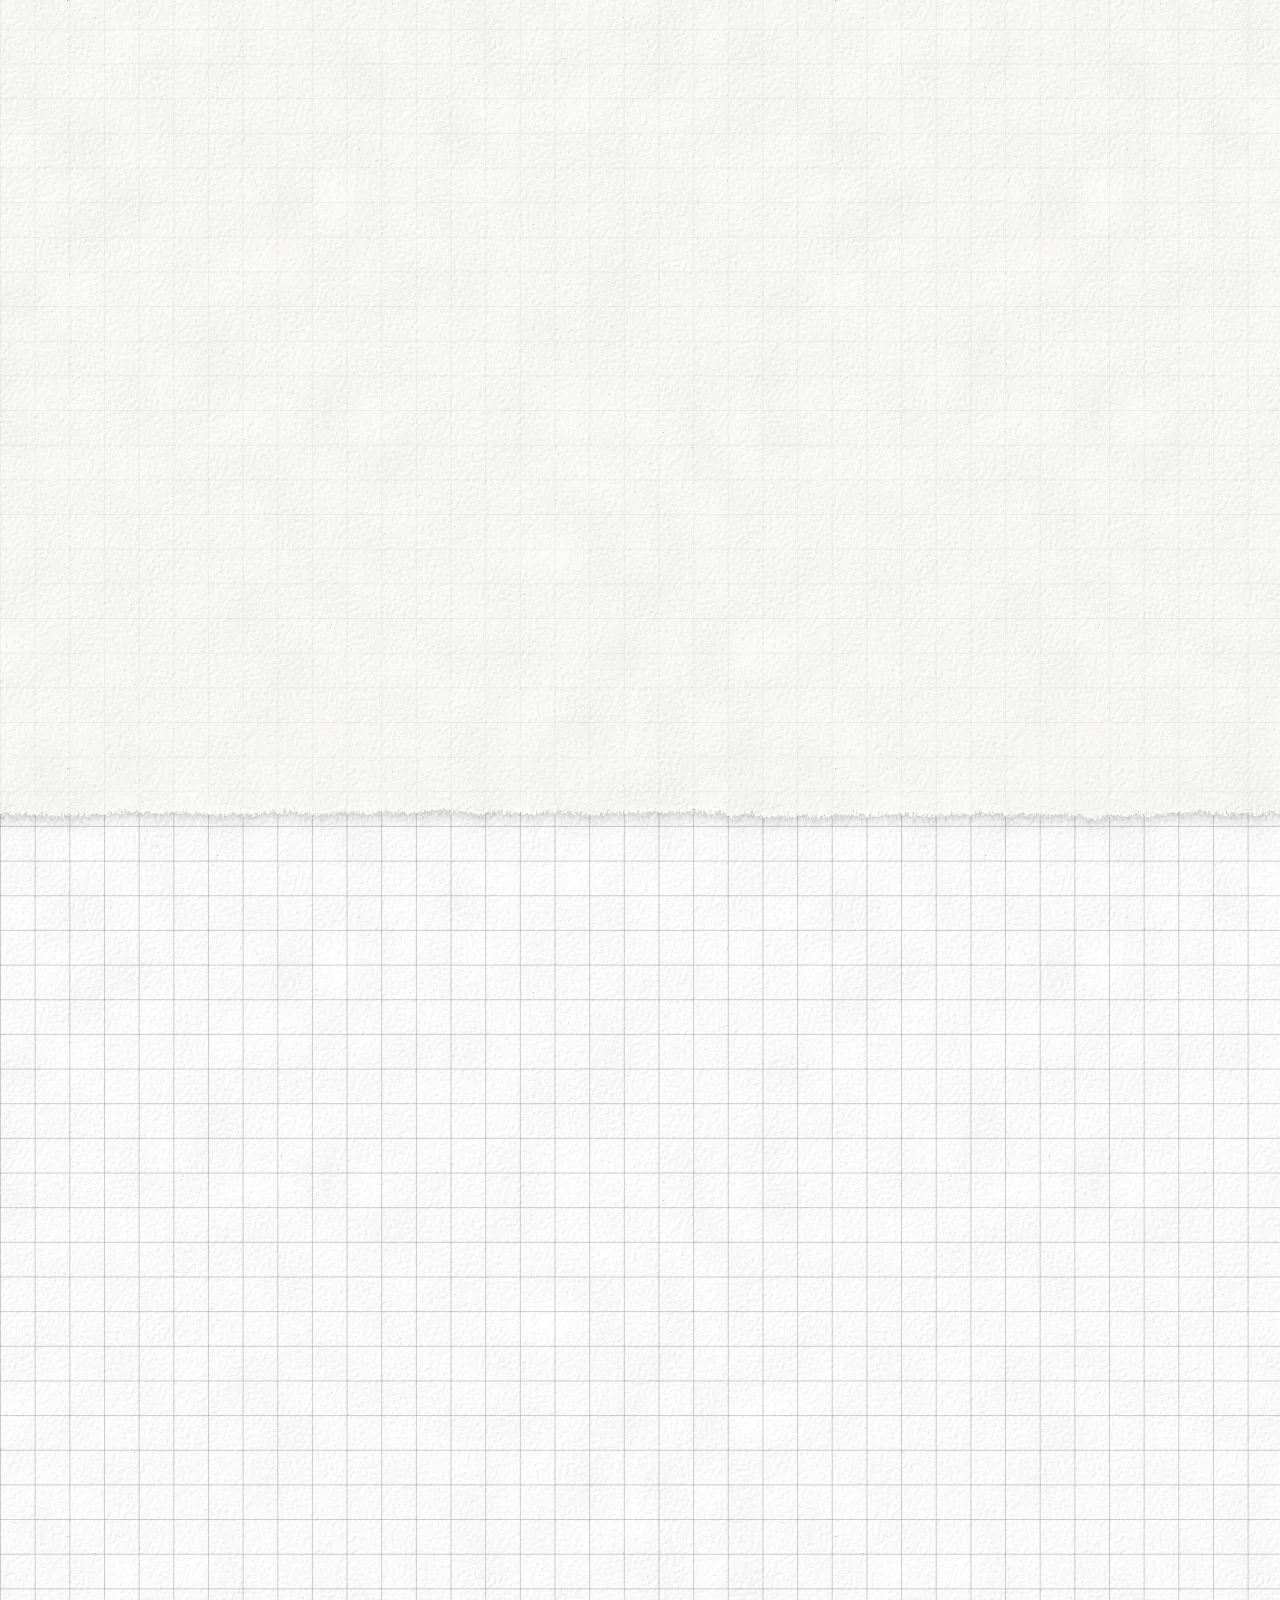
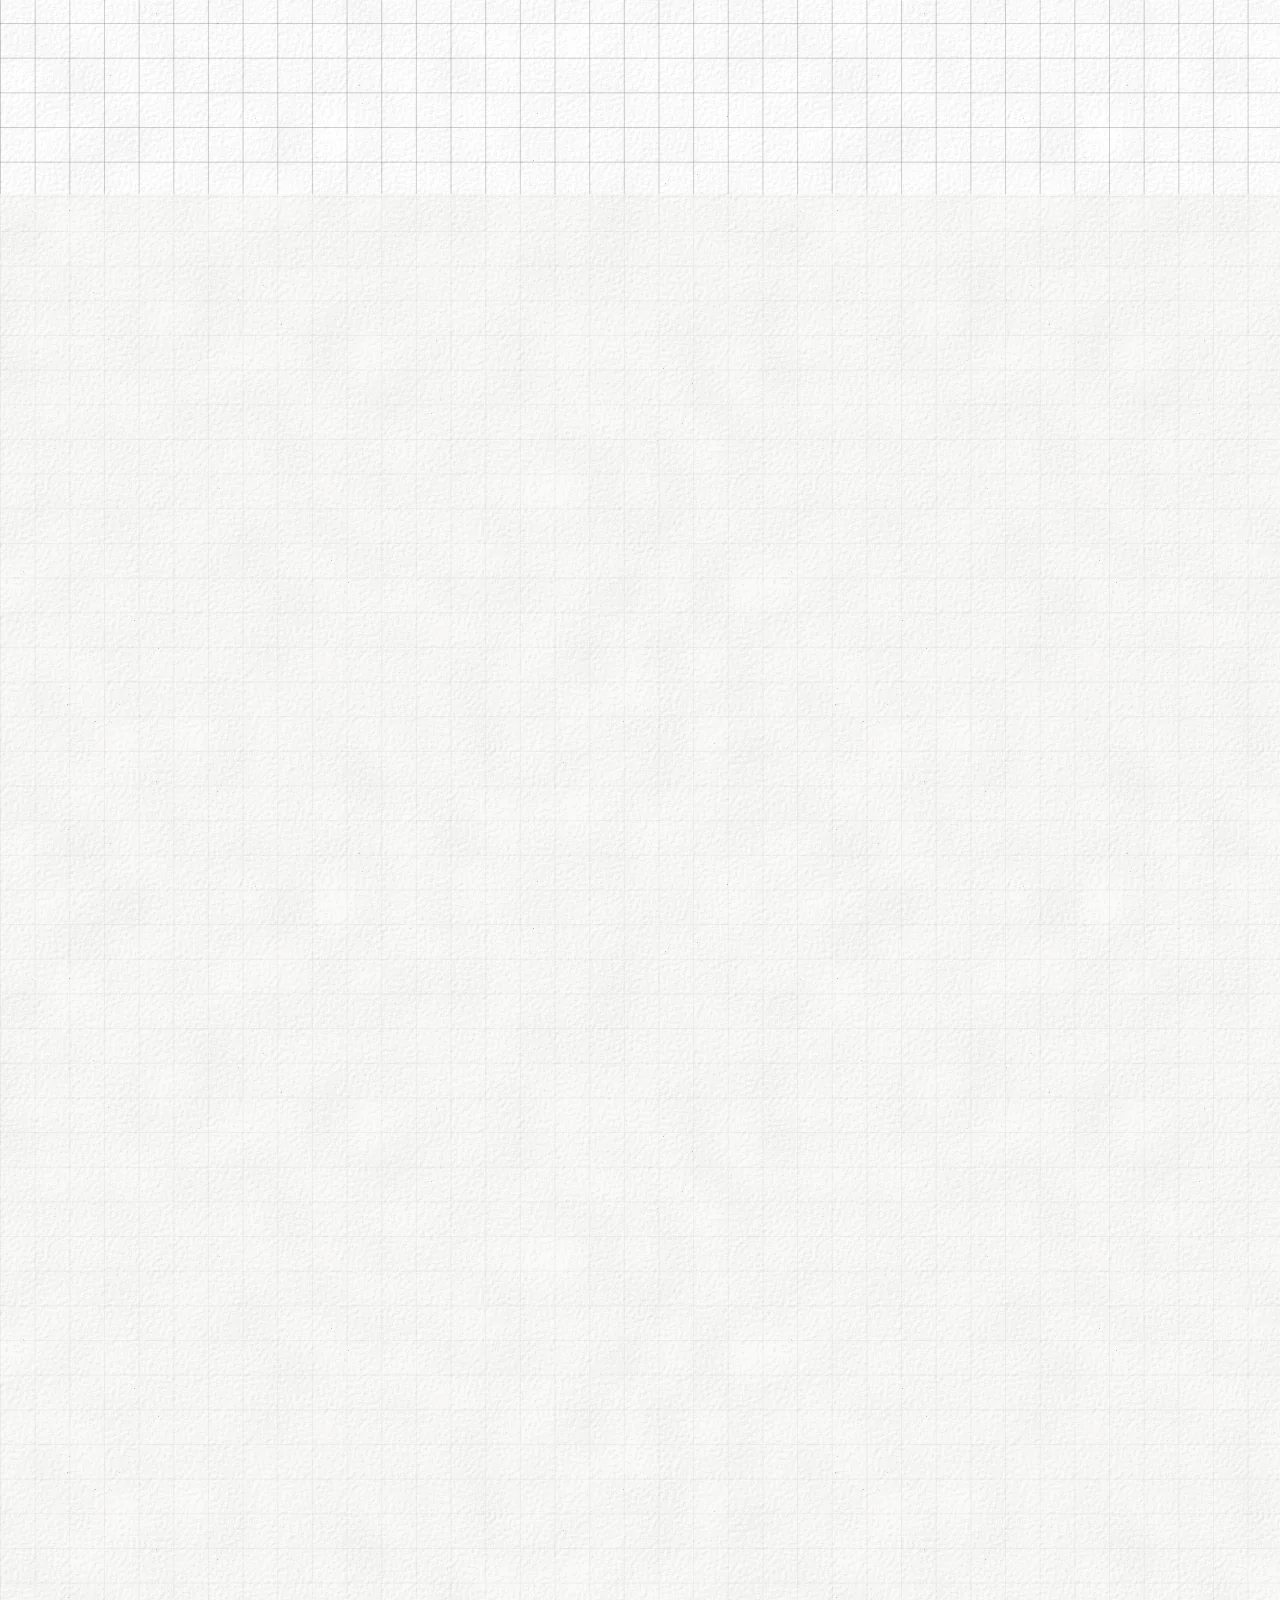
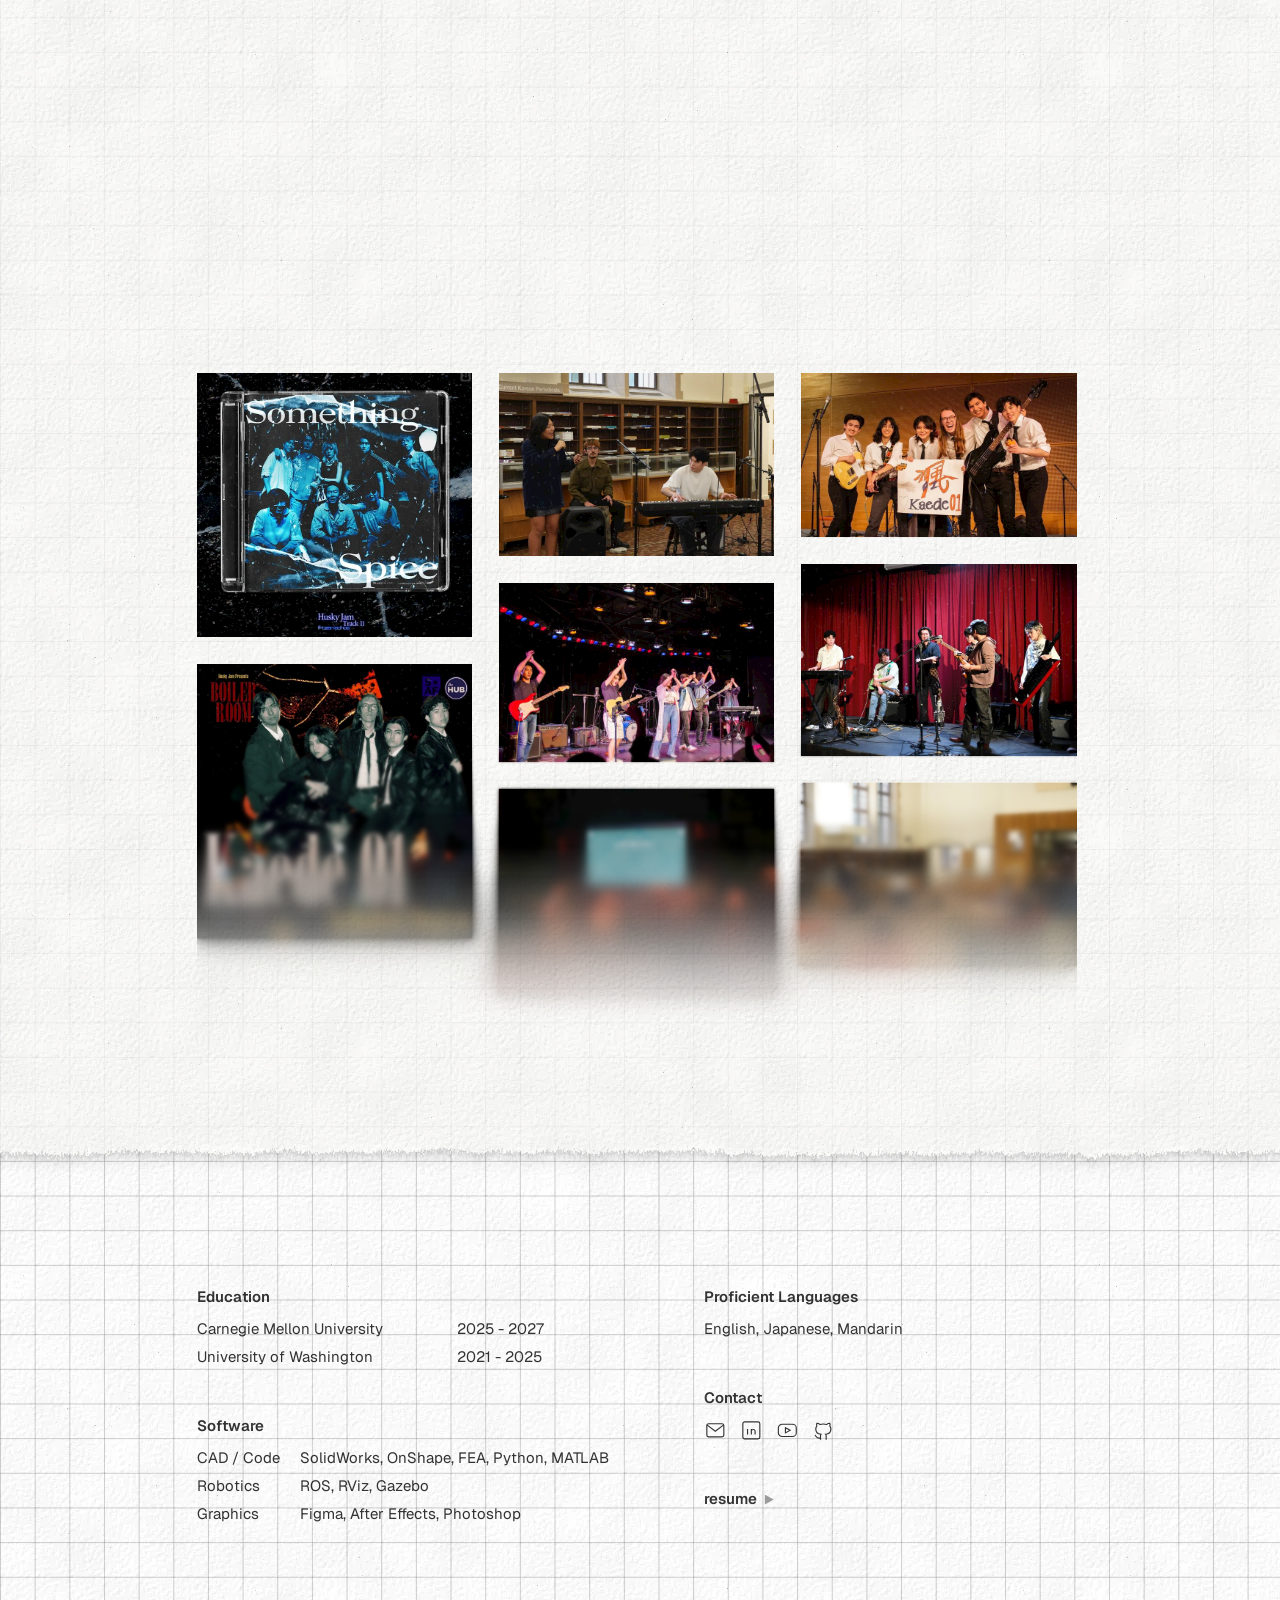
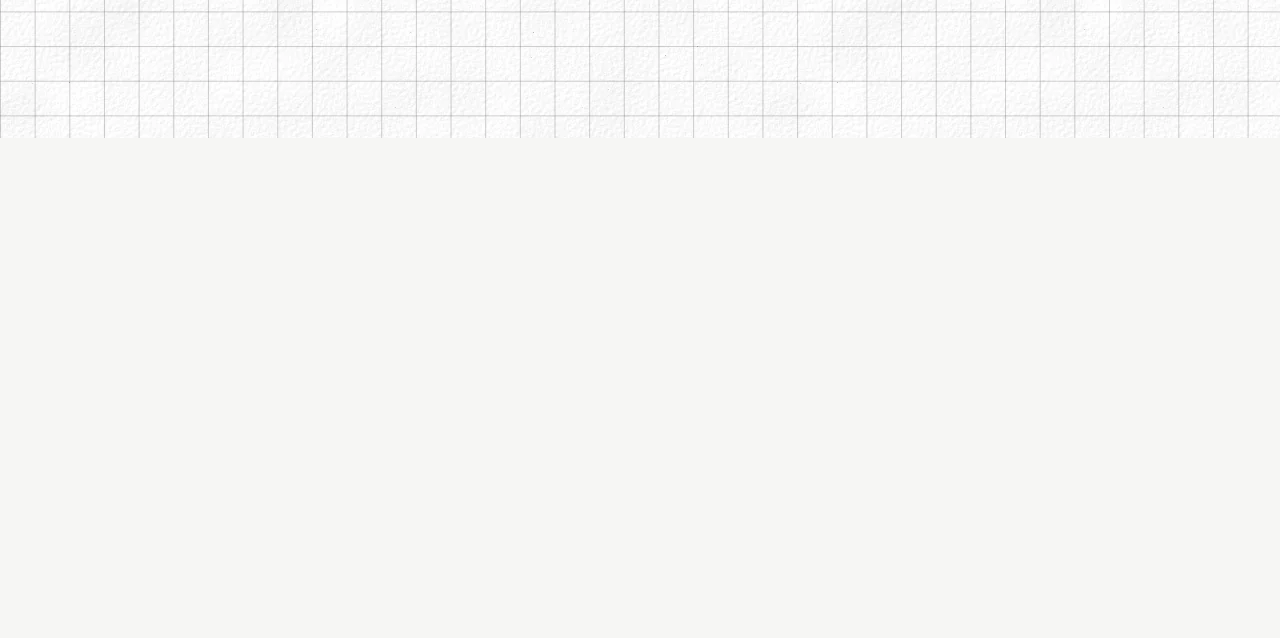
==== commit 39a0360f: "Home: tidy CAD gallery rows, stop skills columns overlapping - CAD gallery: move the two far-offset " ====
--- a/index.html
+++ b/index.html
@@ -106,19 +106,15 @@
         <a style="translate: 2rem -9.1rem" class="tile" href="projects/kamome.html"><span class="art"><img class="ink" src="images/cad-5-kamome-crop.webp" width="1400" height="1153" alt="" loading="lazy"></span><span class="over print"><strong>Kamome Spectrometer</strong></span></a>
         <a style="translate: 1.8rem -5.4rem" class="tile" href="projects/apple.html"><span class="art"><img class="ink" src="images/cad-7-apple-dc.webp" width="1400" height="788" alt="" loading="lazy"></span><span class="over print"><strong>Apple Design Challenge</strong></span></a>
         <a style="translate: 1.1rem -4.4rem" class="tile" href="projects/lego.html"><span class="art"><img class="ink" src="images/slide-16-9-8.png" width="1400" height="788" alt="" loading="lazy"></span><span class="over print"><strong>Apple Design Challenge</strong></span></a>
-        <!-- seen while the logo closes -->
-        <a style="translate: 71.8rem -41.5rem" class="tile" href="projects/kamome.html"><span class="art"><img class="ink" src="images/cad-backup-kamome.webp" width="1400" height="653" alt="" loading="lazy"></span><span class="over print"><strong>Kamome Spectrometer</strong></span></a>
-        <a class="tile" href="projects/lego.html"><span class="art"><img class="ink moving" src="images/cad-backup-lego-ump.webp" width="800" height="450" alt="" loading="lazy"></span><span class="over print"><strong>LEGO UMP</strong></span></a>
+        <a style="translate: 1.1rem -4.4rem" class="tile" href="projects/lego.html"><span class="art"><img class="ink" src="images/9-lego-msr-page.webp" width="1400" height="788" alt="" loading="lazy"></span><span class="over print"><strong>LEGO MSR</strong></span></a>
       </div>
       <div>
         <a style="translate: 0.5rem -8.1rem" class="tile" href="projects/senior-capstone.html"><span class="art"><img class="ink" src="images/cad-2-senior-capstone.webp" width="1400" height="901" alt="" loading="lazy"></span><span class="over print"><strong>Senior Capstone - Autonomous Cleaning Robot</strong></span></a>
         <a style="translate: 1.7rem 2.1rem" class="tile" href="projects/lego.html"><span class="art"><img class="ink moving" src="images/cad-4-lego-m4.webp" width="800" height="450" alt="" loading="lazy"></span><span class="over print"><strong>Working LEGO M4A4</strong></span></a>
         <a style="translate: 1.6rem 4.1rem" class="tile" href="projects/kamome.html"><span class="art"><img class="ink moving" src="images/cad-6-kamome-perovskite.webp" width="800" height="450" alt="" loading="lazy"></span><span class="over print"><strong>Kamome Spectrometer</strong></span></a>
         <a style="translate: 2rem 5.8rem" class="tile" href="projects/phil-up.html"><span class="art"><img class="ink" src="images/phil-up-project-thumbnail.webp" width="1400" height="1153" alt="" loading="lazy"></span><span class="over print"><strong>Phil-Up - Makerspace Robot</strong></span></a>
-        
-        <!-- seen while the logo closes -->
-        <a style="translate: -69.3rem 35.7rem" class="tile" href="projects/lego.html"><span class="art"><img class="ink" src="images/9-lego-msr-page.webp" width="1400" height="788" alt="" loading="lazy"></span><span class="over print"><strong>LEGO MSR</strong></span></a>
-        <a style="translate: 2.2rem -3.1rem" class="tile" href="projects/lego.html"><span class="art"><img class="ink moving" src="images/backup-lego-ump.gif" width="800" height="450" alt="" loading="lazy"></span><span class="over print"><strong>LEGO UMP</strong></span></a>
+        <a style="translate: 2rem 5.8rem" class="tile" href="projects/kamome.html"><span class="art"><img class="ink" src="images/cad-backup-kamome.webp" width="1400" height="653" alt="" loading="lazy"></span><span class="over print"><strong>Kamome Spectrometer</strong></span></a>
+        <a style="translate: 2rem 5.8rem" class="tile" href="projects/lego.html"><span class="art"><img class="ink moving" src="images/backup-lego-ump.gif" width="800" height="450" alt="" loading="lazy"></span><span class="over print"><strong>LEGO UMP</strong></span></a>
       </div>
     </div>
         </div>
--- a/site.css
+++ b/site.css
@@ -7,6 +7,7 @@
   --red: rgba(196, 18, 48, .9);
   --ph: #d6d6d6;
   --t: max(13px, 1.6rem);
+  --small: calc(var(--t) * .8125); /* captions, dates, skills: always the same step below body text */
 }
 * { box-sizing: border-box; margin: 0; padding: 0; }
 body {
@@ -42,9 +43,9 @@
 .nav .n-projects { right: calc(100% - 157rem + 7ch); }
 
 /* small triangle beside a link */
-.tri { display: inline-block; width: 1.09rem; height: .98rem; margin-left: .3rem; fill: rgba(0, 0, 0, .38); vertical-align: .02em; }
+.tri { display: inline-block; width: .68em; height: .61em; margin-left: .19em; fill: rgba(0, 0, 0, .38); vertical-align: .02em; }
 .tri.right { transform: rotate(90deg); }
-.tri.left { margin: 0 .3rem 0 0; transform: rotate(-90deg); }
+.tri.left { margin: 0 .19em 0 0; transform: rotate(-90deg); }
 
 /* abstract arrow */
 .arrow { display: inline-block; flex: none; width: 6.4rem; height: 4.6rem; color: rgba(0, 0, 0, .42); transition: color .2s, transform .2s; }
@@ -88,5 +89,4 @@
   /* no hover on a phone: titles stay hidden, and a tap goes straight to the page */
   .tile:hover .art { filter: none; transform: none; }
   .tile:hover .over { opacity: 0; }
-  .tri { width: 9px; height: 8px; }
 }
--- a/home.css
+++ b/home.css
@@ -143,9 +143,12 @@
 }
 .about h3 { margin: 7rem 0 1.4rem; font-size: inherit; }
 .about > div > div:first-child h3 { margin-top: 0; }
-.rows { display: grid; column-gap: 3rem; row-gap: .8rem; }
-.rows.edu { grid-template-columns: 36rem auto; }
-.rows.soft { grid-template-columns: 11rem 21rem 10rem auto; }
+.rows { display: grid; column-gap: max(3rem, 1em); row-gap: .8rem; }
+.rows.edu { grid-template-columns: minmax(max-content, 36rem) auto; }
+/* the label columns never shrink below their words, and the lists wrap instead of running into the next column */
+.rows.soft { grid-template-columns: minmax(max-content, 11rem) minmax(0, 21rem) minmax(max-content, 10rem) minmax(0, 1fr); }
+/* narrower windows: one label and its list per line */
+@media (max-width: 1600px) { .rows.soft { grid-template-columns: max-content minmax(0, 1fr); } }
 .contact { display: flex; gap: 2rem; }
 .contact svg { display: block; width: 3.4rem; height: 3.4rem; fill: none; stroke: currentColor; stroke-width: 1.2; }
 .contact a:hover { color: #c41230; }
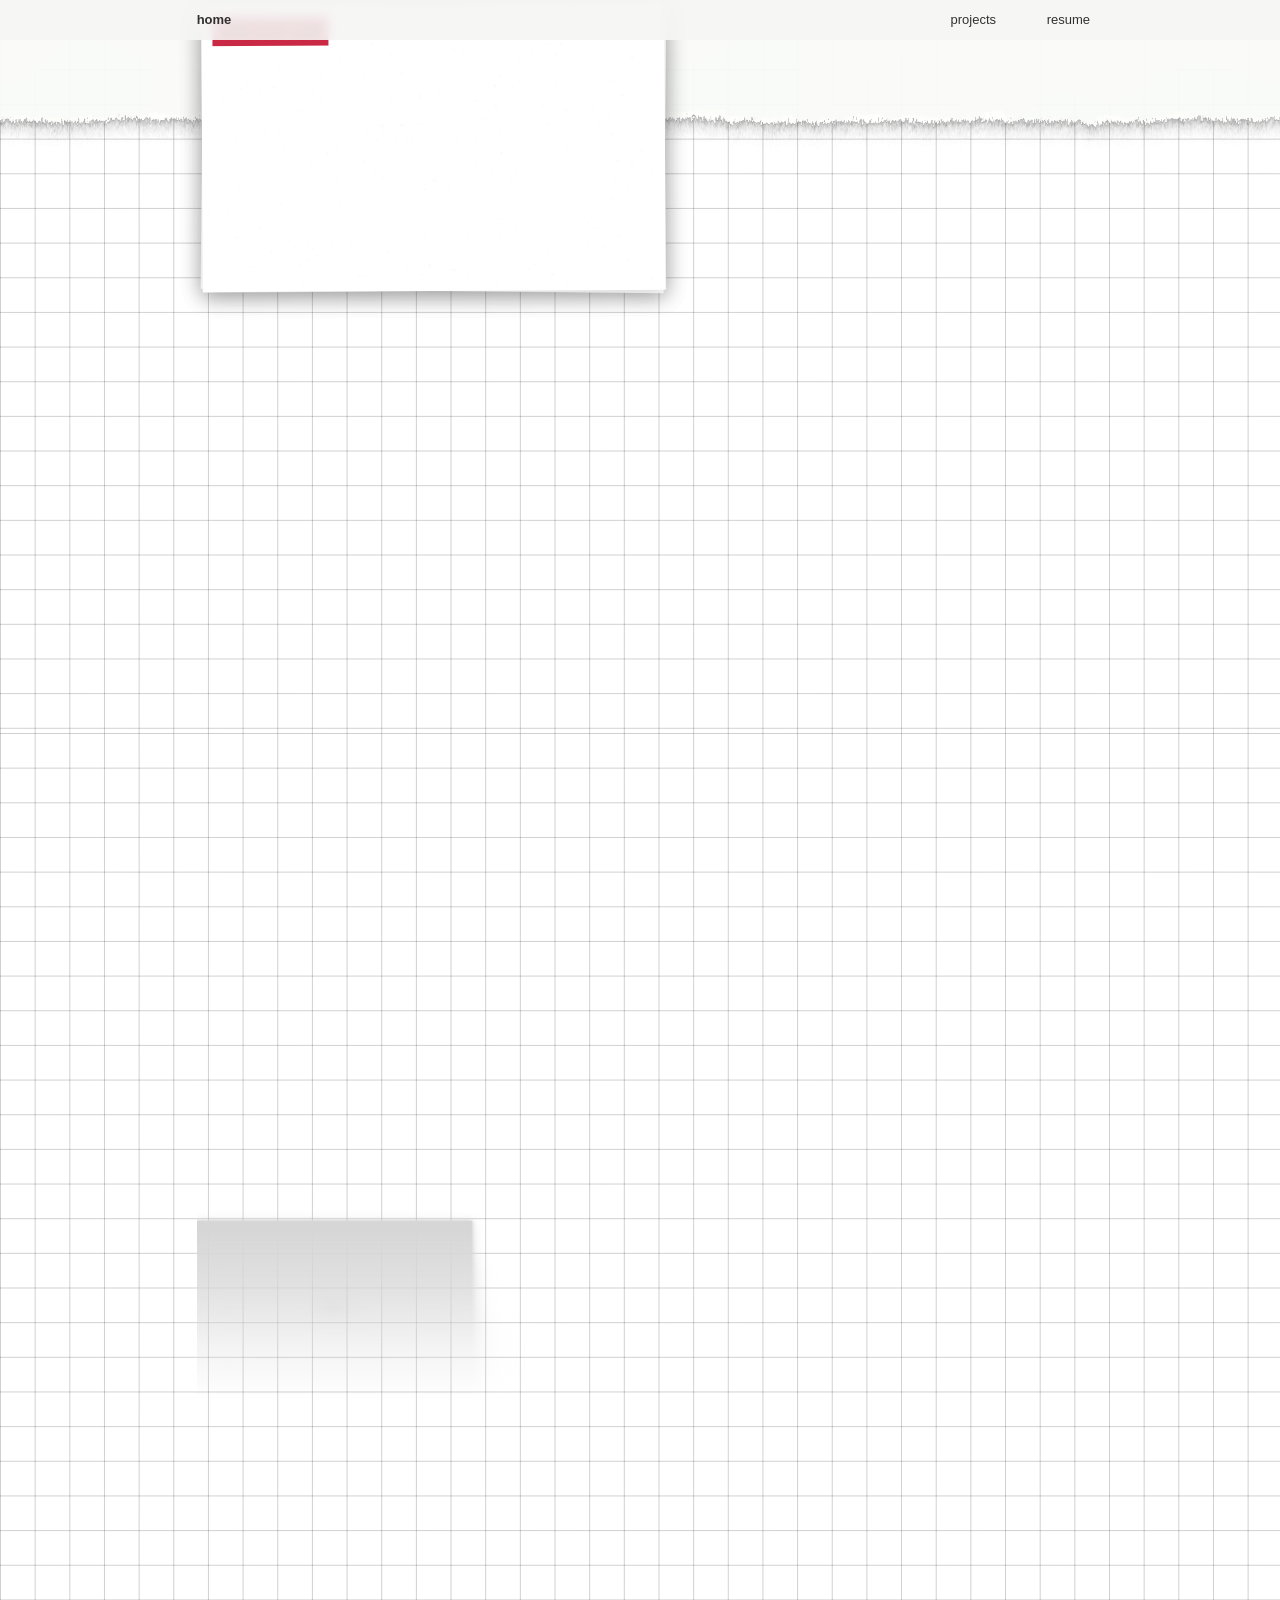
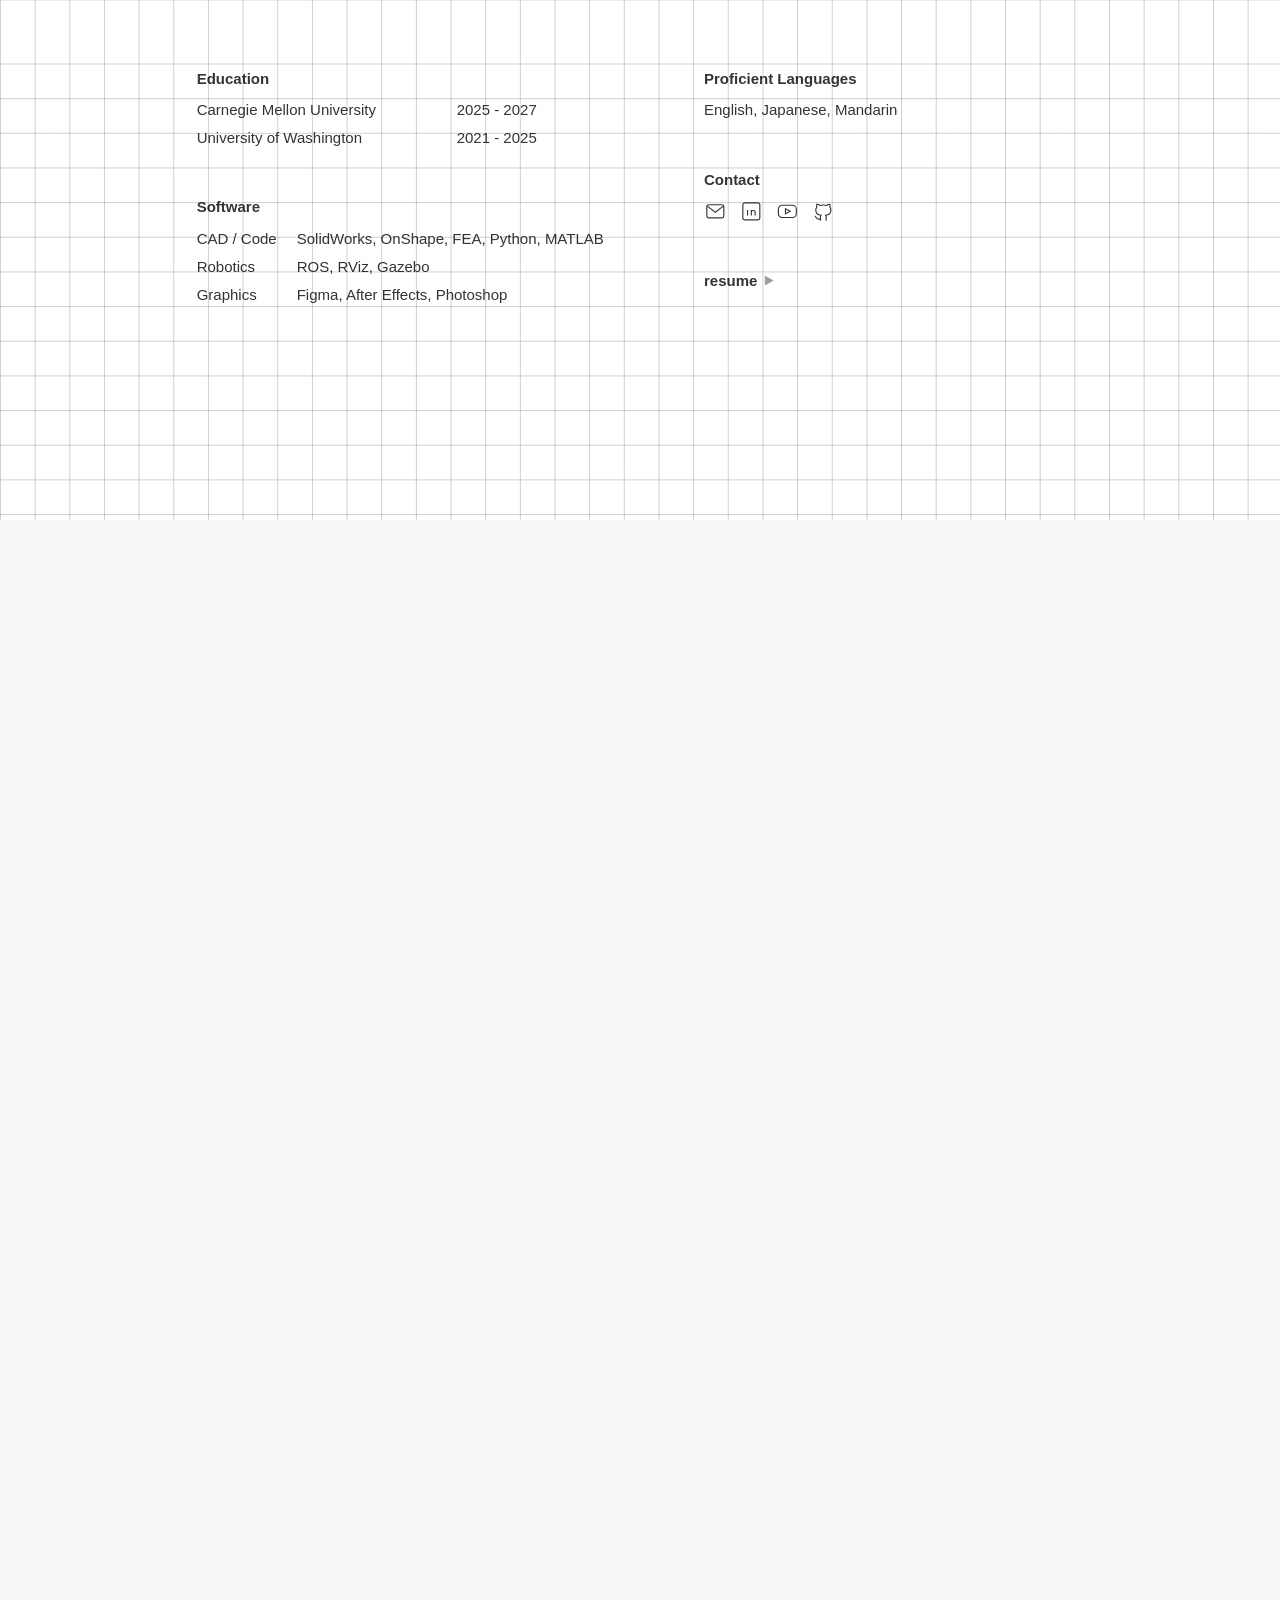
==== commit 0918940a: "Home: circle instead of the Apple logo; "this summer at Apple" The CAD gallery now closes into a pla" ====
--- a/index.html
+++ b/index.html
@@ -55,7 +55,7 @@
           <span class="extra links"><a href="resume.html">resume <svg class="tri right" viewBox="0 0 10 9" aria-hidden="true"><path d="M0 9 L5 0 L10 9 Z"/></svg></a><a href="projects/apple.html">this summer <svg class="tri right" viewBox="0 0 10 9" aria-hidden="true"><path d="M0 9 L5 0 L10 9 Z"/></svg></a></span>
           <a class="extra more" id="more" href="projects.html">read more <svg class="tri right" viewBox="0 0 10 9" aria-hidden="true"><path d="M0 9 L5 0 L10 9 Z"/></svg></a>
           <a class="extra see" href="projects.html">see more <svg class="tri right" viewBox="0 0 10 9" aria-hidden="true"><path d="M0 9 L5 0 L10 9 Z"/></svg></a>
-          <a class="extra summer" href="projects/apple.html"><span class="lg" id="logo-end"></span>what i did this summer <svg class="tri right" viewBox="0 0 10 9" aria-hidden="true"><path d="M0 9 L5 0 L10 9 Z"/></svg></a>
+          <a class="extra summer" href="projects/apple.html"><span class="lg" id="logo-end" aria-hidden="true"></span>this summer at Apple <svg class="tri right" viewBox="0 0 10 9" aria-hidden="true"><path d="M0 9 L5 0 L10 9 Z"/></svg></a>
         </div>
       </div>
     </div>
--- a/home.css
+++ b/home.css
@@ -64,7 +64,8 @@
 .overlay[data-beat="cerlab"] .more, .overlay[data-beat="sun"] .more,
 .overlay[data-beat="cad"] .see, .overlay[data-beat="apple"] .summer { opacity: 1; pointer-events: auto; transition: opacity .3s; }
 .summer { top: 4.8rem; }
-.lg { flex: none; width: 2.8rem; height: 2.8rem; margin-right: .5rem; background: var(--ink); opacity: 0; -webkit-mask: var(--logo) center / contain no-repeat; mask: var(--logo) center / contain no-repeat; }
+/* invisible spot the closing circle shrinks into, just before the link text */
+.lg { flex: none; width: 2.8rem; height: 2.8rem; margin-right: .5rem; opacity: 0; }
 
 .media { position: relative; aspect-ratio: 16 / 9; margin-top: 2.4rem; }
 .media-set { position: absolute; inset: 0; display: grid; opacity: 0; pointer-events: none; transition: opacity .4s; }
@@ -94,11 +95,11 @@
 .view:not(:first-child) .chip { left: 2.4rem; top: 2.4rem; }
 .big { position: absolute; left: 8rem; top: 22.4rem; color: #fff; font-size: 6.3rem; font-weight: 700; line-height: 1; white-space: nowrap; }
 
-/* ========================= 2. one gallery, seen through the logo as it shrinks ========================= */
+/* ========================= 2. one gallery, seen through a circle as it shrinks ========================= */
 .cad { position: relative; z-index: 1; }
 .pin { position: sticky; top: 0; height: 100vh; overflow: hidden; }
-/* the bare grid and the gallery travel together inside the logo; tracing paper is what's left outside it */
-/* a mask cuts off its own shadow, so the shadow goes on a wrapper, and only once the logo is closing */
+/* the bare grid and the gallery travel together inside the circle; tracing paper is what's left outside it */
+/* a mask cuts off its own shadow, so the shadow goes on a wrapper, and only once the circle is closing */
 .window-shadow { position: absolute; inset: 0; pointer-events: none; }
 .window-shadow.closing { filter: drop-shadow(0 .6rem 2rem rgba(0, 0, 0, var(--shadow, .32))); }
 .window {
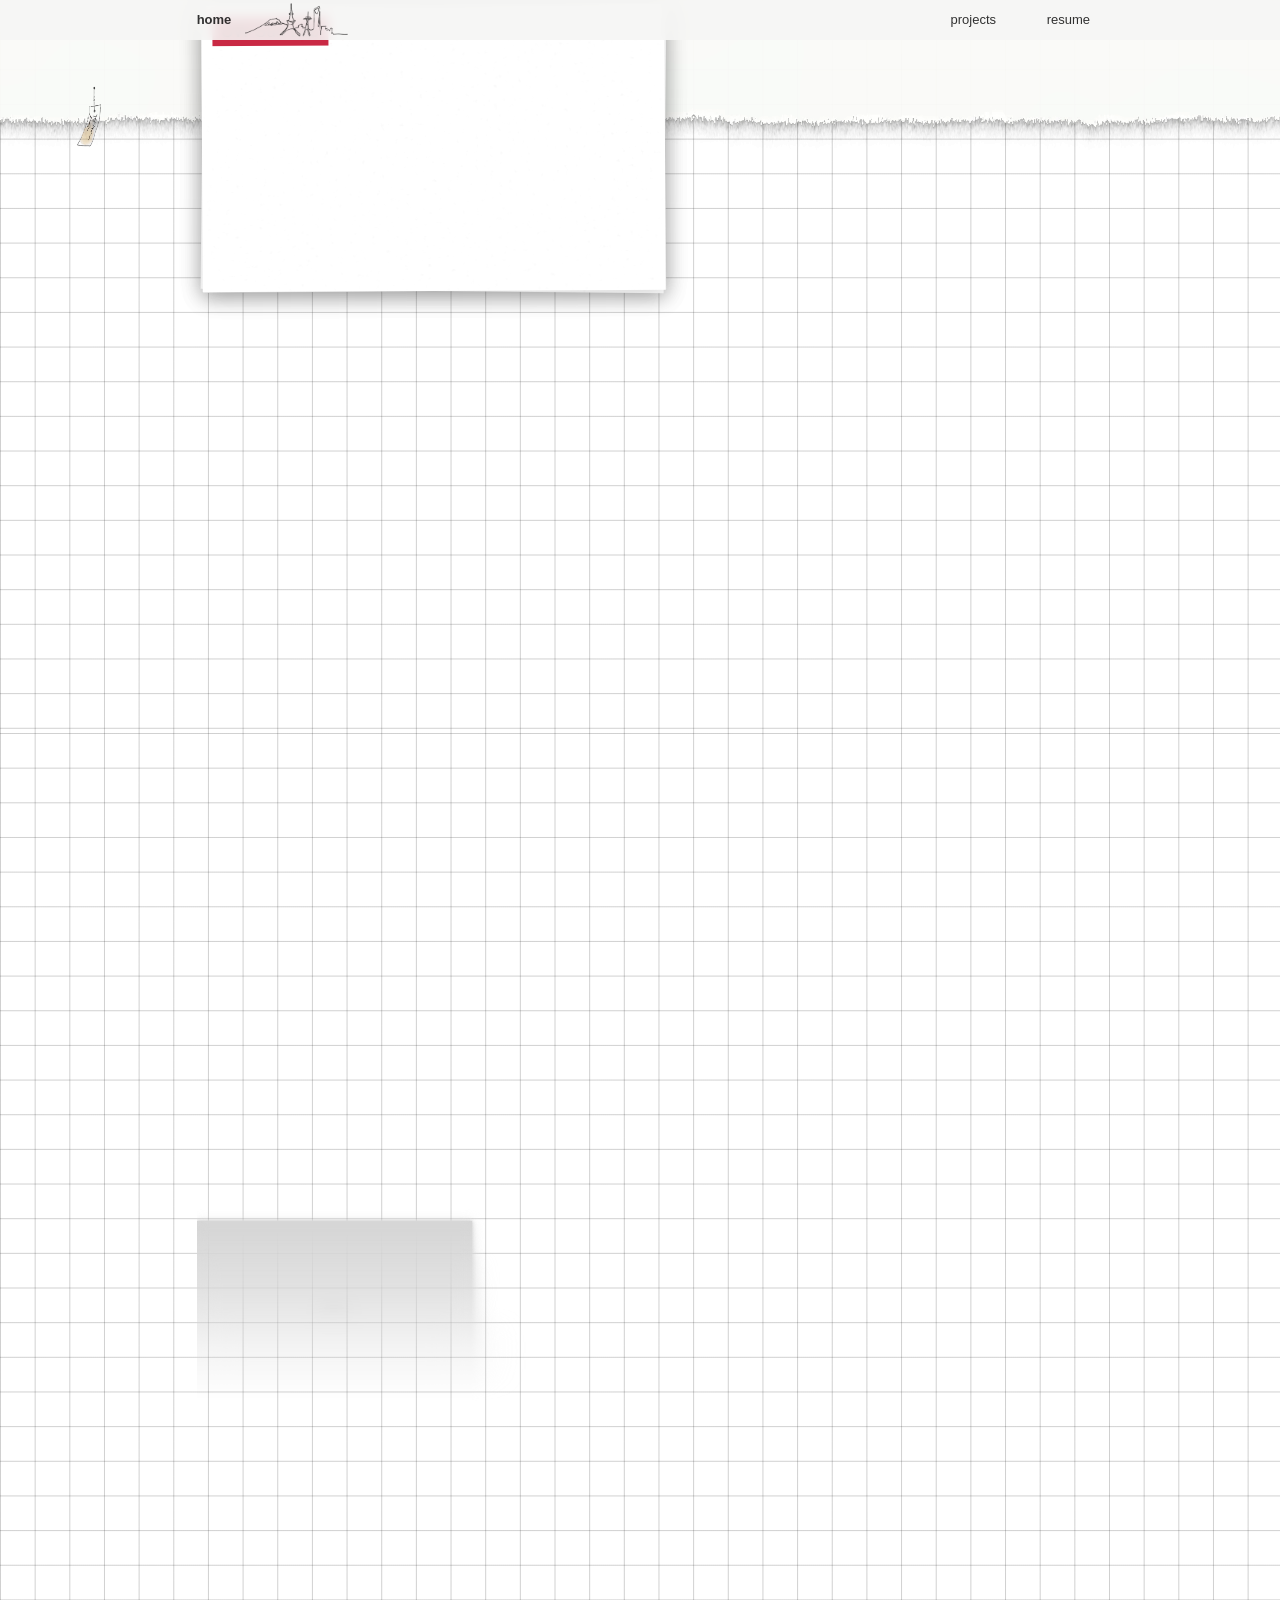
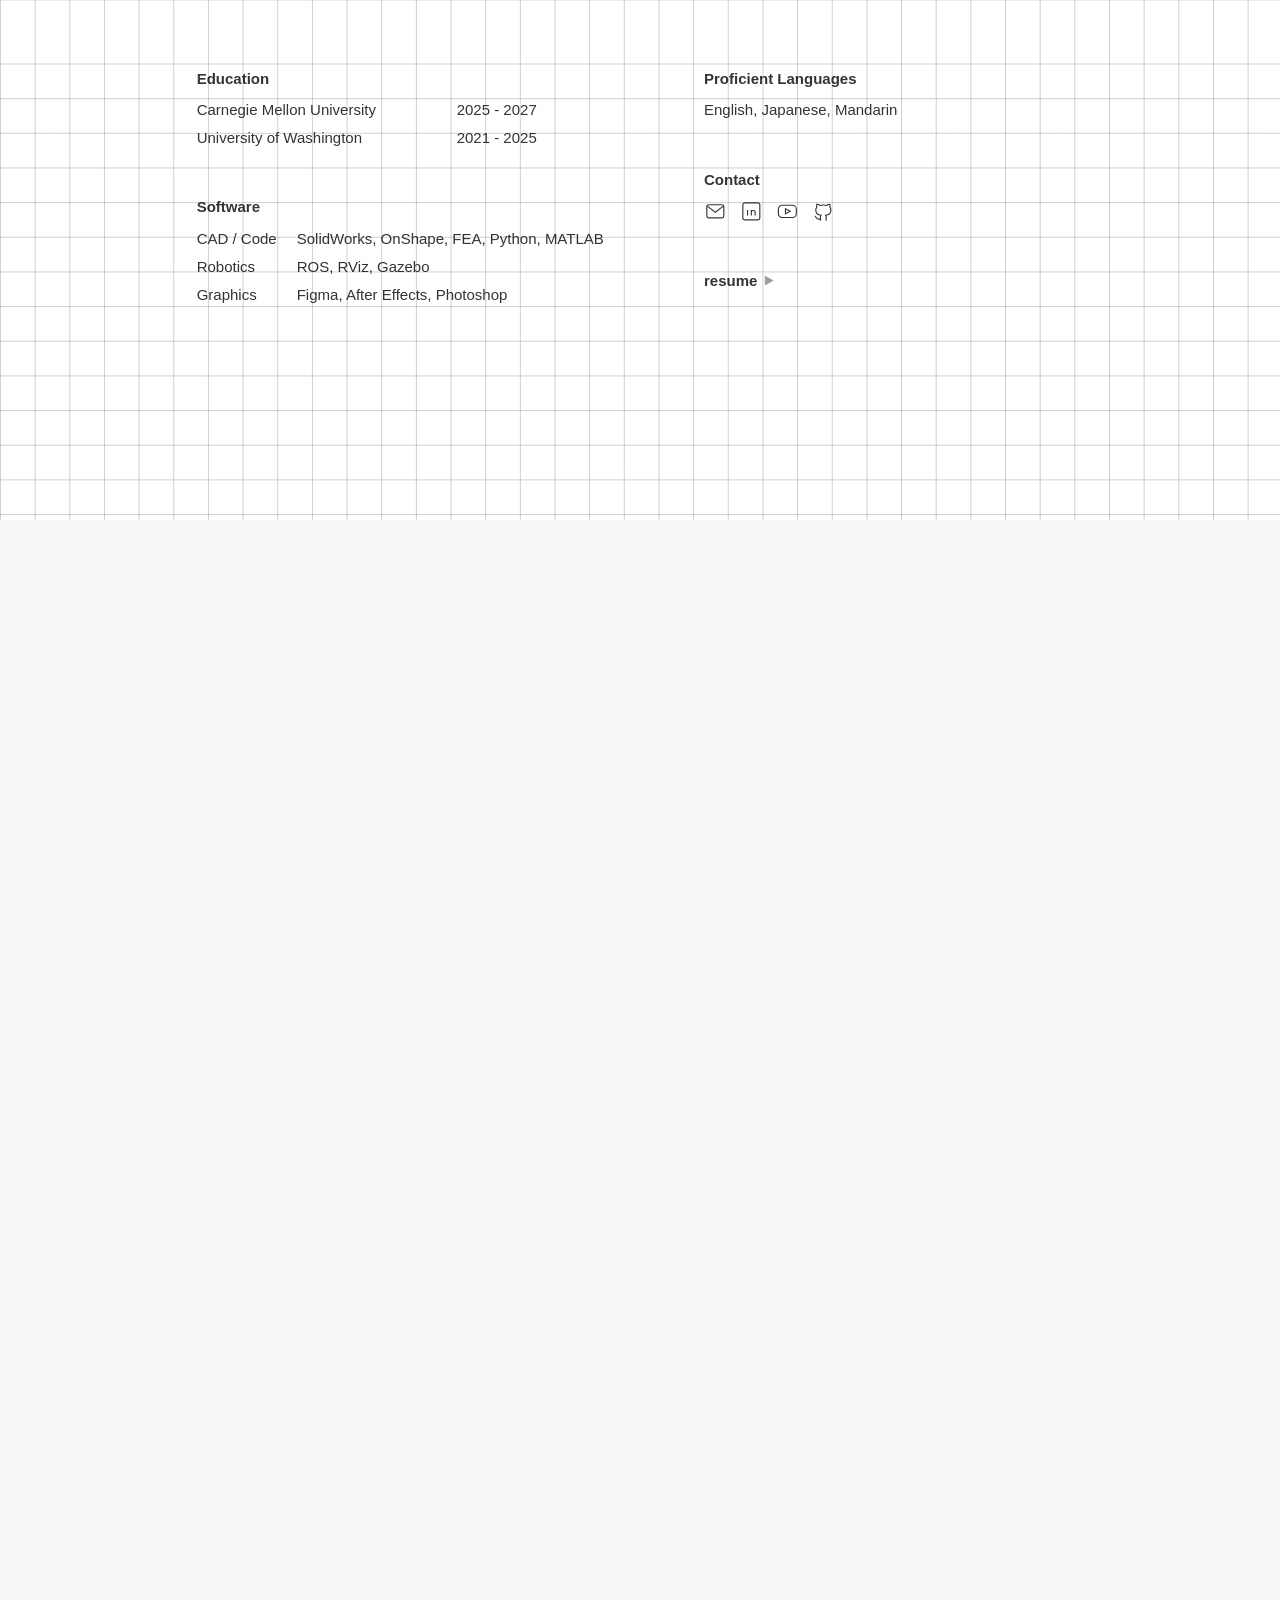
==== commit 64571c66: "Sync site text: new one-paragraph summaries, spelling and grammar fixes Drones, Kamome, capstone and" ====
--- a/index.html
+++ b/index.html
@@ -84,7 +84,7 @@
       <span class="chip print">CMU CERLAB</span>
       </span>
     </a>
-    <a class="view" href="projects/kamome.html" data-beat="sun" data-text="In undergrad, I was building self-driving experiments with computer-vision, ML in lab robots.">
+    <a class="view" href="projects/kamome.html" data-beat="sun" data-text="In undergrad, I was building self-driving experiments with computer vision and ML using lab robots.">
       <span class="card">
       <img class="photo" src="images/cerlab-v1.webp" alt="">
       <span class="chip print">UW Sun Lab</span>
